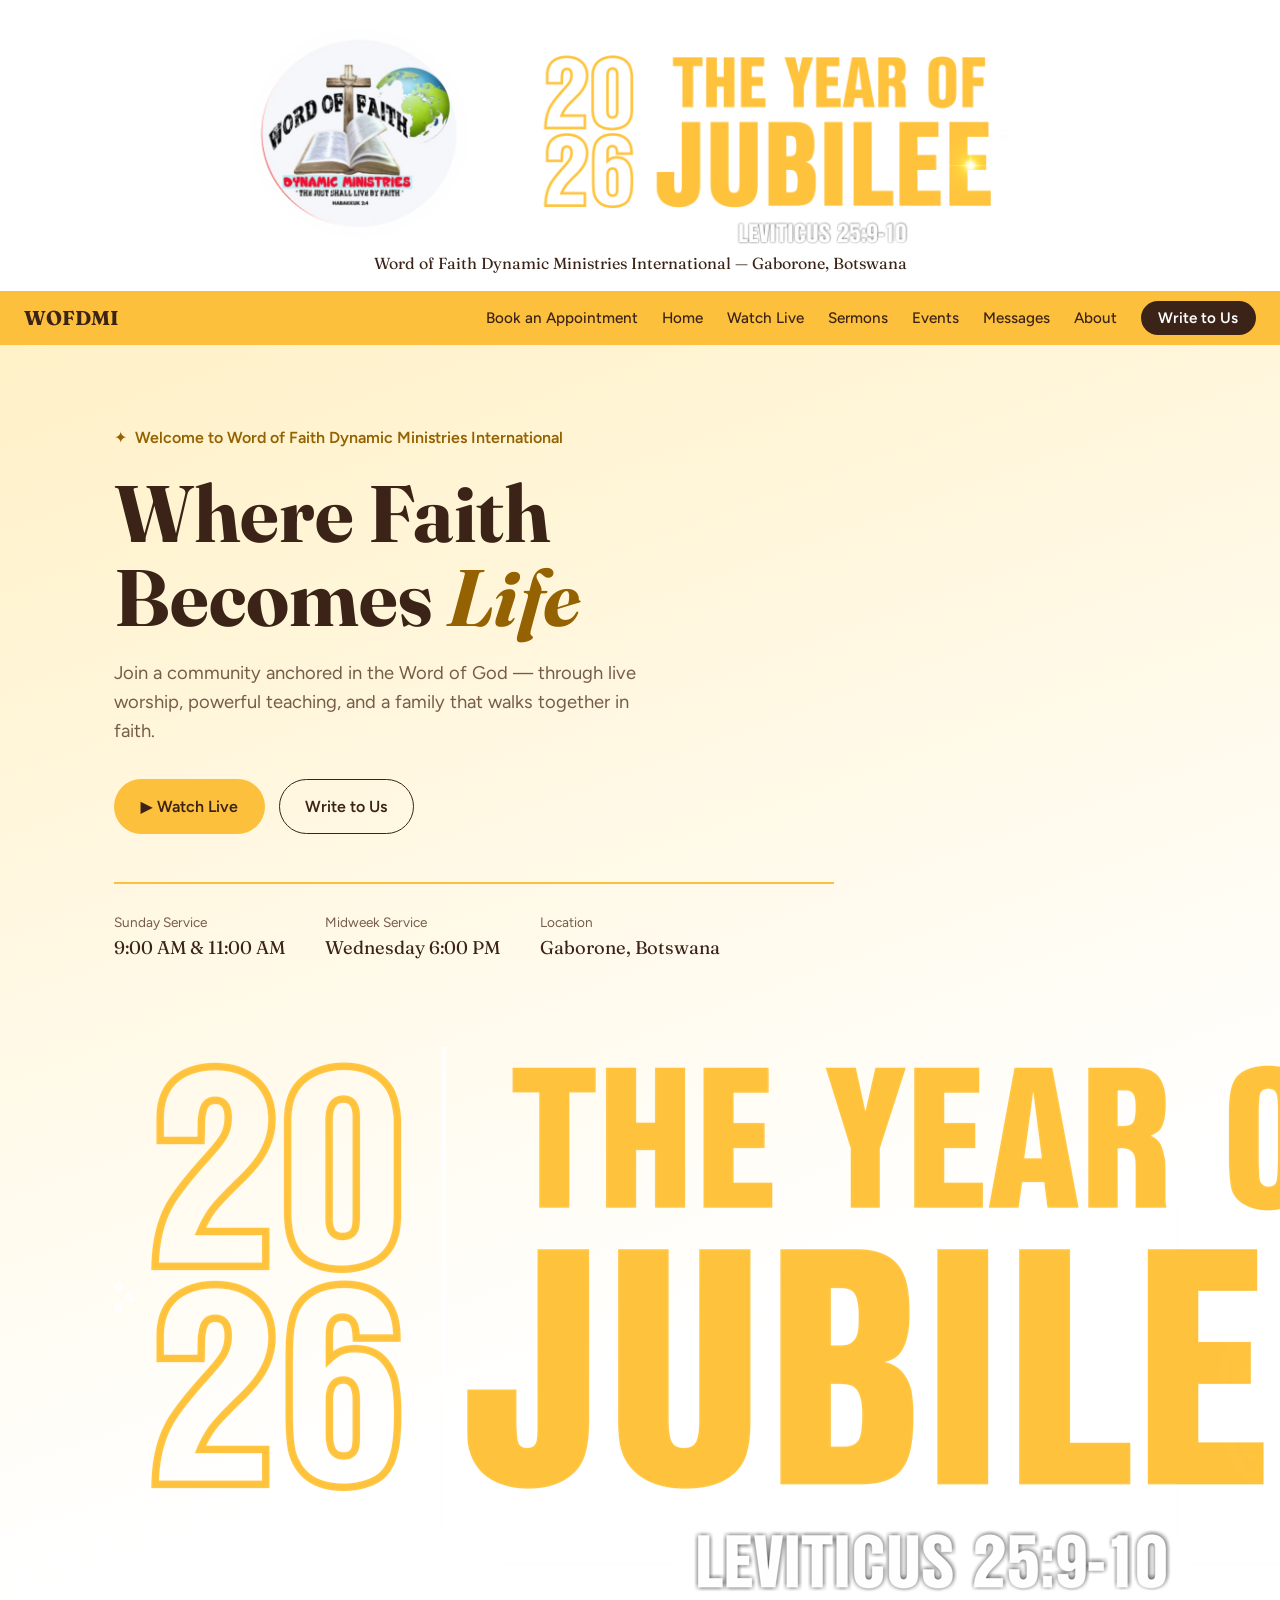
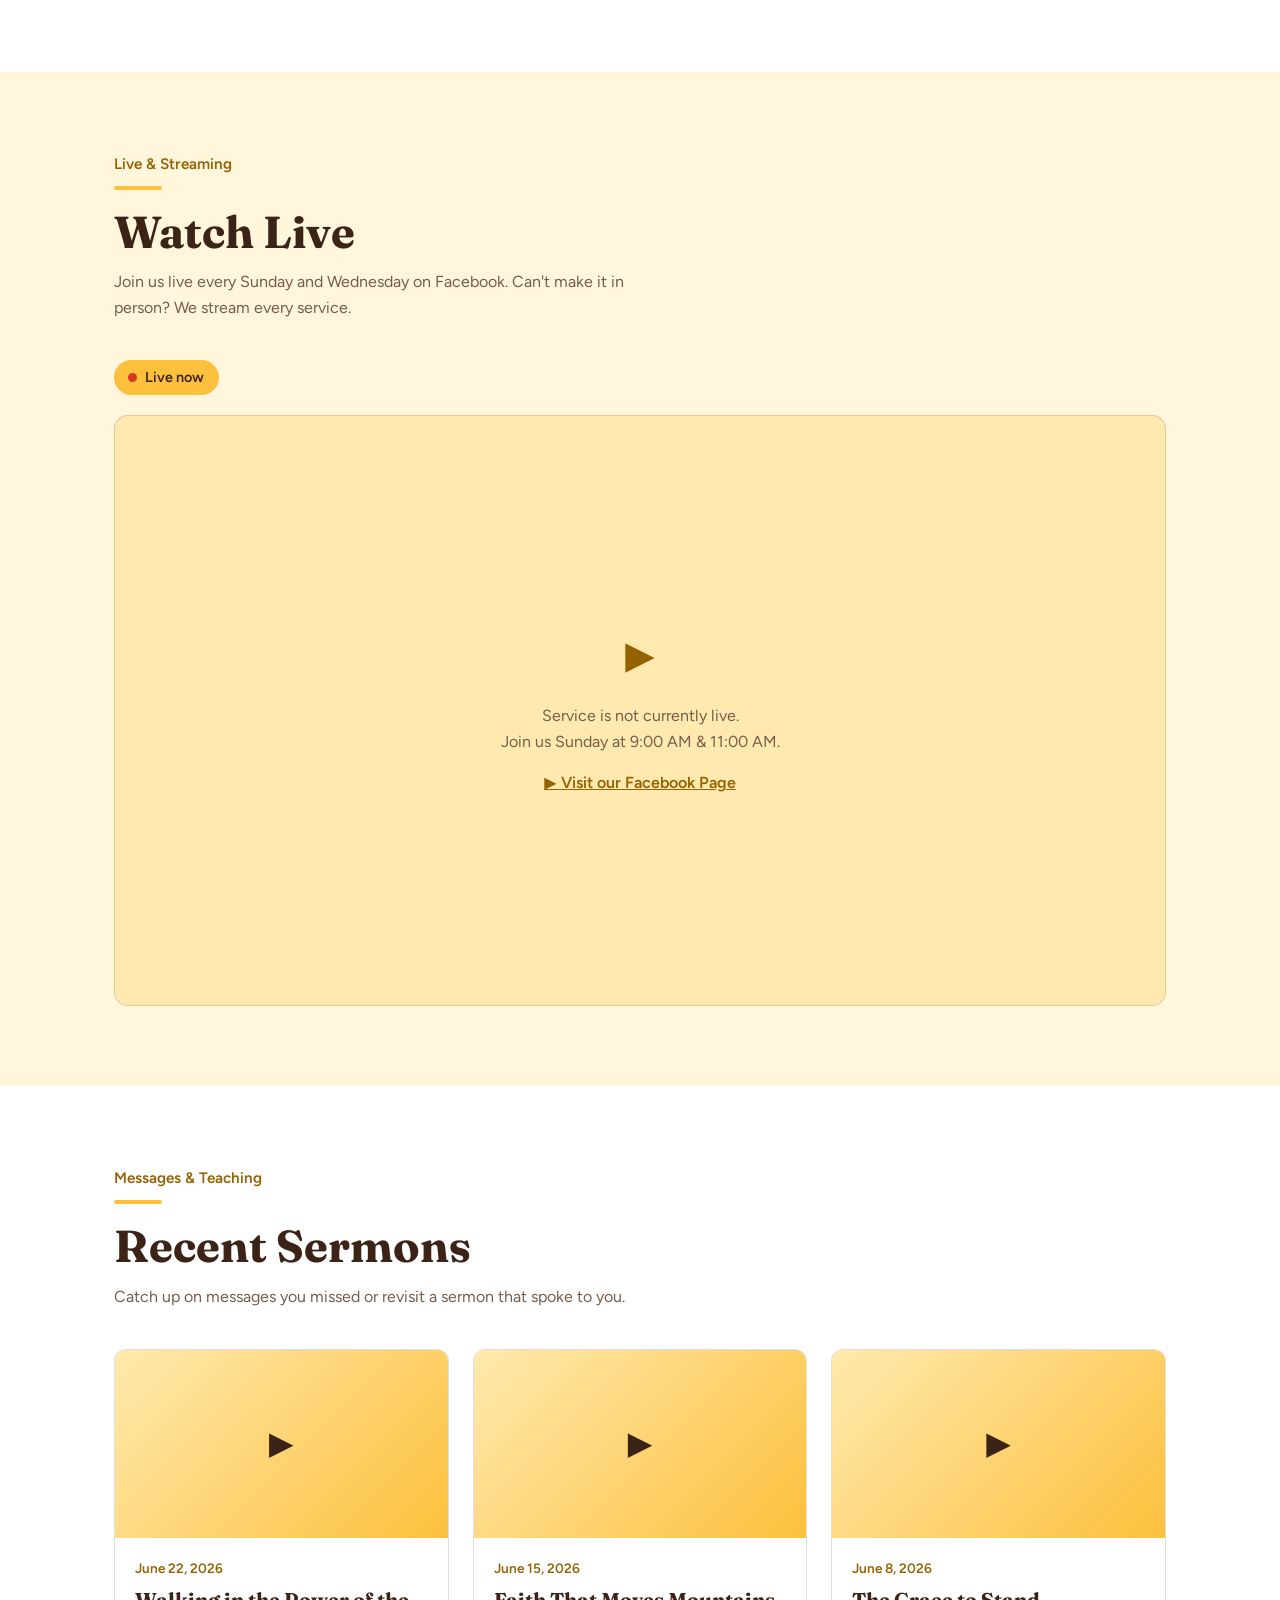
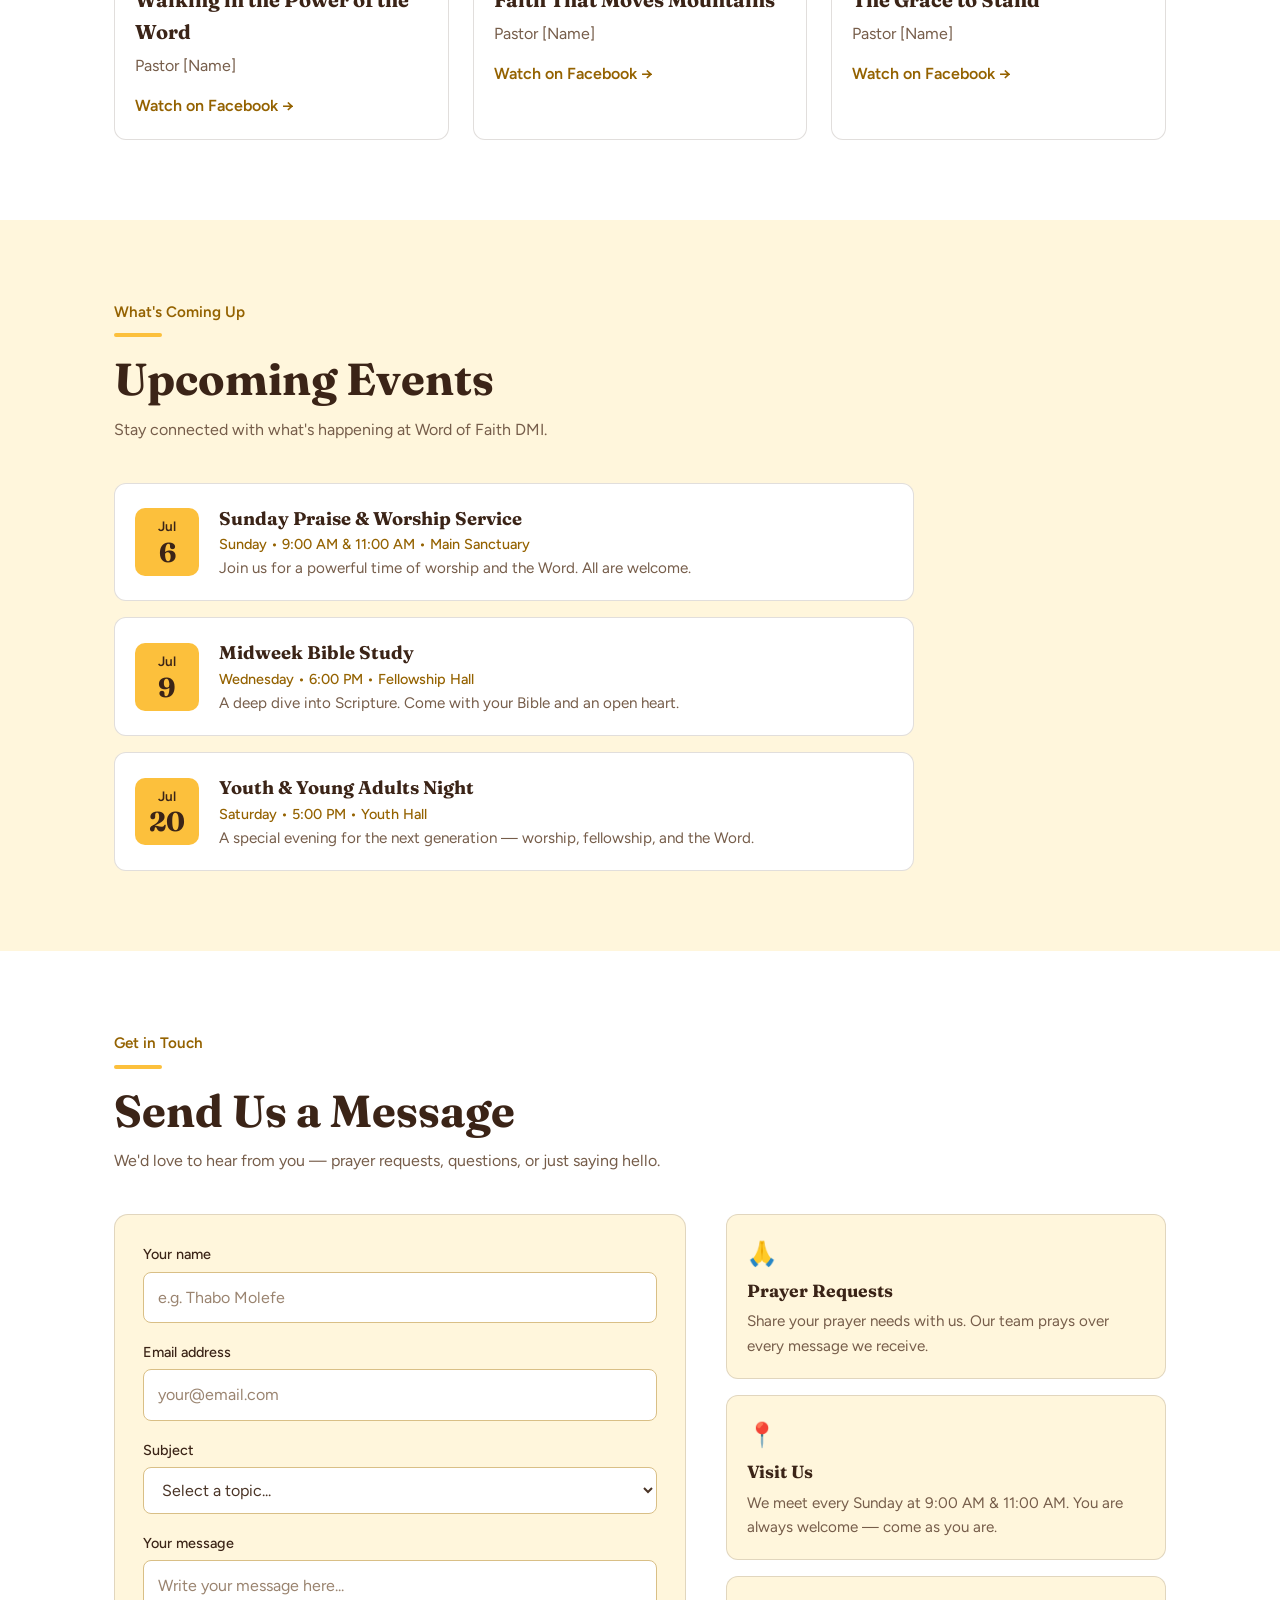
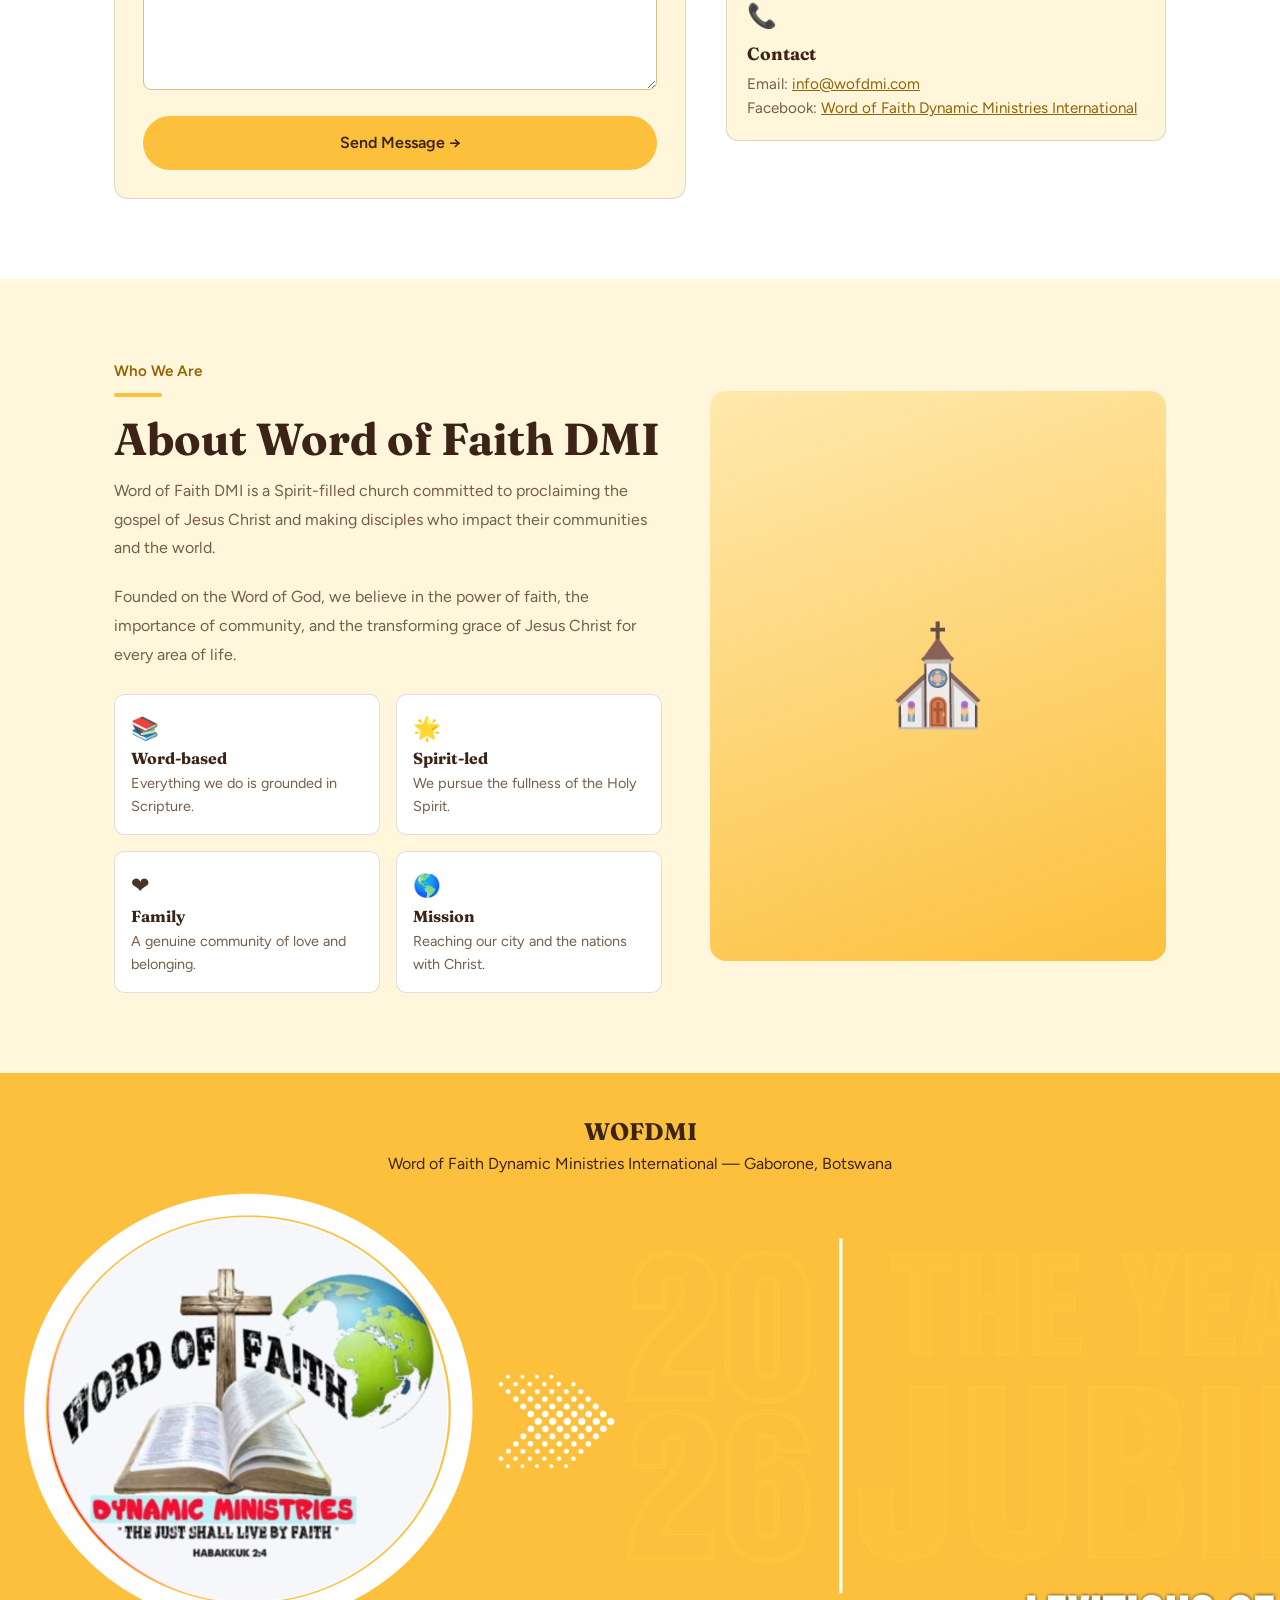
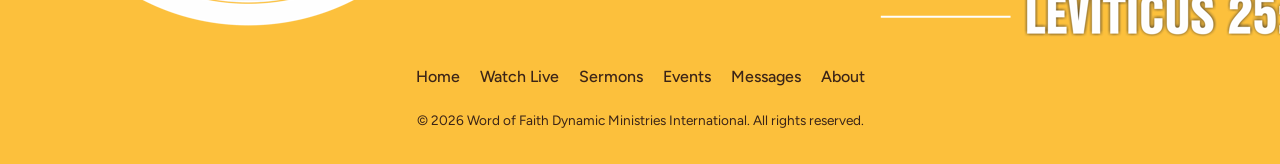
==== index.html @ 86b25e7b "Changed appointment link" ====
<!DOCTYPE html>
<html lang="en">
<head>
  <meta charset="UTF-8">
  <meta name="viewport" content="width=device-width, initial-scale=1.0">
  <meta name="description" content="Word of Faith Dynamic Ministries International — Join us for live worship, powerful sermons, and a community built on faith.">
  <title>Word of Faith Dynamic Ministries International | wofdmi.com</title>
  <link rel="stylesheet" href="css/style.css">
  <link rel="icon" href="images/logo.png">
</head>
<body>
<header class="site-header">
  <img class="header-banner" src="images/banner.png" alt="Word of Faith Dynamic Ministries International, 2026 the Year of Jubilee">
  <p class="header-tagline">Word of Faith Dynamic Ministries International &mdash; Gaborone, Botswana </p>
</header>
  <!-- ── NAVIGATION ── -->
  <nav>
    <span class="nav-logo">WOFDMI</span>
    <ul class="nav-links" id="nav-links">
      <li><a href="booking.html">Book an Appointment</a></li>
      <li><a href="#home">Home</a></li>
      <li><a href="#live">Watch Live</a></li>
      <li><a href="#sermons">Sermons</a></li>
      <li><a href="#events">Events</a></li>
      <li><a href="#messages">Messages</a></li>
      <li><a href="#about">About</a></li>
      <li><a href="#messages" class="nav-cta">Write to Us</a></li>
    </ul>
    <button class="nav-toggle" id="nav-toggle" aria-label="Open menu">
      <span></span><span></span><span></span>
    </button>
  </nav>

  <!-- ── HERO ── -->
  <section id="home">
    <div class="container">
      <div class="hero-content">
        <div class="hero-eyebrow">
          <span>&#10022;</span> Welcome to Word of Faith Dynamic Ministries International
        </div>
        <h1 class="hero-title">
          Where Faith<br>Becomes <span>Life</span>
        </h1>
        <p class="hero-text">
          Join a community anchored in the Word of God — through live worship, powerful teaching, and a family that walks together in faith.
        </p>
        <div class="hero-buttons">
          <a href="#live" class="btn btn-primary">&#9654; Watch Live</a>
          <a href="#messages" class="btn btn-outline">Write to Us</a>
        </div>
        <div class="hero-service-info">
          <div class="service-item">
            <div class="label">Sunday Service</div>
            <div class="value">9:00 AM &amp; 11:00 AM</div>
          </div>
          <div class="service-item">
            <div class="label">Midweek Service</div>
            <div class="value">Wednesday 6:00 PM</div>
          </div>
          <div class="service-item">
            <div class="label">Location</div>
            <div class="value">Gaborone, Botswana</div>
          </div>
        </div>
      </div>
      <img class="hero-jubilee" src="images/jubilee.png" alt="2026 the Year of Jubilee. Leviticus 25:9-10">
    </div>
  </section>

  <!-- ── WATCH LIVE ── -->
  <section id="live">
    <div class="container">
      <div class="section-label">Live &amp; Streaming</div>
      <div class="gold-line"></div>
      <h2 class="section-title">Watch Live</h2>
      <p class="section-subtitle">
        Join us live every Sunday and Wednesday on Facebook. Can't make it in person? We stream every service.
      </p>

      <!-- LIVE BADGE — remove when not live -->
      <div class="live-badge">
        <span class="live-dot"></span> Live now
      </div>

      <div class="fb-embed-wrapper">
        <!--
          HOW TO ADD YOUR FACEBOOK LIVE STREAM:
          1. Go to your church Facebook Page
          2. Click on a Live video
          3. Click "Share" → "Embed"
          4. Copy the iframe code and paste it here, replacing the fb-placeholder div below.

          Example embed code looks like:
          <iframe src="https://www.facebook.com/plugins/video.php?href=YOUR_VIDEO_URL&show_text=false"
            width="100%" height="100%" style="border:none;overflow:hidden"
            allowfullscreen allow="autoplay; clipboard-write; encrypted-media; picture-in-picture">
          </iframe>
        -->
        <div class="fb-placeholder">
          <div class="icon">&#9654;</div>
          <p>Service is not currently live.<br>Join us Sunday at 9:00 AM &amp; 11:00 AM.</p>
          <a href="https://www.facebook.com/YOUR_PAGE_NAME" target="_blank" rel="noopener">
            &#9654; Visit our Facebook Page
          </a>
        </div>
      </div>
    </div>
  </section>

  <!-- ── SERMONS ── -->
  <section id="sermons">
    <div class="container">
      <div class="section-label">Messages &amp; Teaching</div>
      <div class="gold-line"></div>
      <h2 class="section-title">Recent Sermons</h2>
      <p class="section-subtitle">
        Catch up on messages you missed or revisit a sermon that spoke to you.
      </p>

      <div class="sermons-grid">

        <!-- SERMON CARD TEMPLATE
             Duplicate this block for each sermon.
             Replace the href with your Facebook video link. -->

        <div class="sermon-card">
          <div class="sermon-thumb">&#9654;</div>
          <div class="sermon-body">
            <div class="sermon-date">June 22, 2026</div>
            <h3 class="sermon-title">Walking in the Power of the Word</h3>
            <p class="sermon-speaker">Pastor [Name]</p>
            <a href="https://www.facebook.com/YOUR_PAGE_NAME/videos/YOUR_VIDEO_ID" target="_blank" class="sermon-link">
              Watch on Facebook &#8594;
            </a>
          </div>
        </div>

        <div class="sermon-card">
          <div class="sermon-thumb">&#9654;</div>
          <div class="sermon-body">
            <div class="sermon-date">June 15, 2026</div>
            <h3 class="sermon-title">Faith That Moves Mountains</h3>
            <p class="sermon-speaker">Pastor [Name]</p>
            <a href="https://www.facebook.com/YOUR_PAGE_NAME/videos/YOUR_VIDEO_ID" target="_blank" class="sermon-link">
              Watch on Facebook &#8594;
            </a>
          </div>
        </div>

        <div class="sermon-card">
          <div class="sermon-thumb">&#9654;</div>
          <div class="sermon-body">
            <div class="sermon-date">June 8, 2026</div>
            <h3 class="sermon-title">The Grace to Stand</h3>
            <p class="sermon-speaker">Pastor [Name]</p>
            <a href="https://www.facebook.com/YOUR_PAGE_NAME/videos/YOUR_VIDEO_ID" target="_blank" class="sermon-link">
              Watch on Facebook &#8594;
            </a>
          </div>
        </div>

      </div>
    </div>
  </section>

  <!-- ── EVENTS ── -->
  <section id="events">
    <div class="container">
      <div class="section-label">What's Coming Up</div>
      <div class="gold-line"></div>
      <h2 class="section-title">Upcoming Events</h2>
      <p class="section-subtitle">
        Stay connected with what's happening at Word of Faith DMI.
      </p>

      <div class="events-list">

        <!-- EVENT CARD TEMPLATE
             Duplicate this block for each event. Update month, day, title, time, and description. -->

        <div class="event-card">
          <div class="event-date-block">
            <div class="month">Jul</div>
            <div class="day">6</div>
          </div>
          <div class="event-info">
            <h3 class="event-title">Sunday Praise &amp; Worship Service</h3>
            <p class="event-meta">Sunday &bull; 9:00 AM &amp; 11:00 AM &bull; Main Sanctuary</p>
            <p class="event-desc">Join us for a powerful time of worship and the Word. All are welcome.</p>
          </div>
        </div>

        <div class="event-card">
          <div class="event-date-block">
            <div class="month">Jul</div>
            <div class="day">9</div>
          </div>
          <div class="event-info">
            <h3 class="event-title">Midweek Bible Study</h3>
            <p class="event-meta">Wednesday &bull; 6:00 PM &bull; Fellowship Hall</p>
            <p class="event-desc">A deep dive into Scripture. Come with your Bible and an open heart.</p>
          </div>
        </div>

        <div class="event-card">
          <div class="event-date-block">
            <div class="month">Jul</div>
            <div class="day">20</div>
          </div>
          <div class="event-info">
            <h3 class="event-title">Youth &amp; Young Adults Night</h3>
            <p class="event-meta">Saturday &bull; 5:00 PM &bull; Youth Hall</p>
            <p class="event-desc">A special evening for the next generation — worship, fellowship, and the Word.</p>
          </div>
        </div>

      </div>
    </div>
  </section>

  <!-- ── MESSAGES ── -->
  <section id="messages">
    <div class="container">
      <div class="section-label">Get in Touch</div>
      <div class="gold-line"></div>
      <h2 class="section-title">Send Us a Message</h2>
      <p class="section-subtitle">
        We'd love to hear from you — prayer requests, questions, or just saying hello.
      </p>

      <div class="messages-layout">

        <!--
          FORM SETUP WITH FORMSPREE (free, no backend needed):
          1. Go to formspree.io and create a free account
          2. Create a new form — you'll get a form endpoint URL
          3. Replace "YOUR_FORMSPREE_ID" in the action below with your actual ID
             e.g. action="https://formspree.io/f/abcdefgh"
          4. All messages will be emailed directly to you.
        -->
        <form class="messages-form" action="https://formspree.io/f/YOUR_FORMSPREE_ID" method="POST">
          <div class="form-group">
            <label for="name">Your name</label>
            <input type="text" id="name" name="name" placeholder="e.g. Thabo Molefe" required>
          </div>
          <div class="form-group">
            <label for="email">Email address</label>
            <input type="email" id="email" name="email" placeholder="your@email.com" required>
          </div>
          <div class="form-group">
            <label for="subject">Subject</label>
            <select id="subject" name="subject">
              <option value="">Select a topic...</option>
              <option value="prayer">Prayer Request</option>
              <option value="general">General Enquiry</option>
              <option value="visit">Planning a Visit</option>
              <option value="counselling">Counselling</option>
              <option value="other">Other</option>
            </select>
          </div>
          <div class="form-group">
            <label for="message">Your message</label>
            <textarea id="message" name="message" placeholder="Write your message here..." required></textarea>
          </div>
          <button type="submit" class="btn btn-primary" style="width:100%; justify-content:center;">
            Send Message &#8594;
          </button>
        </form>

        <div class="messages-info">
          <div class="info-card">
            <div class="icon">&#128591;</div>
            <h3>Prayer Requests</h3>
            <p>Share your prayer needs with us. Our team prays over every message we receive.</p>
          </div>
          <div class="info-card">
            <div class="icon">&#128205;</div>
            <h3>Visit Us</h3>
            <p>We meet every Sunday at 9:00 AM &amp; 11:00 AM. You are always welcome — come as you are.</p>
          </div>
          <div class="info-card">
            <div class="icon">&#128222;</div>
            <h3>Contact</h3>
            <p>
              Email: <a href="mailto:info@wofdmi.com" style="color:var(--gold)">info@wofdmi.com</a><br>
              Facebook: <a href="https://www.facebook.com/Word Of Faith Dynamic Ministries International" target="_blank" style="color:var(--gold)">Word of Faith Dynamic Ministries International</a>
            </p>
          </div>
        </div>

      </div>
    </div>
  </section>

  <!-- ── ABOUT ── -->
  <section id="about">
    <div class="container">
      <div class="about-grid">
        <div>
          <div class="section-label">Who We Are</div>
          <div class="gold-line"></div>
          <h2 class="section-title">About Word of Faith DMI</h2>
          <p style="color:var(--text-muted); margin-bottom:1.25rem; line-height:1.8;">
            Word of Faith DMI is a Spirit-filled church committed to proclaiming the gospel of Jesus Christ and making disciples who impact their communities and the world.
          </p>
          <p style="color:var(--text-muted); margin-bottom:1.5rem; line-height:1.8;">
            Founded on the Word of God, we believe in the power of faith, the importance of community, and the transforming grace of Jesus Christ for every area of life.
          </p>

          <div class="about-values">
            <div class="value-card">
              <div class="icon">&#128218;</div>
              <h4>Word-based</h4>
              <p>Everything we do is grounded in Scripture.</p>
            </div>
            <div class="value-card">
              <div class="icon">&#127775;</div>
              <h4>Spirit-led</h4>
              <p>We pursue the fullness of the Holy Spirit.</p>
            </div>
            <div class="value-card">
              <div class="icon">&#10084;</div>
              <h4>Family</h4>
              <p>A genuine community of love and belonging.</p>
            </div>
            <div class="value-card">
              <div class="icon">&#127758;</div>
              <h4>Mission</h4>
              <p>Reaching our city and the nations with Christ.</p>
            </div>
          </div>
        </div>

        <div class="about-image-block">&#9962;</div>
      </div>
    </div>
  </section>

  <!-- ── FOOTER ── -->
  <footer>
    <div class="footer-logo">WOFDMI</div>
    <p class="footer-tagline">Word of Faith Dynamic Ministries International &mdash; Gaborone, Botswana</p>
    <img class="footer-banner" src="images/banner.png" alt="Word Of Faith Dynamic Ministries International, 2026 the Year of Jubilee">
    <ul class="footer-links">
      <li><a href="#home">Home</a></li>
      <li><a href="#live">Watch Live</a></li>
      <li><a href="#sermons">Sermons</a></li>
      <li><a href="#events">Events</a></li>
      <li><a href="#messages">Messages</a></li>
      <li><a href="#about">About</a></li>
    </ul>
    <p class="footer-copy">&copy; 2026 Word of Faith Dynamic Ministries International. All rights reserved.</p>
  </footer>

  <!-- ── JS ── -->
  <script>
    const toggle = document.getElementById('nav-toggle');
    const links = document.getElementById('nav-links');
    toggle.addEventListener('click', () => links.classList.toggle('open'));
    links.querySelectorAll('a').forEach(a => a.addEventListener('click', () => links.classList.remove('open')));
  </script>

</body>
</html>
---- css/style.css ----
@import url('https://fonts.googleapis.com/css2?family=Fraunces:opsz,wght@9..144,500;9..144,700&family=Figtree:wght@400;500;600&display=swap');

:root {
  --white: #ffffff;
  --gold-bg: #fcc03c;   /* banner gold: backgrounds, buttons */
  --gold: #946200;      /* darker gold for readable text and links */
  --tint: #fff6dc;      /* light gold section background */
  --tint2: #ffe9ae;
  --ink: #3b2417;       /* dark brown for headings and text on gold */
  --text: #4a3426;
  --text-muted: #765d4a;
  --bark: #d9bf86;
  --line: rgba(59, 36, 23, .15);
}
* { box-sizing: border-box; margin: 0; padding: 0; }
html { scroll-behavior: smooth; scroll-padding-top: 4rem; }
body { font-family: 'Figtree', system-ui, sans-serif; background: var(--white); color: var(--text); line-height: 1.6; }
h1, h2, h3, h4 { font-family: 'Fraunces', Georgia, serif; color: var(--ink); }
a { color: inherit; }
:focus-visible { outline: 2px solid var(--ink); outline-offset: 3px; }
.container { max-width: 1100px; margin: 0 auto; padding: 0 1.5rem; }
section { padding: 5rem 0; }
#live, #events, #about { background: var(--tint); }

/* Header banner */
.site-header { background: var(--white); text-align: center; padding: 1.25rem 1.5rem .9rem; }
.header-banner { display: block; width: 100%; max-width: 780px; height: auto; margin: 0 auto; }
.header-tagline { font-family: 'Fraunces', Georgia, serif; color: var(--ink); margin-top: .4rem; }

/* Navigation (sits under the header, sticks to the top while scrolling) */
nav { position: sticky; top: 0; z-index: 50; display: flex; justify-content: space-between; align-items: center; padding: .7rem 1.5rem; background: var(--gold-bg); }
.nav-logo { display: flex; align-items: center; gap: .6rem; font-family: 'Fraunces', Georgia, serif; font-weight: 700; font-size: 1.25rem; color: var(--ink); }
.nav-logo img { height: 34px; width: auto; }
.nav-links { list-style: none; display: flex; gap: 1.5rem; align-items: center; }
.nav-links a { text-decoration: none; color: var(--ink); font-weight: 500; font-size: .95rem; }
.nav-links a:hover { text-decoration: underline; text-underline-offset: 4px; }
.nav-links a.nav-cta { background: var(--ink); color: var(--white); padding: .5rem 1.1rem; border-radius: 999px; font-weight: 600; }
.nav-links a.nav-cta:hover { background: var(--white); color: var(--ink); text-decoration: none; }
.nav-toggle { display: none; flex-direction: column; gap: 5px; background: none; border: 0; cursor: pointer; padding: .4rem; }
.nav-toggle span { width: 24px; height: 2px; background: var(--ink); }

/* Hero */
#home { padding: 5rem 0; background: linear-gradient(160deg, #fff1c7 0%, var(--white) 70%); }
#home .container { display: grid; grid-template-columns: 1fr; }
.hero-content { max-width: 720px; }
.hero-eyebrow { display: flex; gap: .5rem; color: var(--gold); font-weight: 600; margin-bottom: 1.25rem; }
.hero-title { font-size: clamp(2.8rem, 7vw, 5rem); line-height: 1.05; margin-bottom: 1.25rem; }
.hero-title span { font-style: italic; color: var(--gold); }
.hero-text { font-size: 1.15rem; color: var(--text-muted); max-width: 540px; margin-bottom: 2rem; }
.hero-buttons { display: flex; gap: .9rem; flex-wrap: wrap; margin-bottom: 3rem; }
.hero-service-info { display: flex; gap: 2.5rem; flex-wrap: wrap; padding-top: 1.75rem; border-top: 2px solid var(--gold-bg); }
.service-item .label { font-size: .85rem; color: var(--text-muted); }
.service-item .value { font-family: 'Fraunces', Georgia, serif; font-size: 1.15rem; color: var(--ink); }

/* Buttons */
.btn { display: inline-flex; align-items: center; gap: .5rem; padding: .85rem 1.6rem; border-radius: 999px; font: inherit; font-weight: 600; text-decoration: none; border: 1.5px solid transparent; cursor: pointer; transition: background .2s, color .2s; }
.btn-primary { background: var(--gold-bg); color: var(--ink); }
.btn-primary:hover { background: var(--ink); color: var(--white); }
.btn-outline { border-color: var(--ink); color: var(--ink); background: transparent; }
.btn-outline:hover { background: var(--ink); color: var(--white); }
.btn:disabled { opacity: .6; cursor: wait; }

/* Section headings */
.section-label { color: var(--gold); font-size: .95rem; font-weight: 600; }
.gold-line { width: 48px; height: 4px; background: var(--gold-bg); border-radius: 2px; margin: .6rem 0 1rem; }
.section-title { font-size: clamp(2rem, 4vw, 2.8rem); line-height: 1.15; margin-bottom: .75rem; }
.section-subtitle { color: var(--text-muted); max-width: 560px; margin-bottom: 2.5rem; }

/* Live */
.live-badge { display: inline-flex; align-items: center; gap: .5rem; background: var(--gold-bg); color: var(--ink); padding: .35rem .9rem; border-radius: 999px; margin-bottom: 1.25rem; font-weight: 600; font-size: .9rem; }
.live-dot { width: 9px; height: 9px; border-radius: 50%; background: #d63a22; animation: pulse 1.8s infinite; }
@keyframes pulse { 50% { opacity: .35; } }
.fb-embed-wrapper { position: relative; aspect-ratio: 16 / 9; border-radius: 14px; overflow: hidden; background: var(--tint2); border: 1px solid var(--line); }
.fb-embed-wrapper iframe { width: 100%; height: 100%; border: 0; }
.fb-placeholder { position: absolute; inset: 0; display: flex; flex-direction: column; align-items: center; justify-content: center; text-align: center; gap: 1rem; padding: 1.5rem; color: var(--text-muted); }
.fb-placeholder .icon { font-size: 2.4rem; color: var(--gold); }
.fb-placeholder a { color: var(--gold); font-weight: 600; }

/* Sermons */
.sermons-grid { display: grid; grid-template-columns: repeat(auto-fill, minmax(270px, 1fr)); gap: 1.5rem; }
.sermon-card { background: var(--white); border: 1px solid var(--line); border-radius: 12px; overflow: hidden; transition: border-color .2s; }
.sermon-card:hover { border-color: var(--gold-bg); }
.sermon-thumb { aspect-ratio: 16 / 9; display: flex; align-items: center; justify-content: center; font-size: 2rem; color: var(--ink); background: linear-gradient(135deg, var(--tint2), var(--gold-bg)); }
.sermon-body { padding: 1.25rem; }
.sermon-date { font-size: .85rem; color: var(--gold); font-weight: 600; }
.sermon-title { font-size: 1.25rem; margin: .3rem 0; }
.sermon-speaker { color: var(--text-muted); margin-bottom: .9rem; }
.sermon-link { color: var(--gold); text-decoration: none; font-weight: 600; }
.sermon-link:hover { text-decoration: underline; }

/* Events */
.events-list { display: grid; gap: 1rem; max-width: 800px; }
.event-card { display: flex; gap: 1.25rem; align-items: center; background: var(--white); border: 1px solid var(--line); padding: 1.25rem; border-radius: 12px; }
.event-date-block { min-width: 64px; text-align: center; background: var(--gold-bg); color: var(--ink); border-radius: 10px; padding: .5rem; }
.event-date-block .month { font-size: .85rem; font-weight: 600; }
.event-date-block .day { font-family: 'Fraunces', Georgia, serif; font-size: 1.7rem; font-weight: 700; line-height: 1.1; }
.event-title { font-size: 1.15rem; }
.event-meta { color: var(--gold); font-size: .9rem; font-weight: 500; }
.event-desc { color: var(--text-muted); font-size: .95rem; }

/* Messages and forms */
.messages-layout { display: grid; grid-template-columns: 1.3fr 1fr; gap: 2.5rem; }
.messages-form { background: var(--tint); padding: 1.75rem; border-radius: 14px; border: 1px solid var(--line); }
.form-group { margin-bottom: 1.1rem; }
label { display: block; margin-bottom: .35rem; font-size: .9rem; font-weight: 500; color: var(--ink); }
input, select, textarea { width: 100%; padding: .75rem .9rem; background: var(--white); color: var(--text); border: 1px solid var(--bark); border-radius: 8px; font: inherit; }
input::placeholder, textarea::placeholder { color: #9a8470; }
textarea { min-height: 130px; resize: vertical; }
.messages-info { display: grid; gap: 1rem; align-content: start; }
.info-card { background: var(--tint); border: 1px solid var(--line); border-radius: 12px; padding: 1.25rem; }
.info-card .icon { font-size: 1.5rem; }
.info-card h3 { font-size: 1.1rem; margin: .25rem 0; }
.info-card p { color: var(--text-muted); font-size: .95rem; }

/* About */
.about-grid { display: grid; grid-template-columns: 1.2fr 1fr; gap: 3rem; align-items: center; }
.about-values { display: grid; grid-template-columns: 1fr 1fr; gap: 1rem; }
.value-card { background: var(--white); border: 1px solid var(--line); padding: 1rem; border-radius: 10px; }
.value-card .icon { font-size: 1.4rem; }
.value-card p { color: var(--text-muted); font-size: .9rem; }
.about-image-block { aspect-ratio: 4 / 5; border-radius: 16px; display: flex; align-items: center; justify-content: center; font-size: 6rem; color: var(--ink); background: linear-gradient(160deg, var(--tint2), var(--gold-bg)); }

/* Footer */
footer { background: var(--gold-bg); color: var(--ink); padding: 2.5rem 1.5rem 2rem; text-align: center; }
.footer-logo { font-family: 'Fraunces', Georgia, serif; font-size: 1.5rem; font-weight: 700; }
.footer-links { list-style: none; display: flex; justify-content: center; gap: 1.25rem; flex-wrap: wrap; margin: 1.25rem 0; }
.footer-links a { color: var(--ink); text-decoration: none; font-weight: 500; }
.footer-links a:hover { text-decoration: underline; }
.footer-copy { font-size: .85rem; }

@media (max-width: 820px) {
  .nav-toggle { display: flex; }
  .nav-links { display: none; position: absolute; top: 100%; left: 0; right: 0; flex-direction: column; align-items: flex-start; gap: 1rem; padding: 1.25rem 1.5rem; background: var(--gold-bg); border-top: 1px solid rgba(59, 36, 23, .2); }
  .nav-links.open { display: flex; }
  .messages-layout, .about-grid { grid-template-columns: 1fr; }
  .about-image-block { aspect-ratio: 16 / 9; }
  section { padding: 3.5rem 0; }
  #home { padding: 3rem 0; }
}
@media (prefers-reduced-motion: reduce) {
  html { scroll-behavior: auto; }
  .live-dot { animation: none; }
}
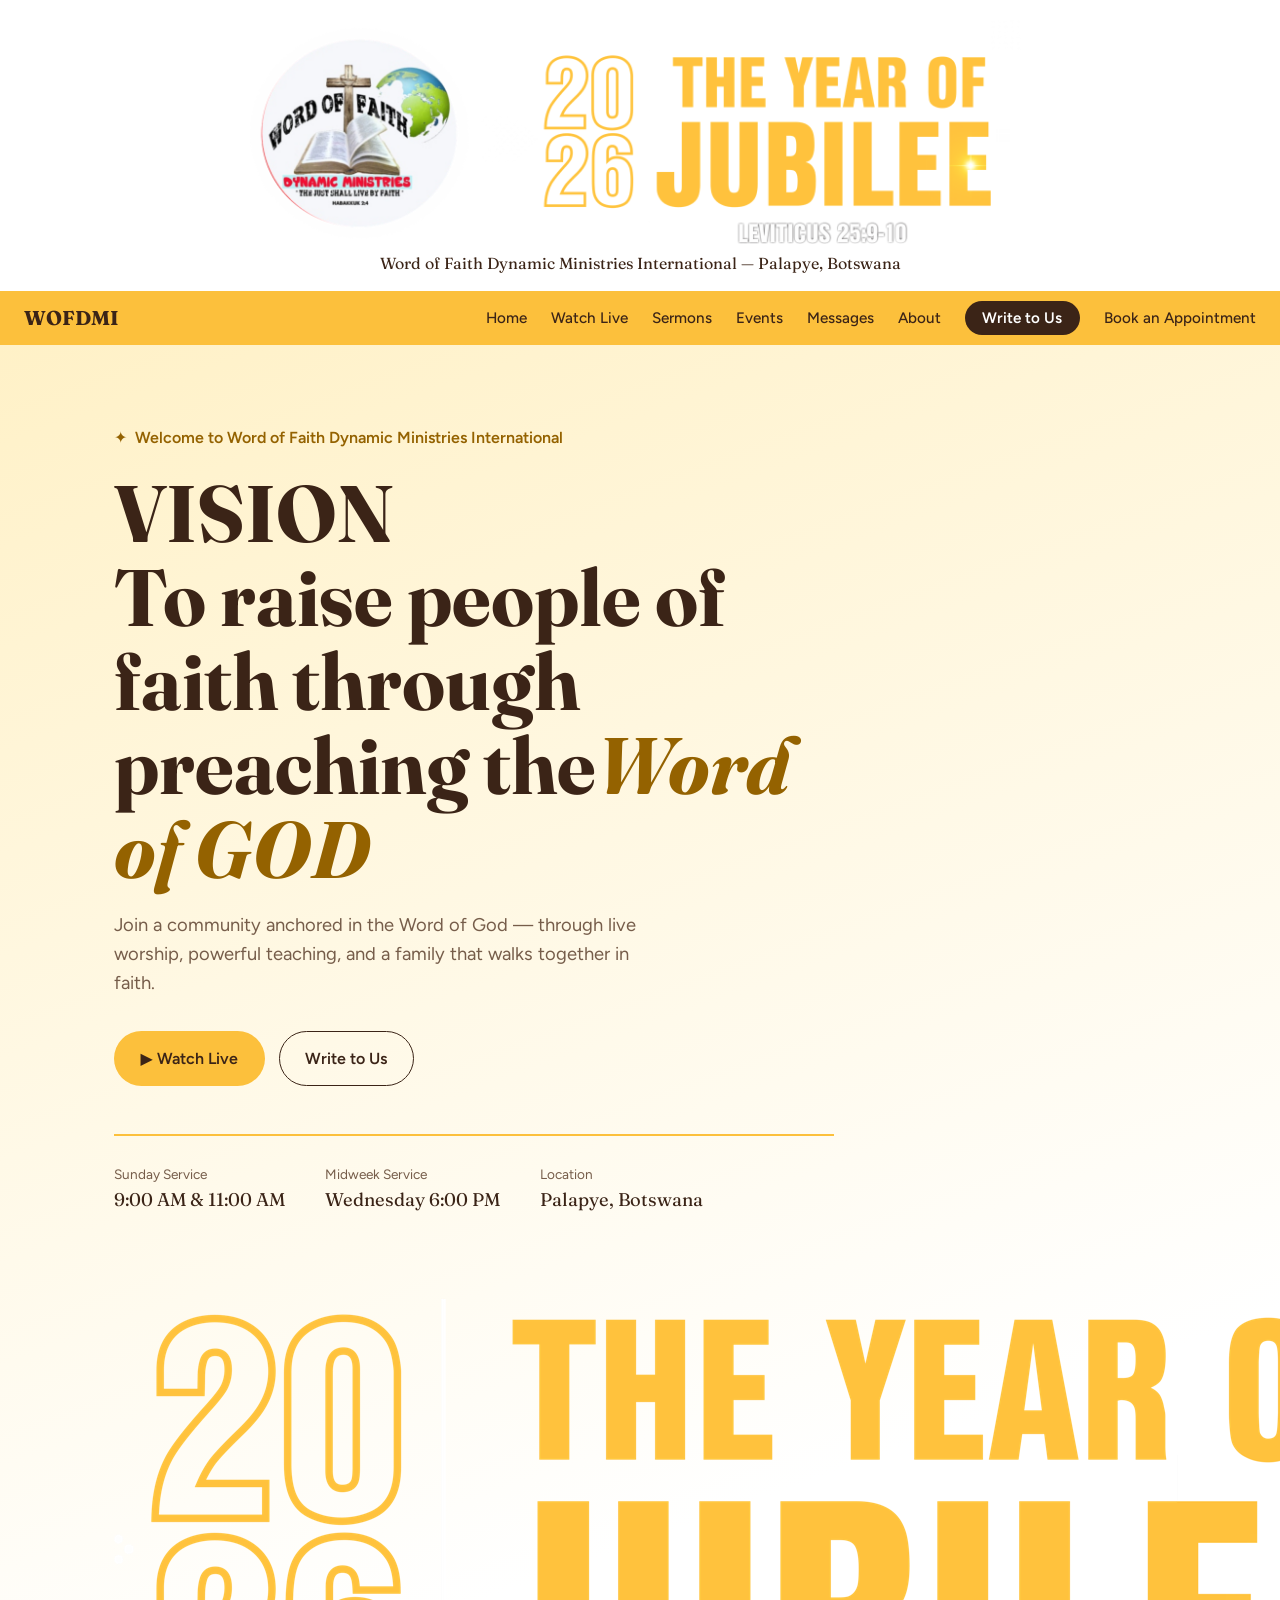
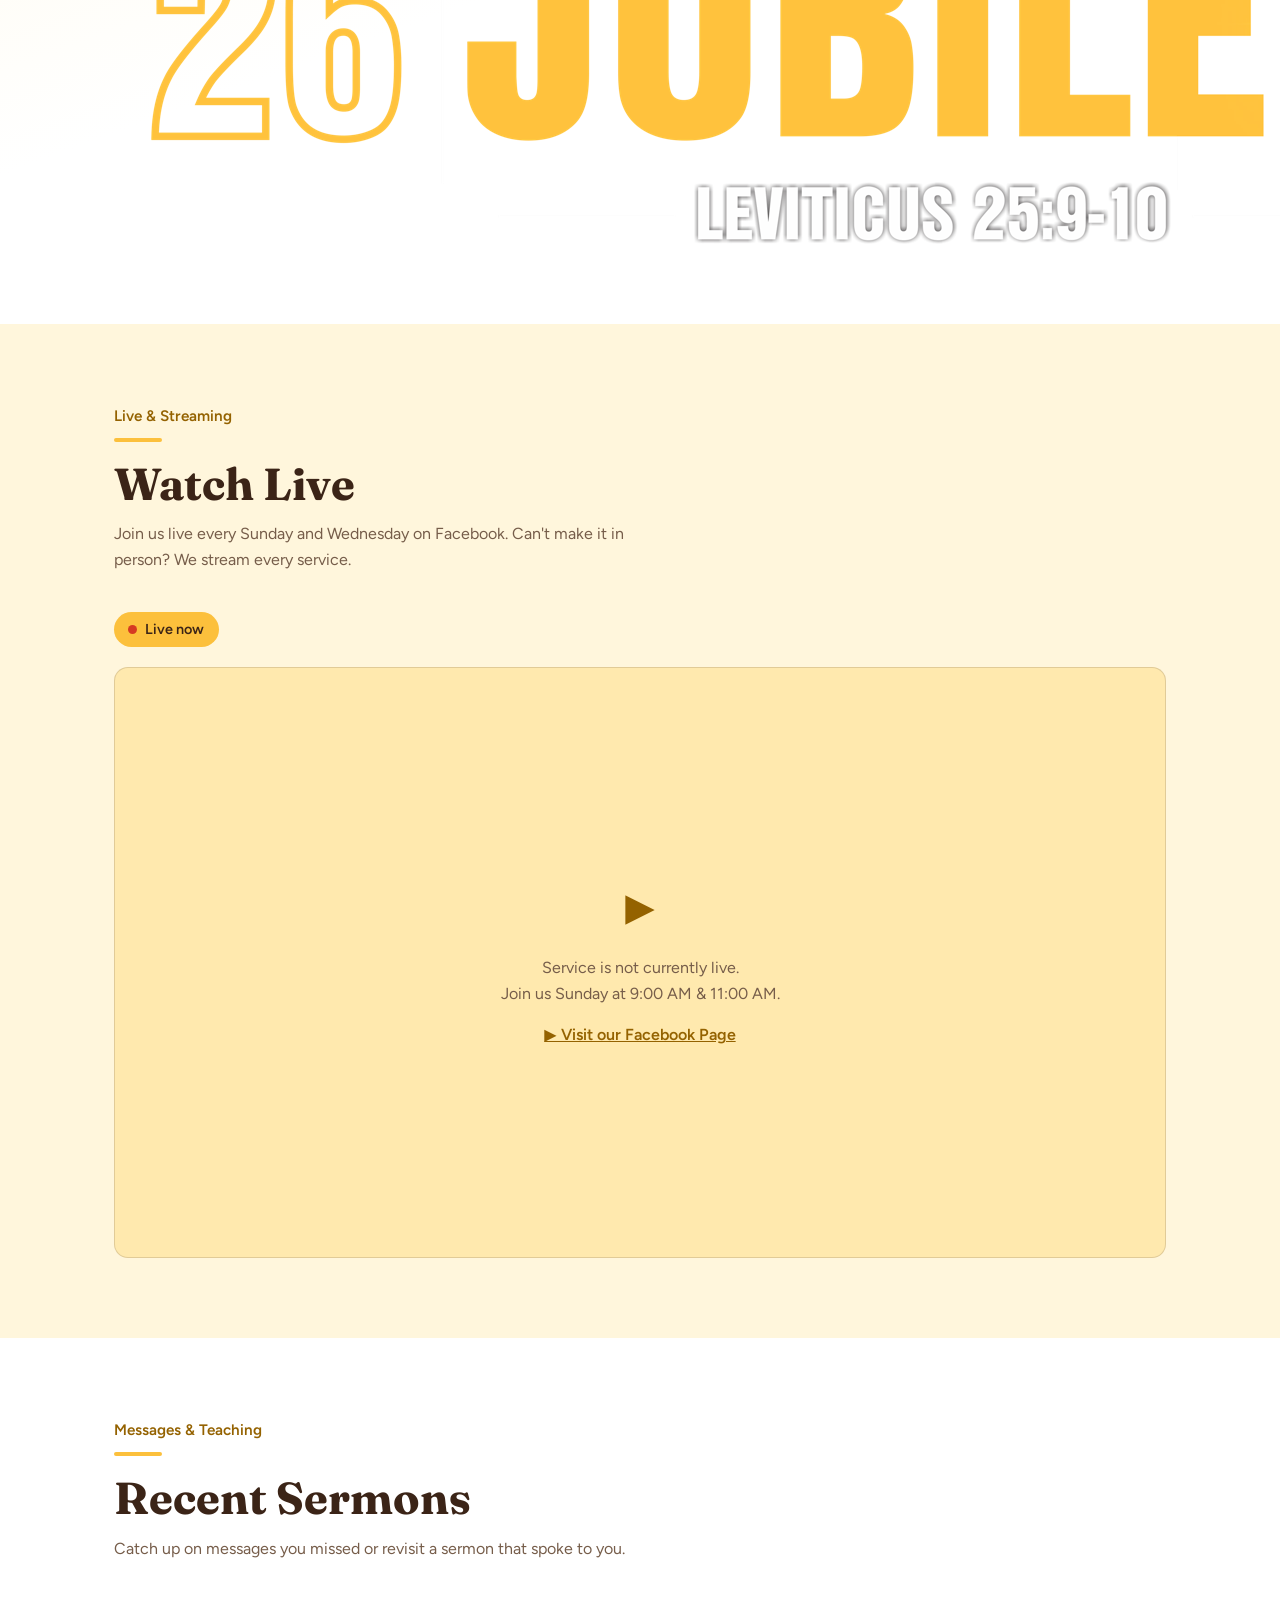
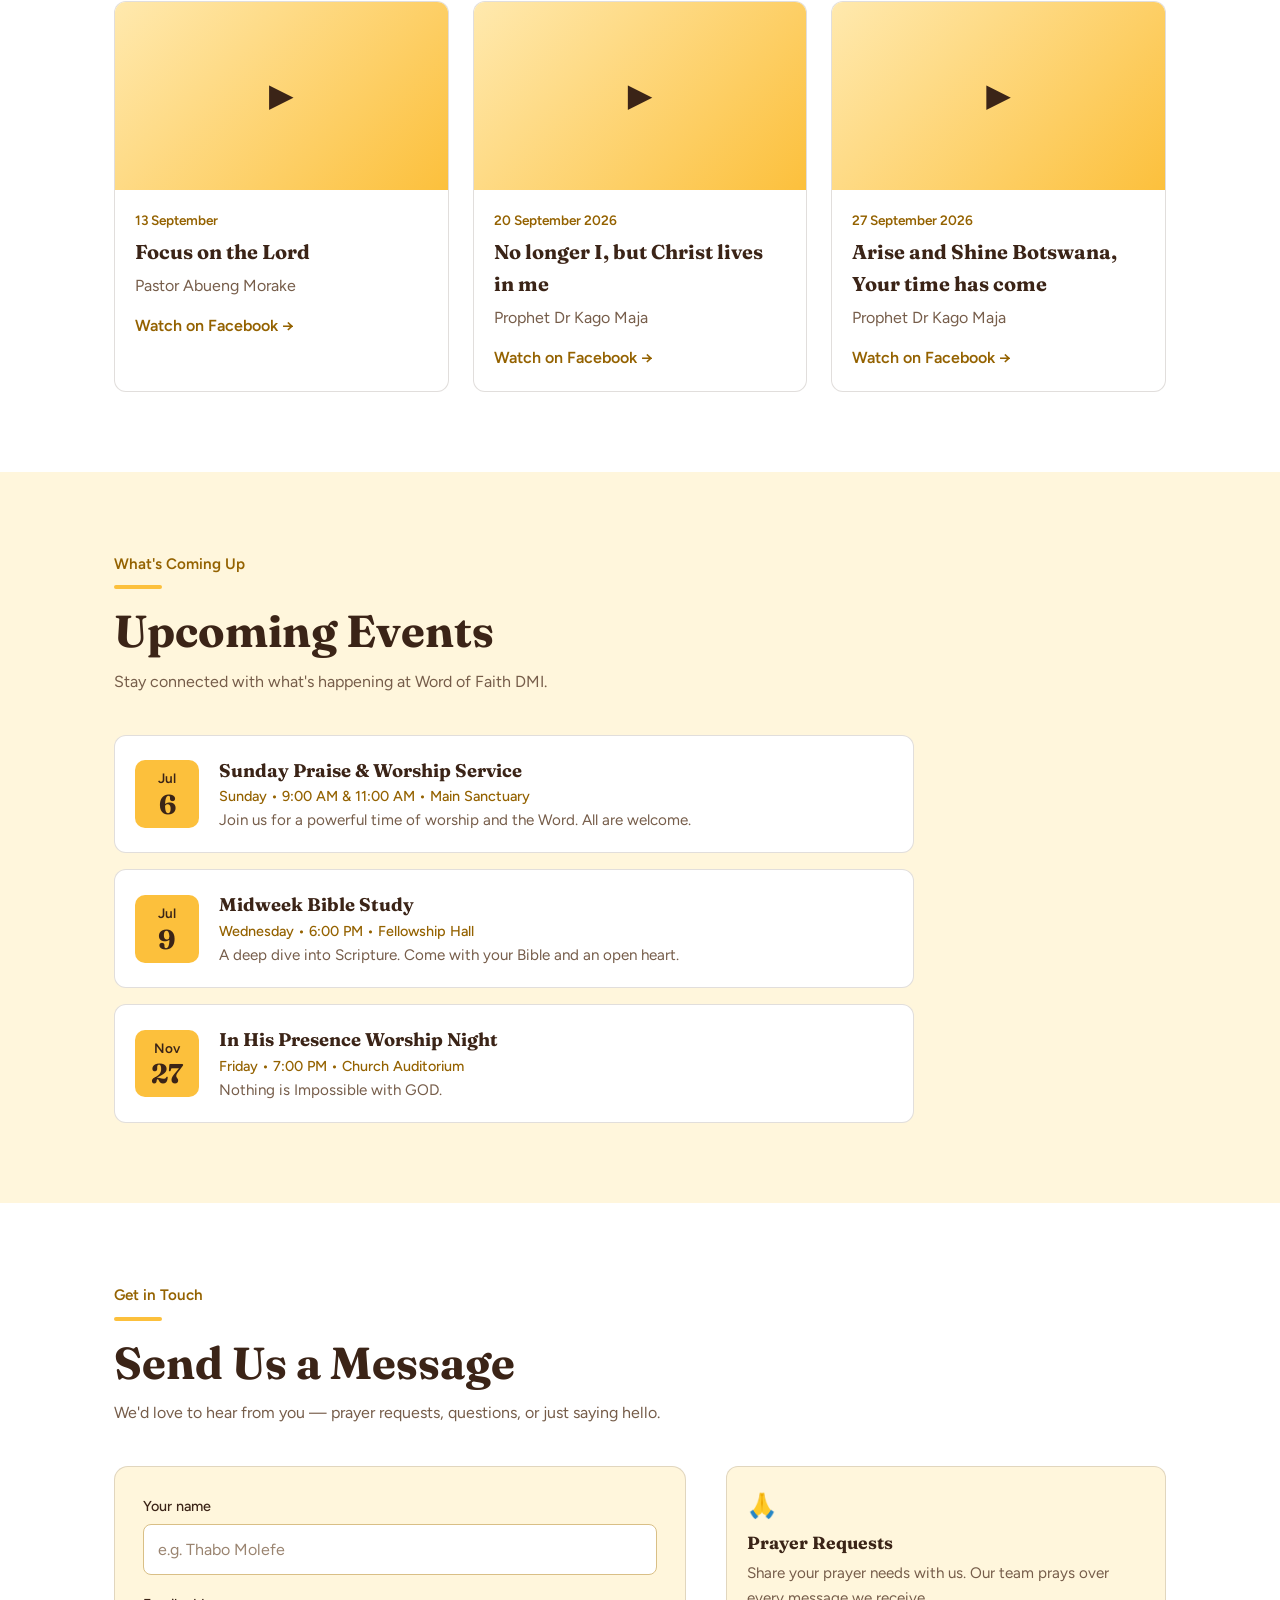
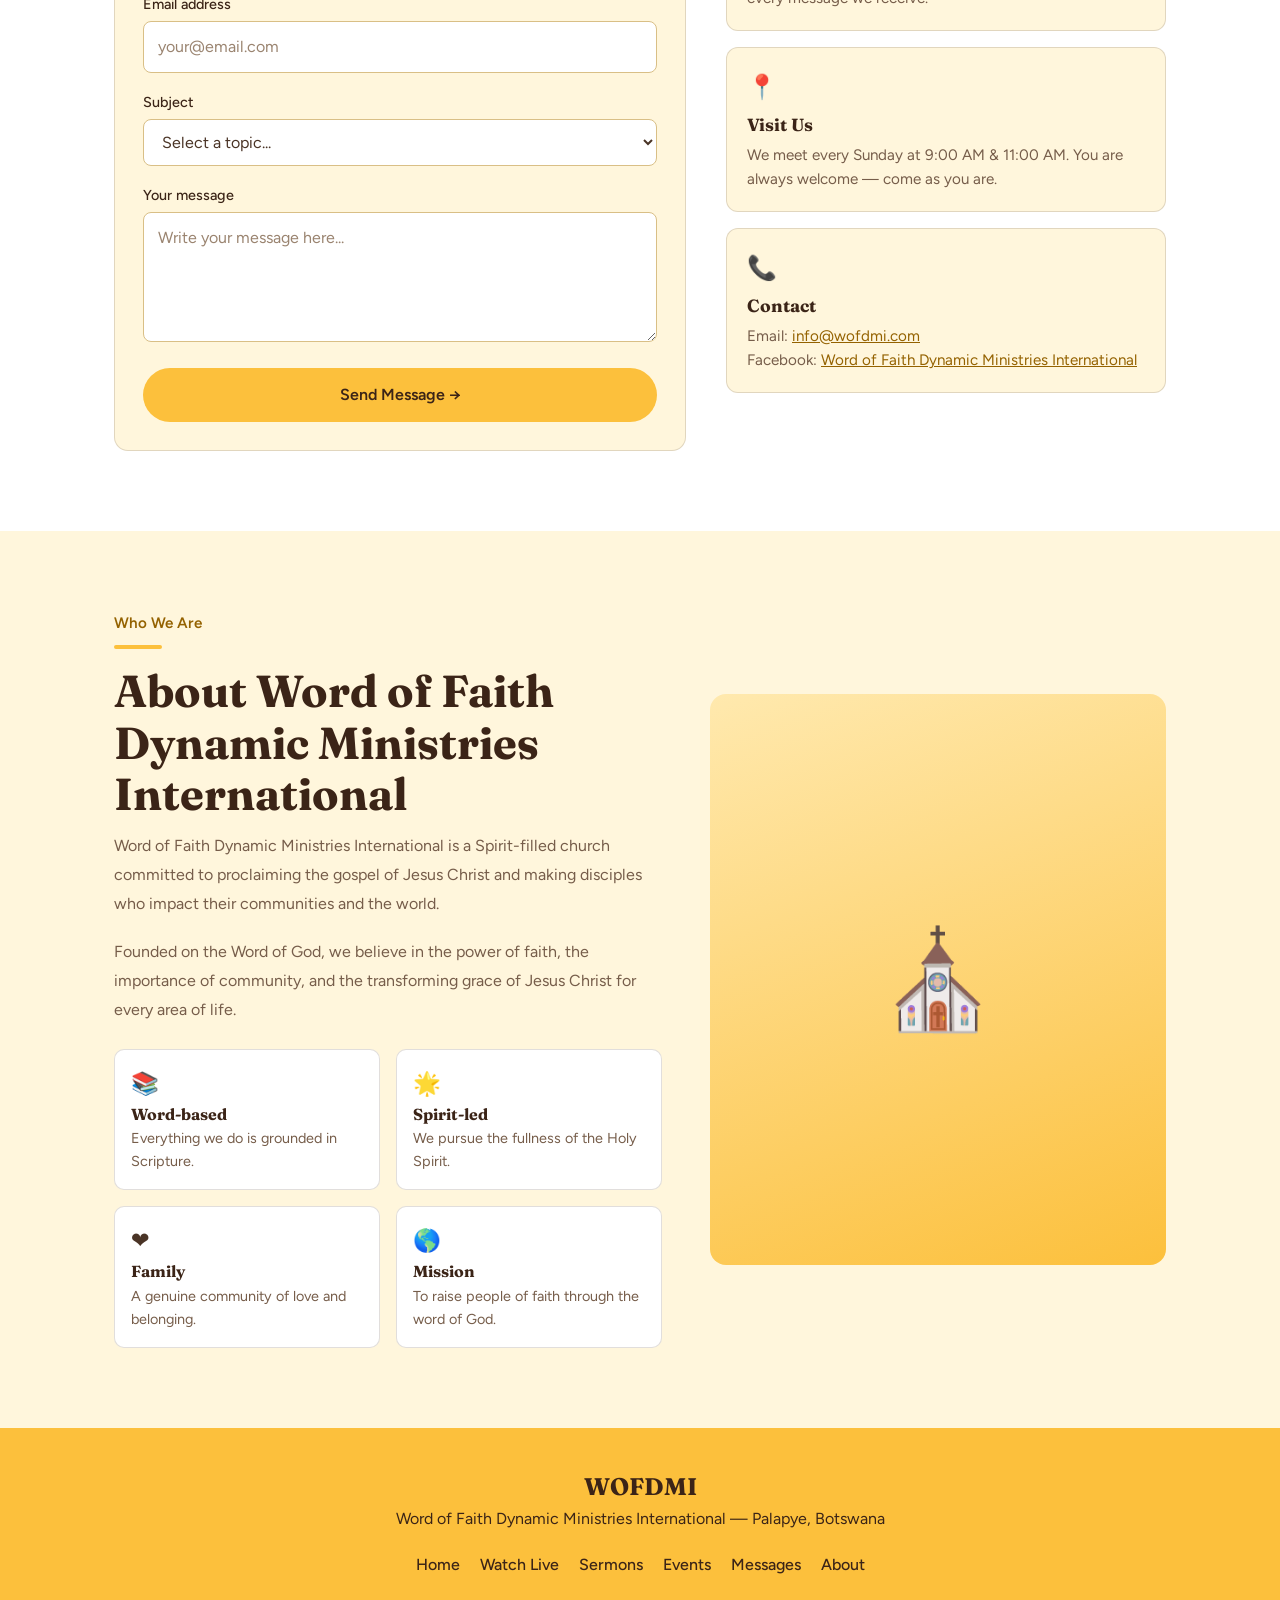
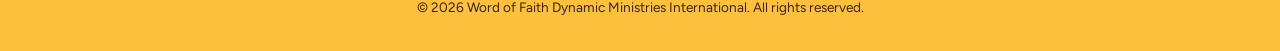
==== commit 9088405b: "New style.css" ====
--- a/index.html
+++ b/index.html
@@ -11,13 +11,12 @@
 <body>
 <header class="site-header">
   <img class="header-banner" src="images/banner.png" alt="Word of Faith Dynamic Ministries International, 2026 the Year of Jubilee">
-  <p class="header-tagline">Word of Faith Dynamic Ministries International &mdash; Gaborone, Botswana </p>
+  <p class="header-tagline">Word of Faith Dynamic Ministries International &mdash; Palapye, Botswana </p>
 </header>
   <!-- ── NAVIGATION ── -->
   <nav>
     <span class="nav-logo">WOFDMI</span>
     <ul class="nav-links" id="nav-links">
-      <li><a href="booking.html">Book an Appointment</a></li>
       <li><a href="#home">Home</a></li>
       <li><a href="#live">Watch Live</a></li>
       <li><a href="#sermons">Sermons</a></li>
@@ -25,6 +24,7 @@
       <li><a href="#messages">Messages</a></li>
       <li><a href="#about">About</a></li>
       <li><a href="#messages" class="nav-cta">Write to Us</a></li>
+      <li><a href="booking.html">Book an Appointment</a></li>
     </ul>
     <button class="nav-toggle" id="nav-toggle" aria-label="Open menu">
       <span></span><span></span><span></span>
@@ -39,7 +39,7 @@
           <span>&#10022;</span> Welcome to Word of Faith Dynamic Ministries International
         </div>
         <h1 class="hero-title">
-          Where Faith<br>Becomes <span>Life</span>
+          VISION<br>To raise people of faith through preaching the<span>Word of GOD</span>
         </h1>
         <p class="hero-text">
           Join a community anchored in the Word of God — through live worship, powerful teaching, and a family that walks together in faith.
@@ -59,7 +59,7 @@
           </div>
           <div class="service-item">
             <div class="label">Location</div>
-            <div class="value">Gaborone, Botswana</div>
+            <div class="value">Palapye, Botswana</div>
           </div>
         </div>
       </div>
@@ -99,7 +99,7 @@
         <div class="fb-placeholder">
           <div class="icon">&#9654;</div>
           <p>Service is not currently live.<br>Join us Sunday at 9:00 AM &amp; 11:00 AM.</p>
-          <a href="https://www.facebook.com/YOUR_PAGE_NAME" target="_blank" rel="noopener">
+          <a href="https://www.facebook.com/Word of Faith Dynamic Ministries Int.HQ" target="_blank" rel="noopener">
             &#9654; Visit our Facebook Page
           </a>
         </div>
@@ -126,10 +126,10 @@
         <div class="sermon-card">
           <div class="sermon-thumb">&#9654;</div>
           <div class="sermon-body">
-            <div class="sermon-date">June 22, 2026</div>
-            <h3 class="sermon-title">Walking in the Power of the Word</h3>
-            <p class="sermon-speaker">Pastor [Name]</p>
-            <a href="https://www.facebook.com/YOUR_PAGE_NAME/videos/YOUR_VIDEO_ID" target="_blank" class="sermon-link">
+            <div class="sermon-date">13 September</div>
+            <h3 class="sermon-title">Focus on the Lord</h3>
+            <p class="sermon-speaker">Pastor Abueng Morake</p>
+            <a href="https://www.facebook.com/Word of Faith Dynamic Ministries Int.HQ/videos/YOUR_VIDEO_ID" target="_blank" class="sermon-link">
               Watch on Facebook &#8594;
             </a>
           </div>
@@ -138,10 +138,10 @@
         <div class="sermon-card">
           <div class="sermon-thumb">&#9654;</div>
           <div class="sermon-body">
-            <div class="sermon-date">June 15, 2026</div>
-            <h3 class="sermon-title">Faith That Moves Mountains</h3>
-            <p class="sermon-speaker">Pastor [Name]</p>
-            <a href="https://www.facebook.com/YOUR_PAGE_NAME/videos/YOUR_VIDEO_ID" target="_blank" class="sermon-link">
+            <div class="sermon-date">20 September 2026</div>
+            <h3 class="sermon-title">No longer I, but Christ lives in me</h3>
+            <p class="sermon-speaker">Prophet Dr Kago Maja</p>
+            <a href="https://www.facebook.com/Word of Faith Dynamic Ministries Int.HQ/videos/YOUR_VIDEO_ID" target="_blank" class="sermon-link">
               Watch on Facebook &#8594;
             </a>
           </div>
@@ -150,10 +150,10 @@
         <div class="sermon-card">
           <div class="sermon-thumb">&#9654;</div>
           <div class="sermon-body">
-            <div class="sermon-date">June 8, 2026</div>
-            <h3 class="sermon-title">The Grace to Stand</h3>
-            <p class="sermon-speaker">Pastor [Name]</p>
-            <a href="https://www.facebook.com/YOUR_PAGE_NAME/videos/YOUR_VIDEO_ID" target="_blank" class="sermon-link">
+            <div class="sermon-date">27 September 2026</div>
+            <h3 class="sermon-title">Arise and Shine Botswana, Your time has come</h3>
+            <p class="sermon-speaker">Prophet Dr Kago Maja</p>
+            <a href="https://www.facebook.com/Word of Faith Dynamic Ministries Int.HQ/videos/YOUR_VIDEO_ID" target="_blank" class="sermon-link">
               Watch on Facebook &#8594;
             </a>
           </div>
@@ -204,13 +204,13 @@
 
         <div class="event-card">
           <div class="event-date-block">
-            <div class="month">Jul</div>
-            <div class="day">20</div>
+            <div class="month">Nov</div>
+            <div class="day">27</div>
           </div>
           <div class="event-info">
-            <h3 class="event-title">Youth &amp; Young Adults Night</h3>
-            <p class="event-meta">Saturday &bull; 5:00 PM &bull; Youth Hall</p>
-            <p class="event-desc">A special evening for the next generation — worship, fellowship, and the Word.</p>
+            <h3 class="event-title">In His Presence Worship Night</h3>
+            <p class="event-meta"> Friday &bull; 7:00 PM &bull; Church Auditorium</p>
+            <p class="event-desc">Nothing is Impossible with GOD.</p>
           </div>
         </div>
 
@@ -299,9 +299,9 @@
         <div>
           <div class="section-label">Who We Are</div>
           <div class="gold-line"></div>
-          <h2 class="section-title">About Word of Faith DMI</h2>
+          <h2 class="section-title">About Word of Faith Dynamic Ministries International</h2>
           <p style="color:var(--text-muted); margin-bottom:1.25rem; line-height:1.8;">
-            Word of Faith DMI is a Spirit-filled church committed to proclaiming the gospel of Jesus Christ and making disciples who impact their communities and the world.
+            Word of Faith Dynamic Ministries International is a Spirit-filled church committed to proclaiming the gospel of Jesus Christ and making disciples who impact their communities and the world.
           </p>
           <p style="color:var(--text-muted); margin-bottom:1.5rem; line-height:1.8;">
             Founded on the Word of God, we believe in the power of faith, the importance of community, and the transforming grace of Jesus Christ for every area of life.
@@ -326,7 +326,7 @@
             <div class="value-card">
               <div class="icon">&#127758;</div>
               <h4>Mission</h4>
-              <p>Reaching our city and the nations with Christ.</p>
+              <p>To raise people of faith through the word of God.</p>
             </div>
           </div>
         </div>
@@ -339,8 +339,7 @@
   <!-- ── FOOTER ── -->
   <footer>
     <div class="footer-logo">WOFDMI</div>
-    <p class="footer-tagline">Word of Faith Dynamic Ministries International &mdash; Gaborone, Botswana</p>
-    <img class="footer-banner" src="images/banner.png" alt="Word Of Faith Dynamic Ministries International, 2026 the Year of Jubilee">
+    <p class="footer-tagline">Word of Faith Dynamic Ministries International &mdash; Palapye, Botswana</p>
     <ul class="footer-links">
       <li><a href="#home">Home</a></li>
       <li><a href="#live">Watch Live</a></li>
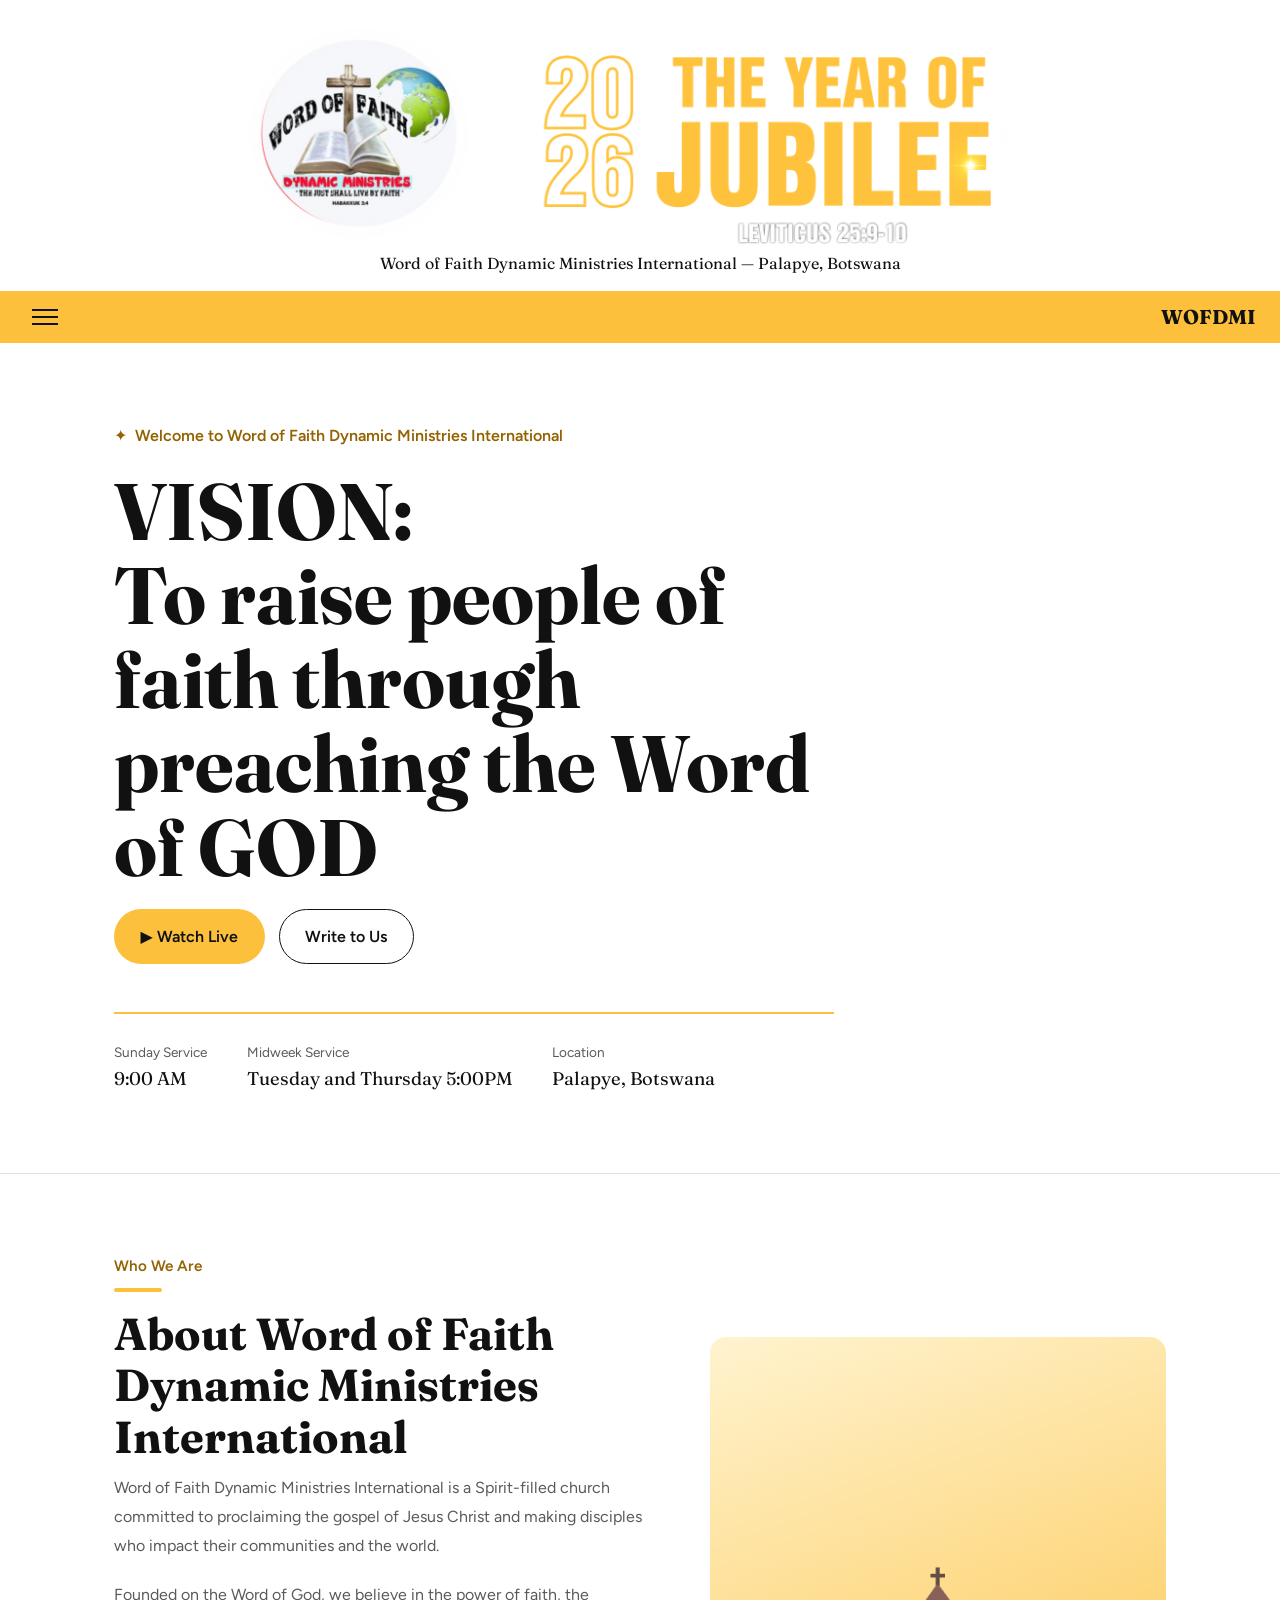
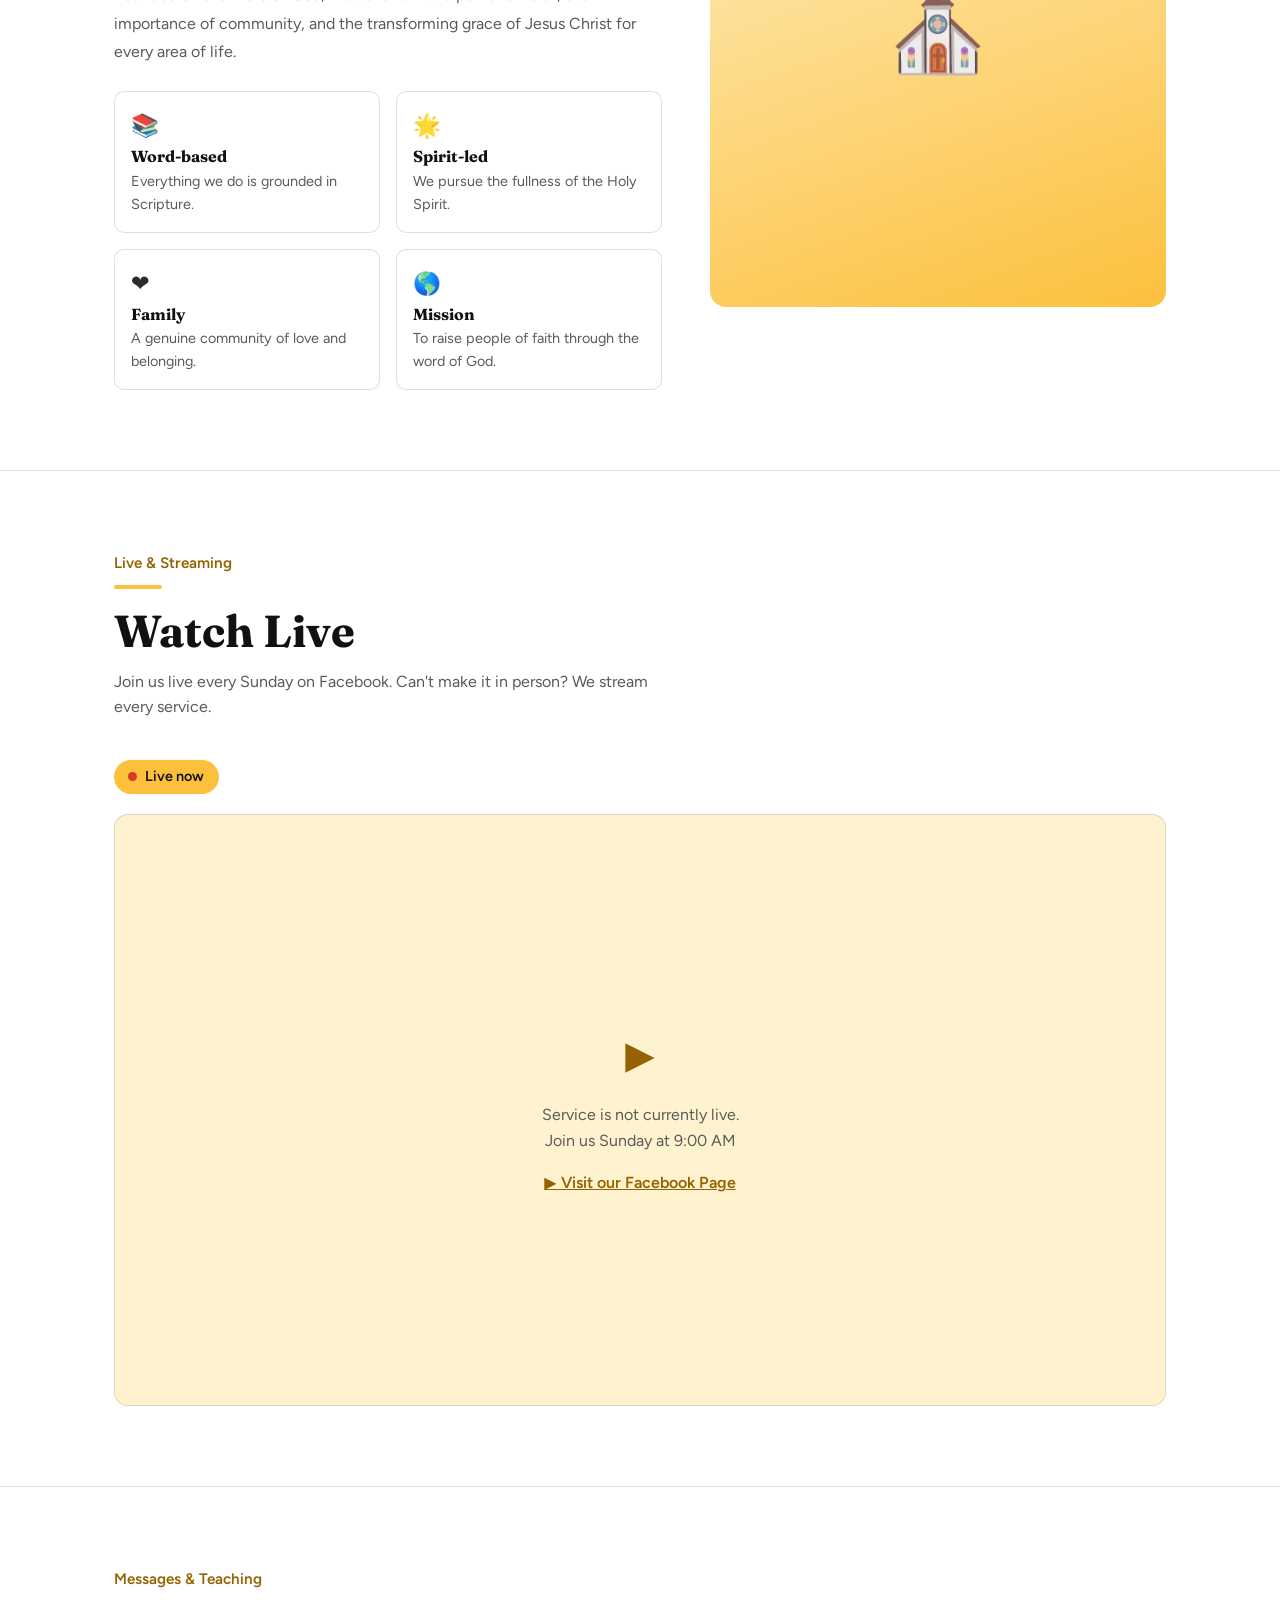
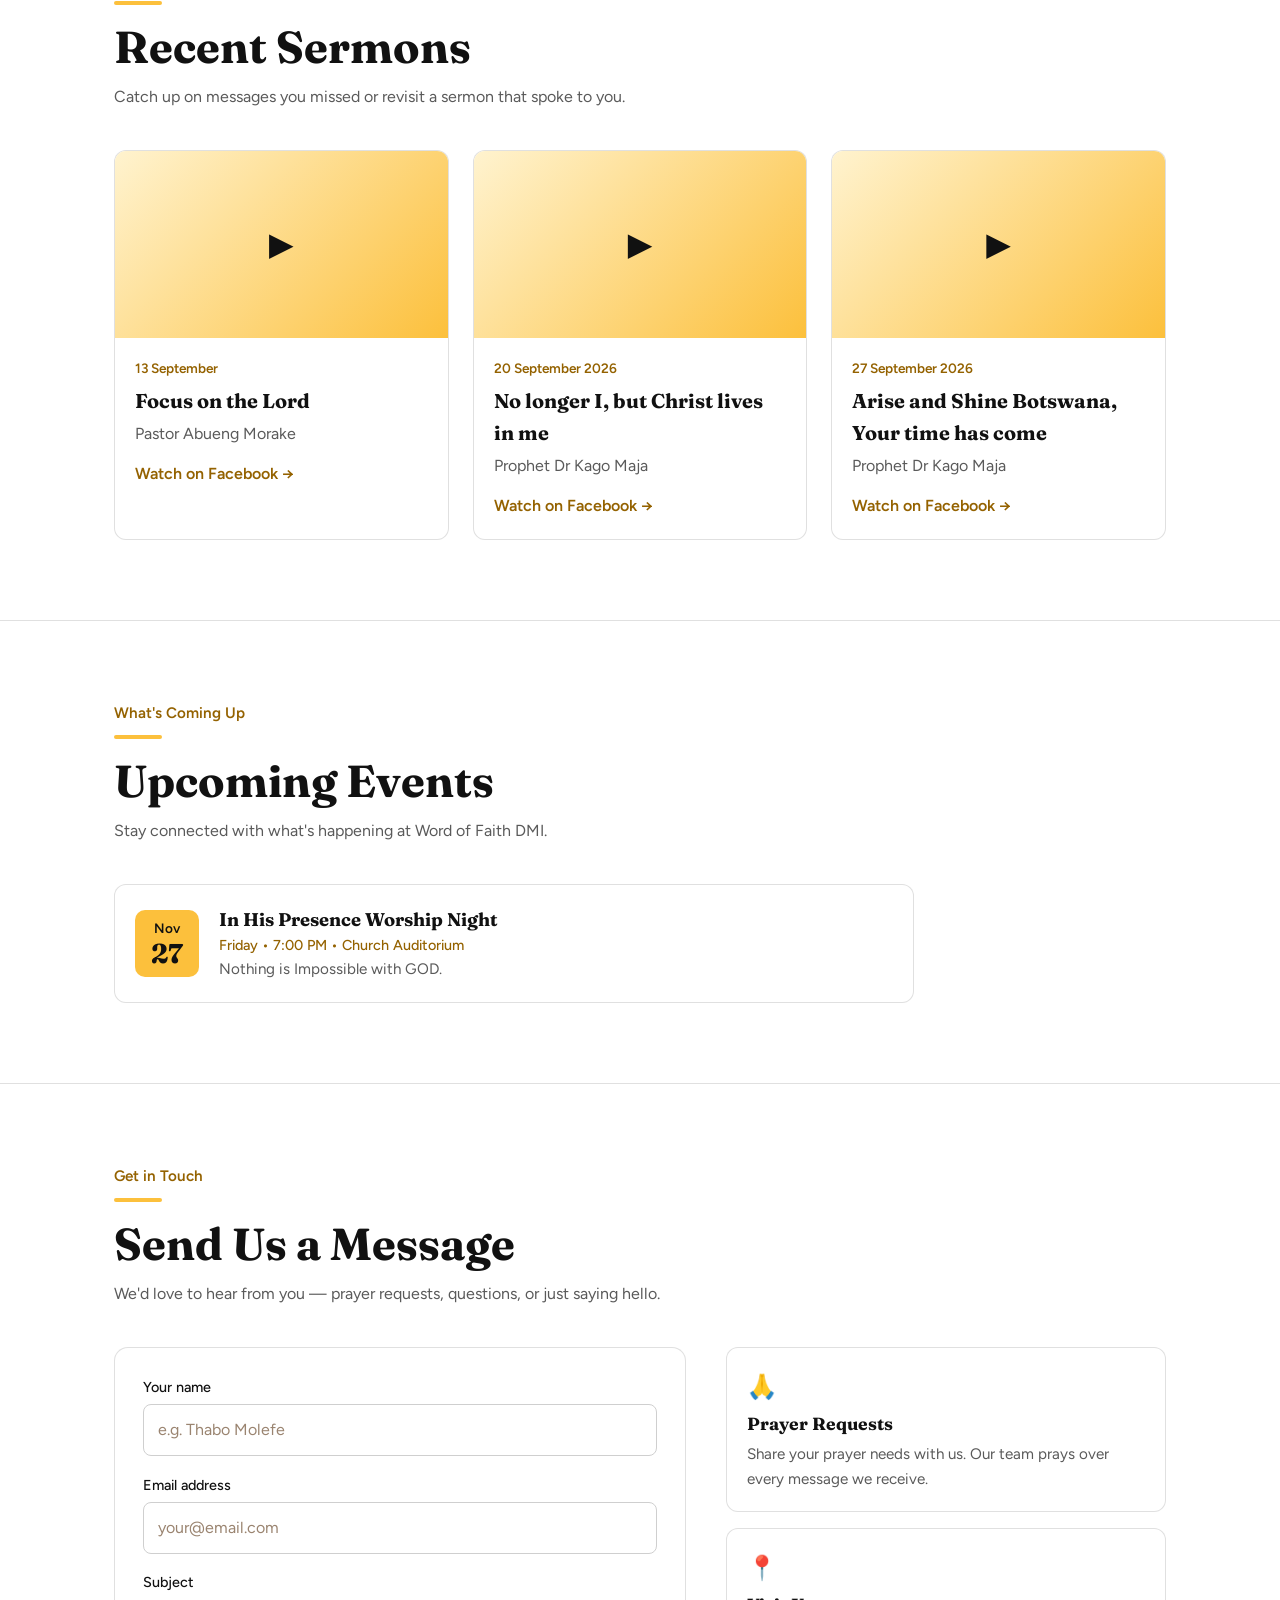
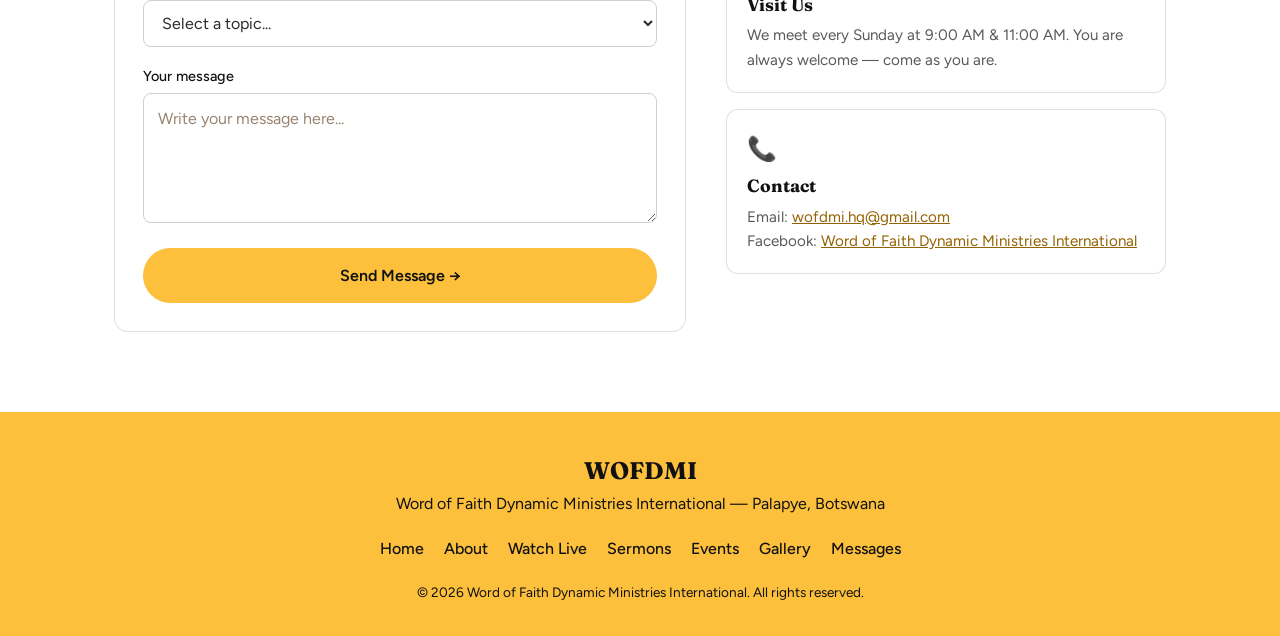
==== commit 101fa4a6: "Add welcome animation" ====
--- a/index.html
+++ b/index.html
@@ -18,11 +18,12 @@
     <span class="nav-logo">WOFDMI</span>
     <ul class="nav-links" id="nav-links">
       <li><a href="#home">Home</a></li>
+      <li><a href="#about">About</a></li>
       <li><a href="#live">Watch Live</a></li>
       <li><a href="#sermons">Sermons</a></li>
       <li><a href="#events">Events</a></li>
-      <li><a href="#messages">Messages</a></li>
-      <li><a href="#about">About</a></li>
+      <li><a href= "#gallery.html">Gallery</a></li>
+     <li><a href="#messages">Messages</a></li>
       <li><a href="#messages" class="nav-cta">Write to Us</a></li>
       <li><a href="booking.html">Book an Appointment</a></li>
     </ul>
@@ -39,11 +40,9 @@
           <span>&#10022;</span> Welcome to Word of Faith Dynamic Ministries International
         </div>
         <h1 class="hero-title">
-          VISION<br>To raise people of faith through preaching the<span>Word of GOD</span>
+          VISION:<br>To raise people of faith through preaching the Word of GOD
         </h1>
-        <p class="hero-text">
-          Join a community anchored in the Word of God — through live worship, powerful teaching, and a family that walks together in faith.
-        </p>
+  
         <div class="hero-buttons">
           <a href="#live" class="btn btn-primary">&#9654; Watch Live</a>
           <a href="#messages" class="btn btn-outline">Write to Us</a>
@@ -51,11 +50,11 @@
         <div class="hero-service-info">
           <div class="service-item">
             <div class="label">Sunday Service</div>
-            <div class="value">9:00 AM &amp; 11:00 AM</div>
+            <div class="value">9:00 AM </div>
           </div>
           <div class="service-item">
             <div class="label">Midweek Service</div>
-            <div class="value">Wednesday 6:00 PM</div>
+            <div class="value">Tuesday and Thursday 5:00PM</div>
           </div>
           <div class="service-item">
             <div class="label">Location</div>
@@ -63,236 +62,10 @@
           </div>
         </div>
       </div>
-      <img class="hero-jubilee" src="images/jubilee.png" alt="2026 the Year of Jubilee. Leviticus 25:9-10">
-    </div>
-  </section>
-
-  <!-- ── WATCH LIVE ── -->
-  <section id="live">
-    <div class="container">
-      <div class="section-label">Live &amp; Streaming</div>
-      <div class="gold-line"></div>
-      <h2 class="section-title">Watch Live</h2>
-      <p class="section-subtitle">
-        Join us live every Sunday and Wednesday on Facebook. Can't make it in person? We stream every service.
-      </p>
-
-      <!-- LIVE BADGE — remove when not live -->
-      <div class="live-badge">
-        <span class="live-dot"></span> Live now
-      </div>
-
-      <div class="fb-embed-wrapper">
-        <!--
-          HOW TO ADD YOUR FACEBOOK LIVE STREAM:
-          1. Go to your church Facebook Page
-          2. Click on a Live video
-          3. Click "Share" → "Embed"
-          4. Copy the iframe code and paste it here, replacing the fb-placeholder div below.
-
-          Example embed code looks like:
-          <iframe src="https://www.facebook.com/plugins/video.php?href=YOUR_VIDEO_URL&show_text=false"
-            width="100%" height="100%" style="border:none;overflow:hidden"
-            allowfullscreen allow="autoplay; clipboard-write; encrypted-media; picture-in-picture">
-          </iframe>
-        -->
-        <div class="fb-placeholder">
-          <div class="icon">&#9654;</div>
-          <p>Service is not currently live.<br>Join us Sunday at 9:00 AM &amp; 11:00 AM.</p>
-          <a href="https://www.facebook.com/Word of Faith Dynamic Ministries Int.HQ" target="_blank" rel="noopener">
-            &#9654; Visit our Facebook Page
-          </a>
-        </div>
-      </div>
-    </div>
-  </section>
-
-  <!-- ── SERMONS ── -->
-  <section id="sermons">
-    <div class="container">
-      <div class="section-label">Messages &amp; Teaching</div>
-      <div class="gold-line"></div>
-      <h2 class="section-title">Recent Sermons</h2>
-      <p class="section-subtitle">
-        Catch up on messages you missed or revisit a sermon that spoke to you.
-      </p>
-
-      <div class="sermons-grid">
-
-        <!-- SERMON CARD TEMPLATE
-             Duplicate this block for each sermon.
-             Replace the href with your Facebook video link. -->
-
-        <div class="sermon-card">
-          <div class="sermon-thumb">&#9654;</div>
-          <div class="sermon-body">
-            <div class="sermon-date">13 September</div>
-            <h3 class="sermon-title">Focus on the Lord</h3>
-            <p class="sermon-speaker">Pastor Abueng Morake</p>
-            <a href="https://www.facebook.com/Word of Faith Dynamic Ministries Int.HQ/videos/YOUR_VIDEO_ID" target="_blank" class="sermon-link">
-              Watch on Facebook &#8594;
-            </a>
-          </div>
-        </div>
-
-        <div class="sermon-card">
-          <div class="sermon-thumb">&#9654;</div>
-          <div class="sermon-body">
-            <div class="sermon-date">20 September 2026</div>
-            <h3 class="sermon-title">No longer I, but Christ lives in me</h3>
-            <p class="sermon-speaker">Prophet Dr Kago Maja</p>
-            <a href="https://www.facebook.com/Word of Faith Dynamic Ministries Int.HQ/videos/YOUR_VIDEO_ID" target="_blank" class="sermon-link">
-              Watch on Facebook &#8594;
-            </a>
-          </div>
-        </div>
-
-        <div class="sermon-card">
-          <div class="sermon-thumb">&#9654;</div>
-          <div class="sermon-body">
-            <div class="sermon-date">27 September 2026</div>
-            <h3 class="sermon-title">Arise and Shine Botswana, Your time has come</h3>
-            <p class="sermon-speaker">Prophet Dr Kago Maja</p>
-            <a href="https://www.facebook.com/Word of Faith Dynamic Ministries Int.HQ/videos/YOUR_VIDEO_ID" target="_blank" class="sermon-link">
-              Watch on Facebook &#8594;
-            </a>
-          </div>
-        </div>
-
-      </div>
-    </div>
-  </section>
-
-  <!-- ── EVENTS ── -->
-  <section id="events">
-    <div class="container">
-      <div class="section-label">What's Coming Up</div>
-      <div class="gold-line"></div>
-      <h2 class="section-title">Upcoming Events</h2>
-      <p class="section-subtitle">
-        Stay connected with what's happening at Word of Faith DMI.
-      </p>
-
-      <div class="events-list">
-
-        <!-- EVENT CARD TEMPLATE
-             Duplicate this block for each event. Update month, day, title, time, and description. -->
-
-        <div class="event-card">
-          <div class="event-date-block">
-            <div class="month">Jul</div>
-            <div class="day">6</div>
-          </div>
-          <div class="event-info">
-            <h3 class="event-title">Sunday Praise &amp; Worship Service</h3>
-            <p class="event-meta">Sunday &bull; 9:00 AM &amp; 11:00 AM &bull; Main Sanctuary</p>
-            <p class="event-desc">Join us for a powerful time of worship and the Word. All are welcome.</p>
-          </div>
-        </div>
-
-        <div class="event-card">
-          <div class="event-date-block">
-            <div class="month">Jul</div>
-            <div class="day">9</div>
-          </div>
-          <div class="event-info">
-            <h3 class="event-title">Midweek Bible Study</h3>
-            <p class="event-meta">Wednesday &bull; 6:00 PM &bull; Fellowship Hall</p>
-            <p class="event-desc">A deep dive into Scripture. Come with your Bible and an open heart.</p>
-          </div>
-        </div>
-
-        <div class="event-card">
-          <div class="event-date-block">
-            <div class="month">Nov</div>
-            <div class="day">27</div>
-          </div>
-          <div class="event-info">
-            <h3 class="event-title">In His Presence Worship Night</h3>
-            <p class="event-meta"> Friday &bull; 7:00 PM &bull; Church Auditorium</p>
-            <p class="event-desc">Nothing is Impossible with GOD.</p>
-          </div>
-        </div>
-
-      </div>
-    </div>
-  </section>
-
-  <!-- ── MESSAGES ── -->
-  <section id="messages">
-    <div class="container">
-      <div class="section-label">Get in Touch</div>
-      <div class="gold-line"></div>
-      <h2 class="section-title">Send Us a Message</h2>
-      <p class="section-subtitle">
-        We'd love to hear from you — prayer requests, questions, or just saying hello.
-      </p>
-
-      <div class="messages-layout">
-
-        <!--
-          FORM SETUP WITH FORMSPREE (free, no backend needed):
-          1. Go to formspree.io and create a free account
-          2. Create a new form — you'll get a form endpoint URL
-          3. Replace "YOUR_FORMSPREE_ID" in the action below with your actual ID
-             e.g. action="https://formspree.io/f/abcdefgh"
-          4. All messages will be emailed directly to you.
-        -->
-        <form class="messages-form" action="https://formspree.io/f/YOUR_FORMSPREE_ID" method="POST">
-          <div class="form-group">
-            <label for="name">Your name</label>
-            <input type="text" id="name" name="name" placeholder="e.g. Thabo Molefe" required>
-          </div>
-          <div class="form-group">
-            <label for="email">Email address</label>
-            <input type="email" id="email" name="email" placeholder="your@email.com" required>
-          </div>
-          <div class="form-group">
-            <label for="subject">Subject</label>
-            <select id="subject" name="subject">
-              <option value="">Select a topic...</option>
-              <option value="prayer">Prayer Request</option>
-              <option value="general">General Enquiry</option>
-              <option value="visit">Planning a Visit</option>
-              <option value="counselling">Counselling</option>
-              <option value="other">Other</option>
-            </select>
-          </div>
-          <div class="form-group">
-            <label for="message">Your message</label>
-            <textarea id="message" name="message" placeholder="Write your message here..." required></textarea>
-          </div>
-          <button type="submit" class="btn btn-primary" style="width:100%; justify-content:center;">
-            Send Message &#8594;
-          </button>
-        </form>
-
-        <div class="messages-info">
-          <div class="info-card">
-            <div class="icon">&#128591;</div>
-            <h3>Prayer Requests</h3>
-            <p>Share your prayer needs with us. Our team prays over every message we receive.</p>
-          </div>
-          <div class="info-card">
-            <div class="icon">&#128205;</div>
-            <h3>Visit Us</h3>
-            <p>We meet every Sunday at 9:00 AM &amp; 11:00 AM. You are always welcome — come as you are.</p>
-          </div>
-          <div class="info-card">
-            <div class="icon">&#128222;</div>
-            <h3>Contact</h3>
-            <p>
-              Email: <a href="mailto:info@wofdmi.com" style="color:var(--gold)">info@wofdmi.com</a><br>
-              Facebook: <a href="https://www.facebook.com/Word Of Faith Dynamic Ministries International" target="_blank" style="color:var(--gold)">Word of Faith Dynamic Ministries International</a>
-            </p>
-          </div>
-        </div>
-
-      </div>
-    </div>
-  </section>
-
-  <!-- ── ABOUT ── -->
+    </div>
+  </section>
+
+ <!-- ── ABOUT ── -->
   <section id="about">
     <div class="container">
       <div class="about-grid">
@@ -336,28 +109,244 @@
     </div>
   </section>
 
+  <!-- ── WATCH LIVE ── -->
+  <section id="live">
+    <div class="container">
+      <div class="section-label">Live &amp; Streaming</div>
+      <div class="gold-line"></div>
+      <h2 class="section-title">Watch Live</h2>
+      <p class="section-subtitle">
+        Join us live every Sunday on Facebook. Can't make it in person? We stream every service.
+      </p>
+
+      <!-- LIVE BADGE — remove when not live -->
+      <div class="live-badge">
+        <span class="live-dot"></span> Live now
+      </div>
+
+      <div class="fb-embed-wrapper">
+        <!--
+          HOW TO ADD YOUR FACEBOOK LIVE STREAM:
+          1. Go to your church Facebook Page
+          2. Click on a Live video
+          3. Click "Share" → "Embed"
+          4. Copy the iframe code and paste it here, replacing the fb-placeholder div below.
+
+          Example embed code looks like:
+          <iframe src="https://www.facebook.com/plugins/video.php?href=YOUR_VIDEO_URL&show_text=false"
+            width="100%" height="100%" style="border:none;overflow:hidden"
+            allowfullscreen allow="autoplay; clipboard-write; encrypted-media; picture-in-picture">
+          </iframe>
+        -->
+        <div class="fb-placeholder">
+          <div class="icon">&#9654;</div>
+          <p>Service is not currently live.<br>Join us Sunday at 9:00 AM </p>
+          <a href="https://www.facebook.com/Word of Faith Dynamic Ministries Int.HQ" target="_blank" rel="noopener">
+            &#9654; Visit our Facebook Page
+          </a>
+        </div>
+      </div>
+    </div>
+  </section>
+
+  <!-- ── SERMONS ── -->
+  <section id="sermons">
+    <div class="container">
+      <div class="section-label">Messages &amp; Teaching</div>
+      <div class="gold-line"></div>
+      <h2 class="section-title">Recent Sermons</h2>
+      <p class="section-subtitle">
+        Catch up on messages you missed or revisit a sermon that spoke to you.
+      </p>
+
+      <div class="sermons-grid">
+
+        <!-- SERMON CARD TEMPLATE
+             Duplicate this block for each sermon.
+             Replace the href with your Facebook video link. -->
+
+        <div class="sermon-card">
+          <div class="sermon-thumb">&#9654;</div>
+          <div class="sermon-body">
+            <div class="sermon-date">13 September</div>
+            <h3 class="sermon-title">Focus on the Lord</h3>
+            <p class="sermon-speaker">Pastor Abueng Morake</p>
+            <a href="https://www.facebook.com/Word of Faith Dynamic Ministries Int.HQ/videos/https://web.facebook.com/share/v/1D91vLxbph/" target="_blank" class="sermon-link">
+              Watch on Facebook &#8594;
+            </a>
+          </div>
+        </div>
+
+        <div class="sermon-card">
+          <div class="sermon-thumb">&#9654;</div>
+          <div class="sermon-body">
+            <div class="sermon-date">20 September 2026</div>
+            <h3 class="sermon-title">No longer I, but Christ lives in me</h3>
+            <p class="sermon-speaker">Prophet Dr Kago Maja</p>
+            <a href="https://www.facebook.com/Word of Faith Dynamic Ministries Int.HQ/videos/https://web.facebook.com/share/v/1D91vLxbph/" target="_blank" class="sermon-link">
+              Watch on Facebook &#8594;
+            </a>
+          </div>
+        </div>
+
+        <div class="sermon-card">
+          <div class="sermon-thumb">&#9654;</div>
+          <div class="sermon-body">
+            <div class="sermon-date">27 September 2026</div>
+            <h3 class="sermon-title">Arise and Shine Botswana, Your time has come</h3>
+            <p class="sermon-speaker">Prophet Dr Kago Maja</p>
+            <a href="https://www.facebook.com/Word of Faith Dynamic Ministries Int.HQ/videos/https://web.facebook.com/share/v/1D91vLxbph/" target="_blank" class="sermon-link">
+              Watch on Facebook &#8594;
+            </a>
+          </div>
+        </div>
+
+      </div>
+    </div>
+  </section>
+
+  <!-- ── EVENTS ── -->
+  <section id="events">
+    <div class="container">
+      <div class="section-label">What's Coming Up</div>
+      <div class="gold-line"></div>
+      <h2 class="section-title">Upcoming Events</h2>
+      <p class="section-subtitle">
+        Stay connected with what's happening at Word of Faith DMI.
+      </p>
+
+      <div class="events-list">
+
+        <!-- EVENT CARD TEMPLATE
+             Duplicate this block for each event. Update month, day, title, time, and description. -->
+
+        <div class="event-card">
+          <div class="event-date-block">
+            <div class="month">Nov</div>
+            <div class="day">27</div>
+          </div>
+          <div class="event-info">
+            <h3 class="event-title">In His Presence Worship Night</h3>
+            <p class="event-meta"> Friday &bull; 7:00 PM &bull; Church Auditorium</p>
+            <p class="event-desc">Nothing is Impossible with GOD.</p>
+          </div>
+        </div>
+
+      </div>
+    </div>
+  </section>
+
+  <!-- ── MESSAGES ── -->
+  <section id="messages">
+    <div class="container">
+      <div class="section-label">Get in Touch</div>
+      <div class="gold-line"></div>
+      <h2 class="section-title">Send Us a Message</h2>
+      <p class="section-subtitle">
+        We'd love to hear from you — prayer requests, questions, or just saying hello.
+      </p>
+
+      <div class="messages-layout">
+
+        <!--
+          FORM SETUP WITH FORMSPREE (free, no backend needed):
+          1. Go to formspree.io and create a free account
+          2. Create a new form — you'll get a form endpoint URL
+          3. Replace "YOUR_FORMSPREE_ID" in the action below with your actual ID
+             e.g. action="https://formspree.io/f/abcdefgh"
+          4. All messages will be emailed directly to you.
+        -->
+        <form class="messages-form" action="https://formspree.io/f/YOUR_FORMSPREE_ID" method="POST">
+          <div class="form-group">
+            <label for="name">Your name</label>
+            <input type="text" id="name" name="name" placeholder="e.g. Thabo Molefe" required>
+          </div>
+          <div class="form-group">
+            <label for="email">Email address</label>
+            <input type="email" id="email" name="email" placeholder="your@email.com" required>
+          </div>
+          <div class="form-group">
+            <label for="subject">Subject</label>
+            <select id="subject" name="subject">
+              <option value="">Select a topic...</option>
+              <option value="prayer">Prayer Request</option>
+              <option value="general">General Enquiry</option>
+              <option value="visit">Planning a Visit</option>
+              <option value="counselling">Counselling</option>
+              <option value="other">Other</option>
+            </select>
+          </div>
+          <div class="form-group">
+            <label for="message">Your message</label>
+            <textarea id="message" name="message" placeholder="Write your message here..." required></textarea>
+          </div>
+          <button type="submit" class="btn btn-primary" style="width:100%; justify-content:center;">
+            Send Message &#8594;
+          </button>
+        </form>
+
+        <div class="messages-info">
+          <div class="info-card">
+            <div class="icon">&#128591;</div>
+            <h3>Prayer Requests</h3>
+            <p>Share your prayer needs with us. Our team prays over every message we receive.</p>
+          </div>
+          <div class="info-card">
+            <div class="icon">&#128205;</div>
+            <h3>Visit Us</h3>
+            <p>We meet every Sunday at 9:00 AM &amp; 11:00 AM. You are always welcome — come as you are.</p>
+          </div>
+          <div class="info-card">
+            <div class="icon">&#128222;</div>
+            <h3>Contact</h3>
+            <p>
+              Email: <a href="mailto:wofdmi.hq@gmail.com" style="color:var(--gold)">wofdmi.hq@gmail.com</a><br>
+              Facebook: <a href="https://www.facebook.com/Word Of Faith Dynamic Ministries International" target="_blank" style="color:var(--gold)">Word of Faith Dynamic Ministries International</a>
+            </p>
+          </div>
+        </div>
+
+      </div>
+    </div>
+  </section>
+
   <!-- ── FOOTER ── -->
   <footer>
     <div class="footer-logo">WOFDMI</div>
     <p class="footer-tagline">Word of Faith Dynamic Ministries International &mdash; Palapye, Botswana</p>
     <ul class="footer-links">
       <li><a href="#home">Home</a></li>
+      <li><a href="#about">About</a></li>
       <li><a href="#live">Watch Live</a></li>
       <li><a href="#sermons">Sermons</a></li>
       <li><a href="#events">Events</a></li>
+      <li><a href="gallery.html">Gallery</a></li>
       <li><a href="#messages">Messages</a></li>
-      <li><a href="#about">About</a></li>
+      
     </ul>
     <p class="footer-copy">&copy; 2026 Word of Faith Dynamic Ministries International. All rights reserved.</p>
   </footer>
 
   <!-- ── JS ── -->
-  <script>
-    const toggle = document.getElementById('nav-toggle');
-    const links = document.getElementById('nav-links');
-    toggle.addEventListener('click', () => links.classList.toggle('open'));
-    links.querySelectorAll('a').forEach(a => a.addEventListener('click', () => links.classList.remove('open')));
-  </script>
+   <script>
+(function () {
+  var toggle = document.getElementById('nav-toggle');
+  var links = document.getElementById('nav-links');
+  toggle.addEventListener('click', function (e) {
+    e.stopPropagation();
+    links.classList.toggle('open');
+  });
+  document.addEventListener('click', function (e) {
+    if (!links.contains(e.target)) links.classList.remove('open');
+  });
+  document.addEventListener('keydown', function (e) {
+    if (e.key === 'Escape') links.classList.remove('open');
+  });
+  links.querySelectorAll('a').forEach(function (a) {
+    a.addEventListener('click', function () { links.classList.remove('open'); });
+  });
+})();
+</script>
 
 </body>
 </html>
--- a/css/style.css
+++ b/css/style.css
@@ -4,13 +4,13 @@
   --white: #ffffff;
   --gold-bg: #fcc03c;   /* banner gold: backgrounds, buttons */
   --gold: #946200;      /* darker gold for readable text and links */
-  --tint: #fff6dc;      /* light gold section background */
-  --tint2: #ffe9ae;
-  --ink: #3b2417;       /* dark brown for headings and text on gold */
-  --text: #4a3426;
-  --text-muted: #765d4a;
-  --bark: #d9bf86;
-  --line: rgba(59, 36, 23, .15);
+  --tint: #ffffff;      /* section background (was beige) */
+  --tint2: #fff3cf;
+  --ink: #111111;       /* black for headings and text on gold */
+  --text: #2b2b2b;
+  --text-muted: #5a5a5a;
+  --bark: #cfcfcf;
+  --line: rgba(0, 0, 0, .12);
 }
 * { box-sizing: border-box; margin: 0; padding: 0; }
 html { scroll-behavior: smooth; scroll-padding-top: 4rem; }
@@ -20,27 +20,29 @@
 :focus-visible { outline: 2px solid var(--ink); outline-offset: 3px; }
 .container { max-width: 1100px; margin: 0 auto; padding: 0 1.5rem; }
 section { padding: 5rem 0; }
-#live, #events, #about { background: var(--tint); }
+section + section { border-top: 1px solid var(--line); }
 
 /* Header banner */
 .site-header { background: var(--white); text-align: center; padding: 1.25rem 1.5rem .9rem; }
 .header-banner { display: block; width: 100%; max-width: 780px; height: auto; margin: 0 auto; }
 .header-tagline { font-family: 'Fraunces', Georgia, serif; color: var(--ink); margin-top: .4rem; }
 
-/* Navigation (sits under the header, sticks to the top while scrolling) */
-nav { position: sticky; top: 0; z-index: 50; display: flex; justify-content: space-between; align-items: center; padding: .7rem 1.5rem; background: var(--gold-bg); }
+/* Navigation: gold bar with a hidden menu */
+nav { position: sticky; top: 0; z-index: 50; display: flex; flex-direction: row-reverse; justify-content: space-between; align-items: center; padding: .65rem 1.5rem; background: var(--gold-bg); }
 .nav-logo { display: flex; align-items: center; gap: .6rem; font-family: 'Fraunces', Georgia, serif; font-weight: 700; font-size: 1.25rem; color: var(--ink); }
 .nav-logo img { height: 34px; width: auto; }
-.nav-links { list-style: none; display: flex; gap: 1.5rem; align-items: center; }
-.nav-links a { text-decoration: none; color: var(--ink); font-weight: 500; font-size: .95rem; }
-.nav-links a:hover { text-decoration: underline; text-underline-offset: 4px; }
-.nav-links a.nav-cta { background: var(--ink); color: var(--white); padding: .5rem 1.1rem; border-radius: 999px; font-weight: 600; }
-.nav-links a.nav-cta:hover { background: var(--white); color: var(--ink); text-decoration: none; }
-.nav-toggle { display: none; flex-direction: column; gap: 5px; background: none; border: 0; cursor: pointer; padding: .4rem; }
-.nav-toggle span { width: 24px; height: 2px; background: var(--ink); }
+.nav-toggle { display: flex; flex-direction: column; gap: 5px; background: none; border: 0; cursor: pointer; padding: .5rem; }
+.nav-toggle span { width: 26px; height: 2px; background: var(--ink); }
+.nav-links { display: none; position: absolute; top: 100%; left: 0; width: min(320px, 100%); list-style: none; background: var(--ink); padding: .75rem 0 1rem; box-shadow: 0 12px 30px rgba(0, 0, 0, .25); }
+.nav-links.open { display: block; }
+.nav-links li { padding: 0 1.5rem; }
+.nav-links a { display: block; padding: .75rem 0; color: var(--white); text-decoration: none; border-bottom: 1px solid rgba(255, 255, 255, .12); }
+.nav-links a:hover { color: var(--gold-bg); }
+.nav-links a.nav-cta { margin-top: 1rem; text-align: center; background: var(--gold-bg); color: var(--ink); border: 0; border-radius: 999px; font-weight: 600; }
+.nav-links a.nav-cta:hover { background: var(--white); color: var(--ink); }
 
 /* Hero */
-#home { padding: 5rem 0; background: linear-gradient(160deg, #fff1c7 0%, var(--white) 70%); }
+#home { padding: 5rem 0; background: var(--white); }
 #home .container { display: grid; grid-template-columns: 1fr; }
 .hero-content { max-width: 720px; }
 .hero-eyebrow { display: flex; gap: .5rem; color: var(--gold); font-weight: 600; margin-bottom: 1.25rem; }
@@ -129,9 +131,6 @@
 .footer-copy { font-size: .85rem; }
 
 @media (max-width: 820px) {
-  .nav-toggle { display: flex; }
-  .nav-links { display: none; position: absolute; top: 100%; left: 0; right: 0; flex-direction: column; align-items: flex-start; gap: 1rem; padding: 1.25rem 1.5rem; background: var(--gold-bg); border-top: 1px solid rgba(59, 36, 23, .2); }
-  .nav-links.open { display: flex; }
   .messages-layout, .about-grid { grid-template-columns: 1fr; }
   .about-image-block { aspect-ratio: 16 / 9; }
   section { padding: 3.5rem 0; }
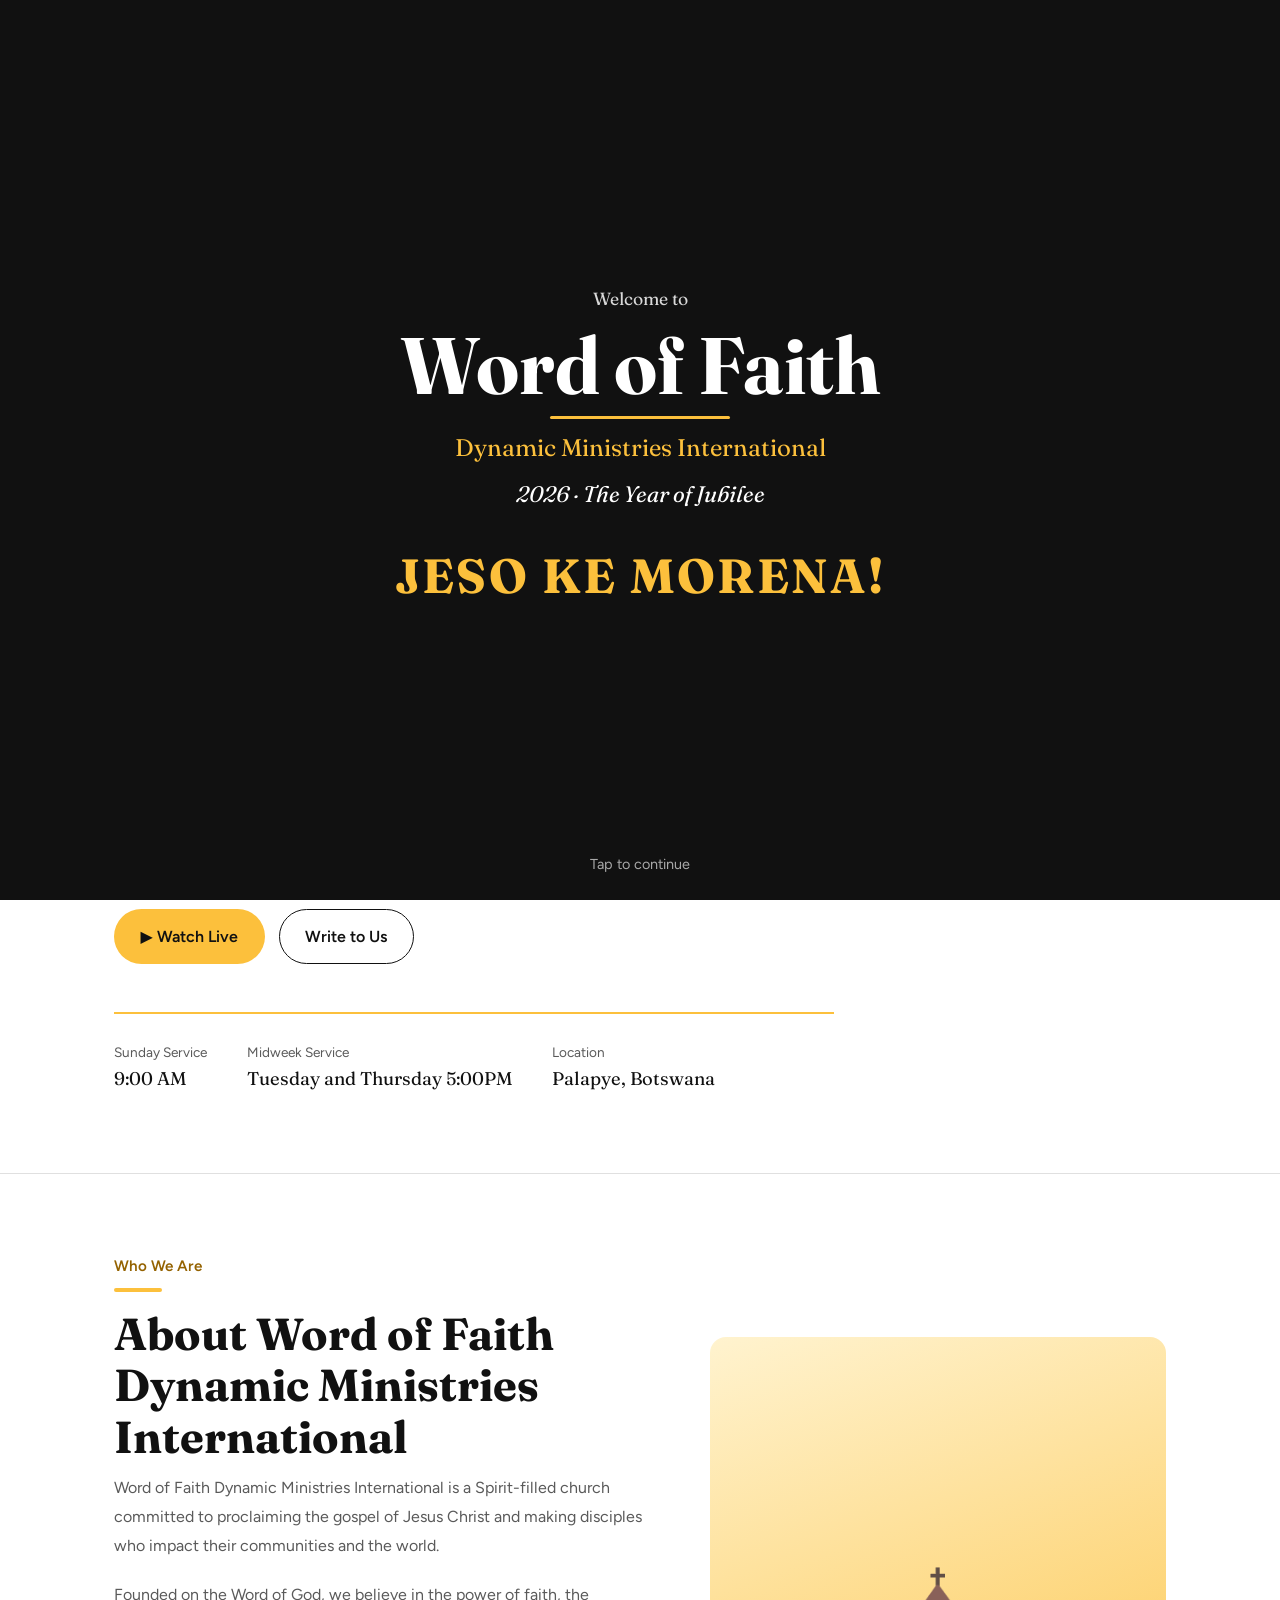
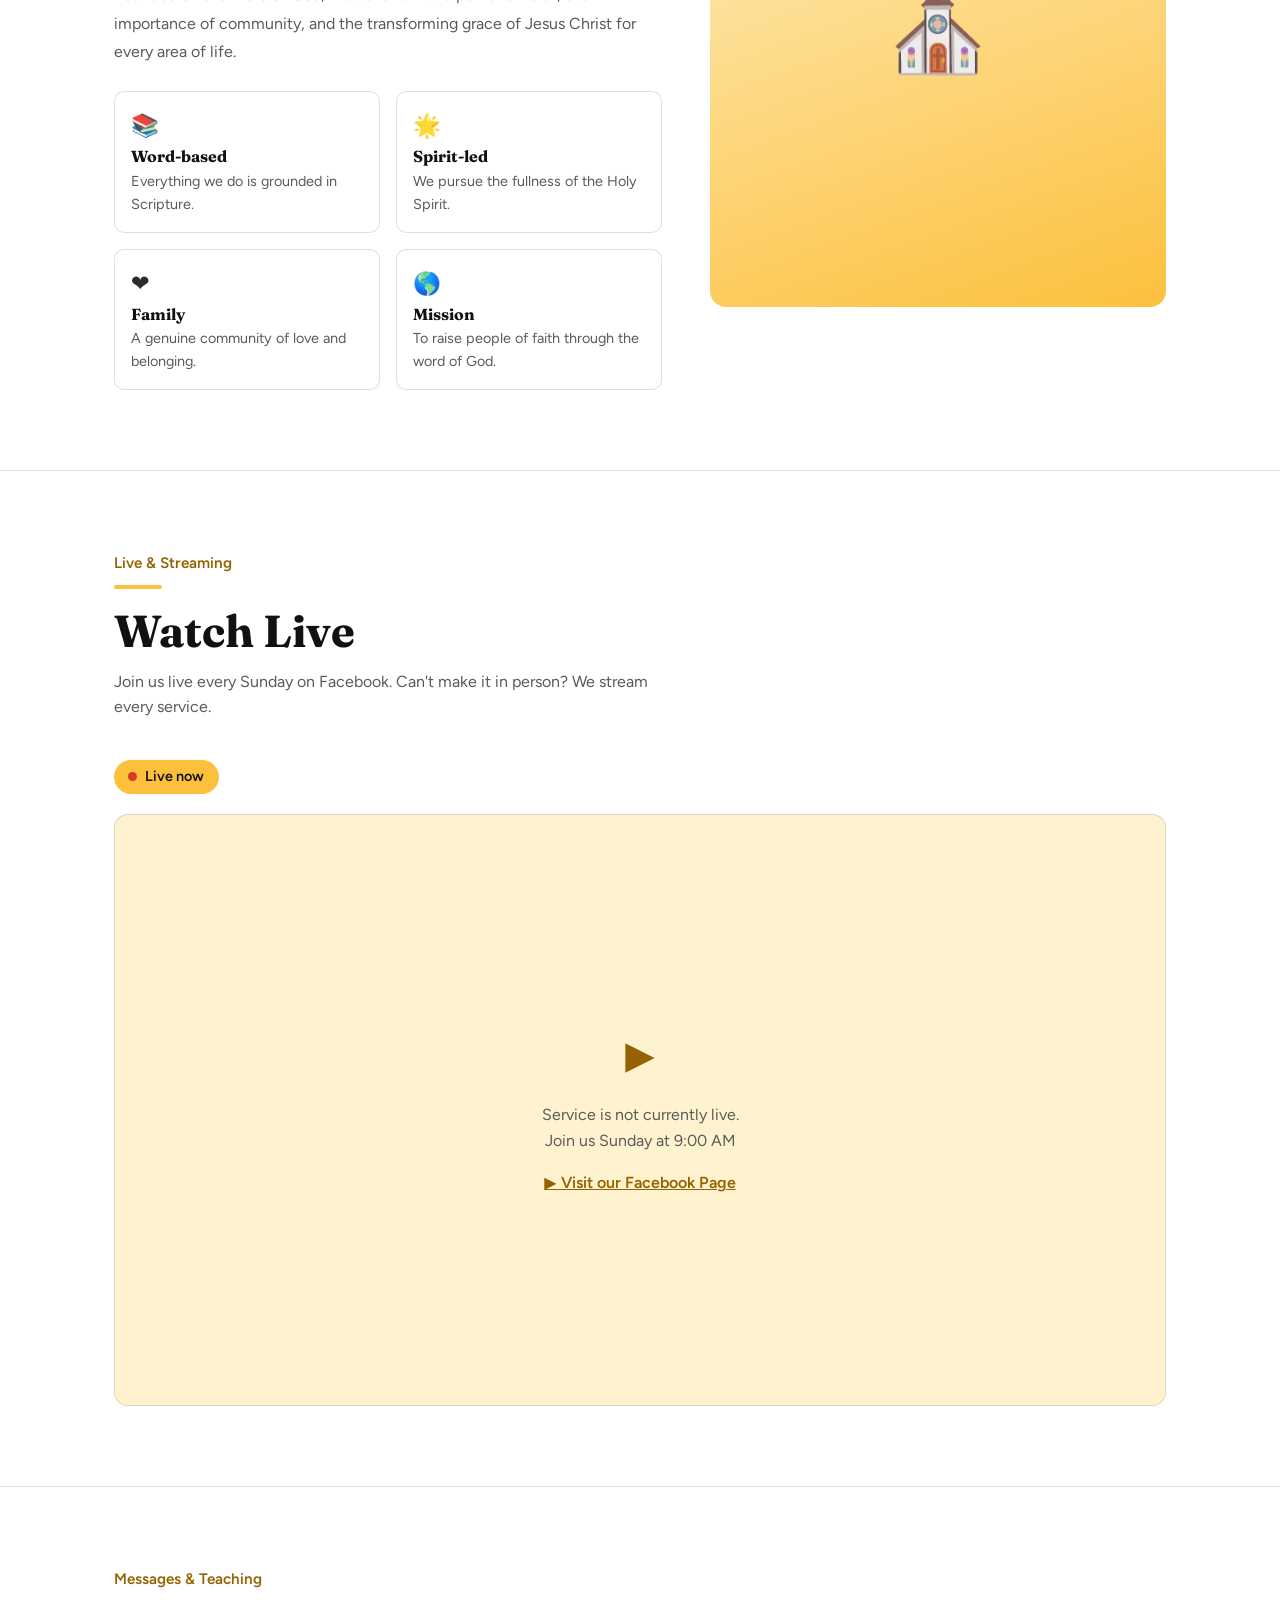
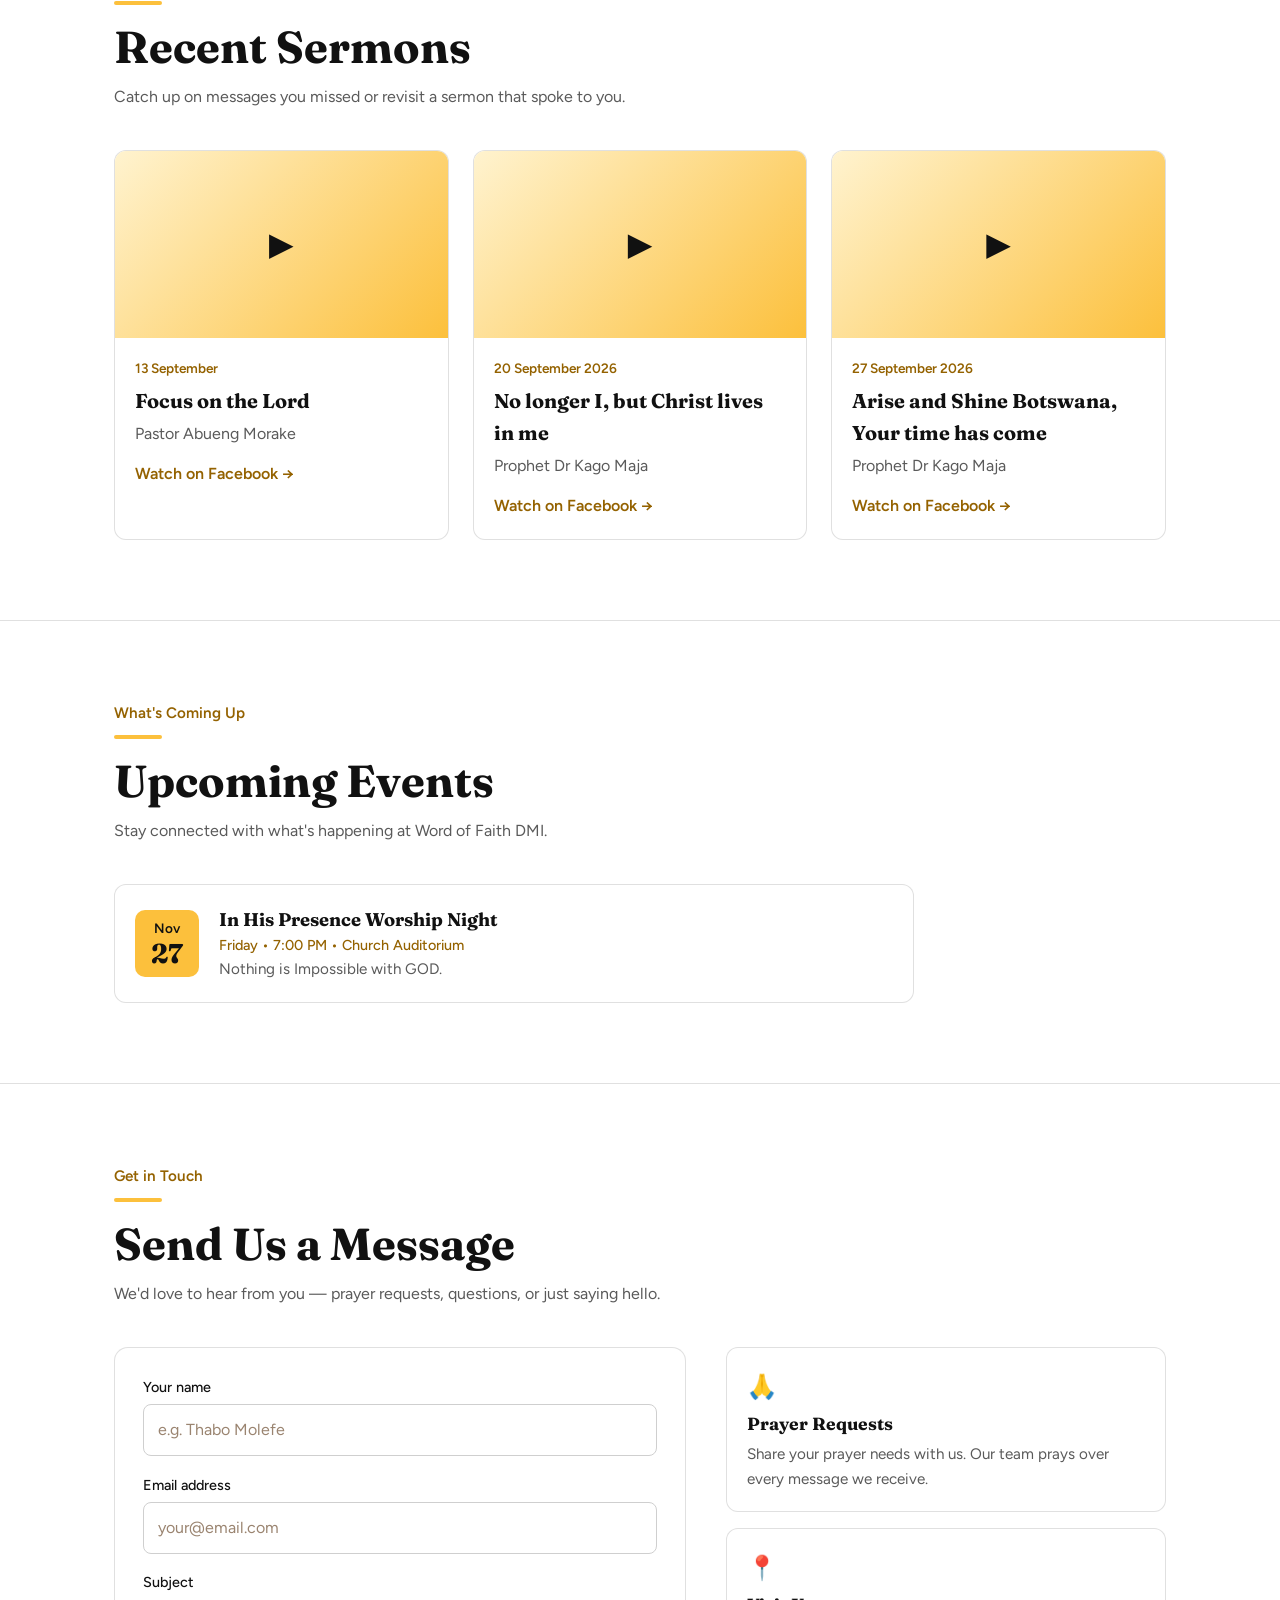
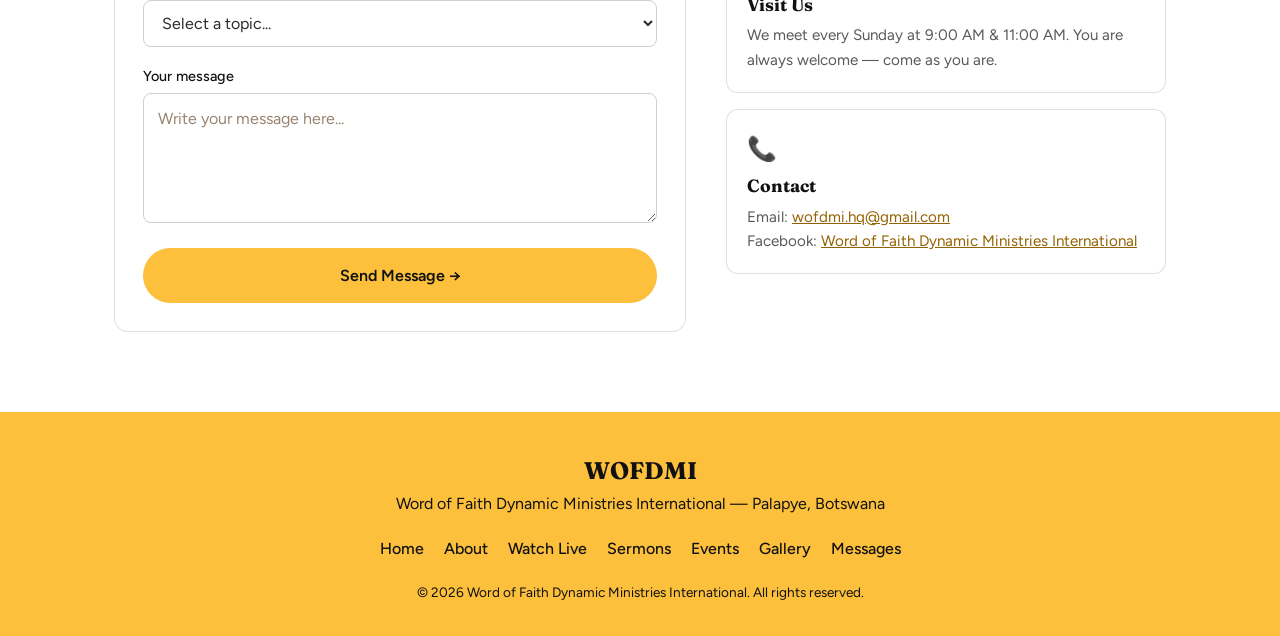
==== commit 8ba6197b: "Added building photo" ====
--- a/index.html
+++ b/index.html
@@ -9,6 +9,7 @@
   <link rel="icon" href="images/logo.png">
 </head>
 <body>
+<script src="js/welcome.js"></script>
 <header class="site-header">
   <img class="header-banner" src="images/banner.png" alt="Word of Faith Dynamic Ministries International, 2026 the Year of Jubilee">
   <p class="header-tagline">Word of Faith Dynamic Ministries International &mdash; Palapye, Botswana </p>
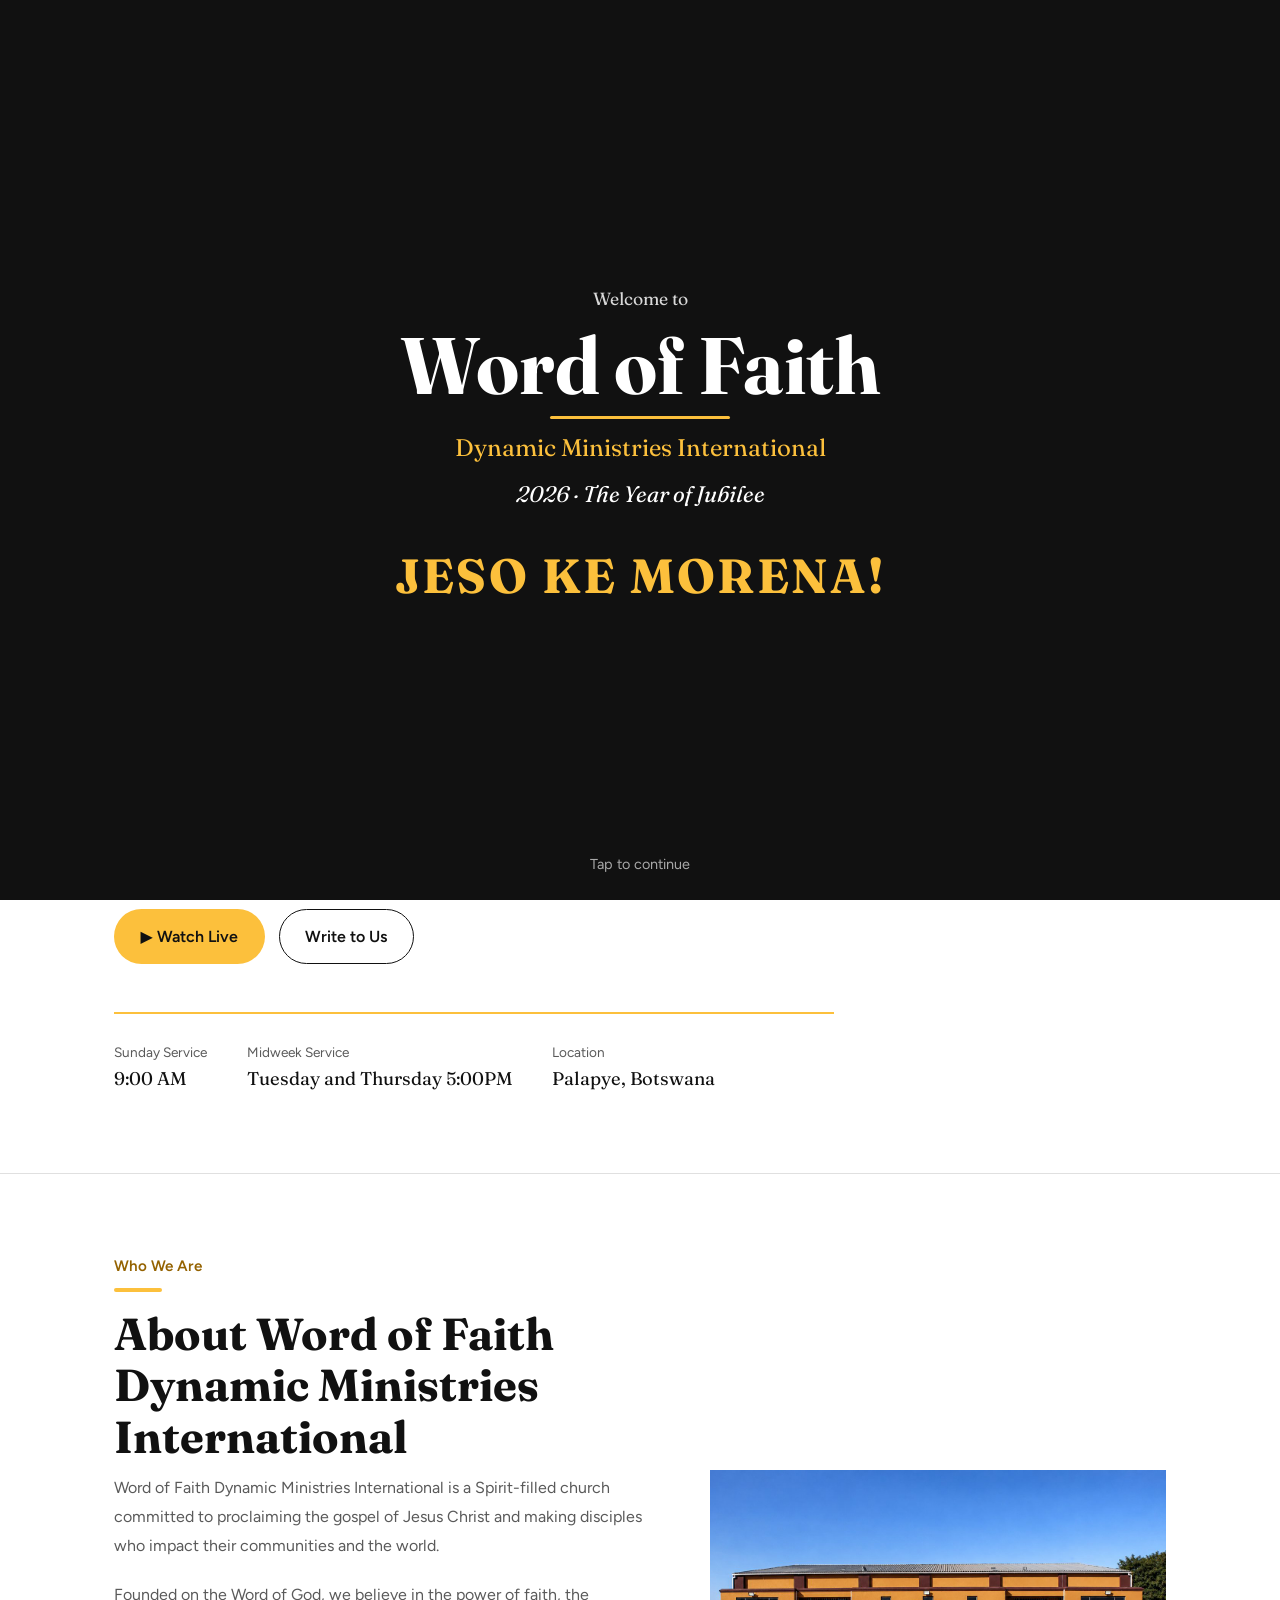
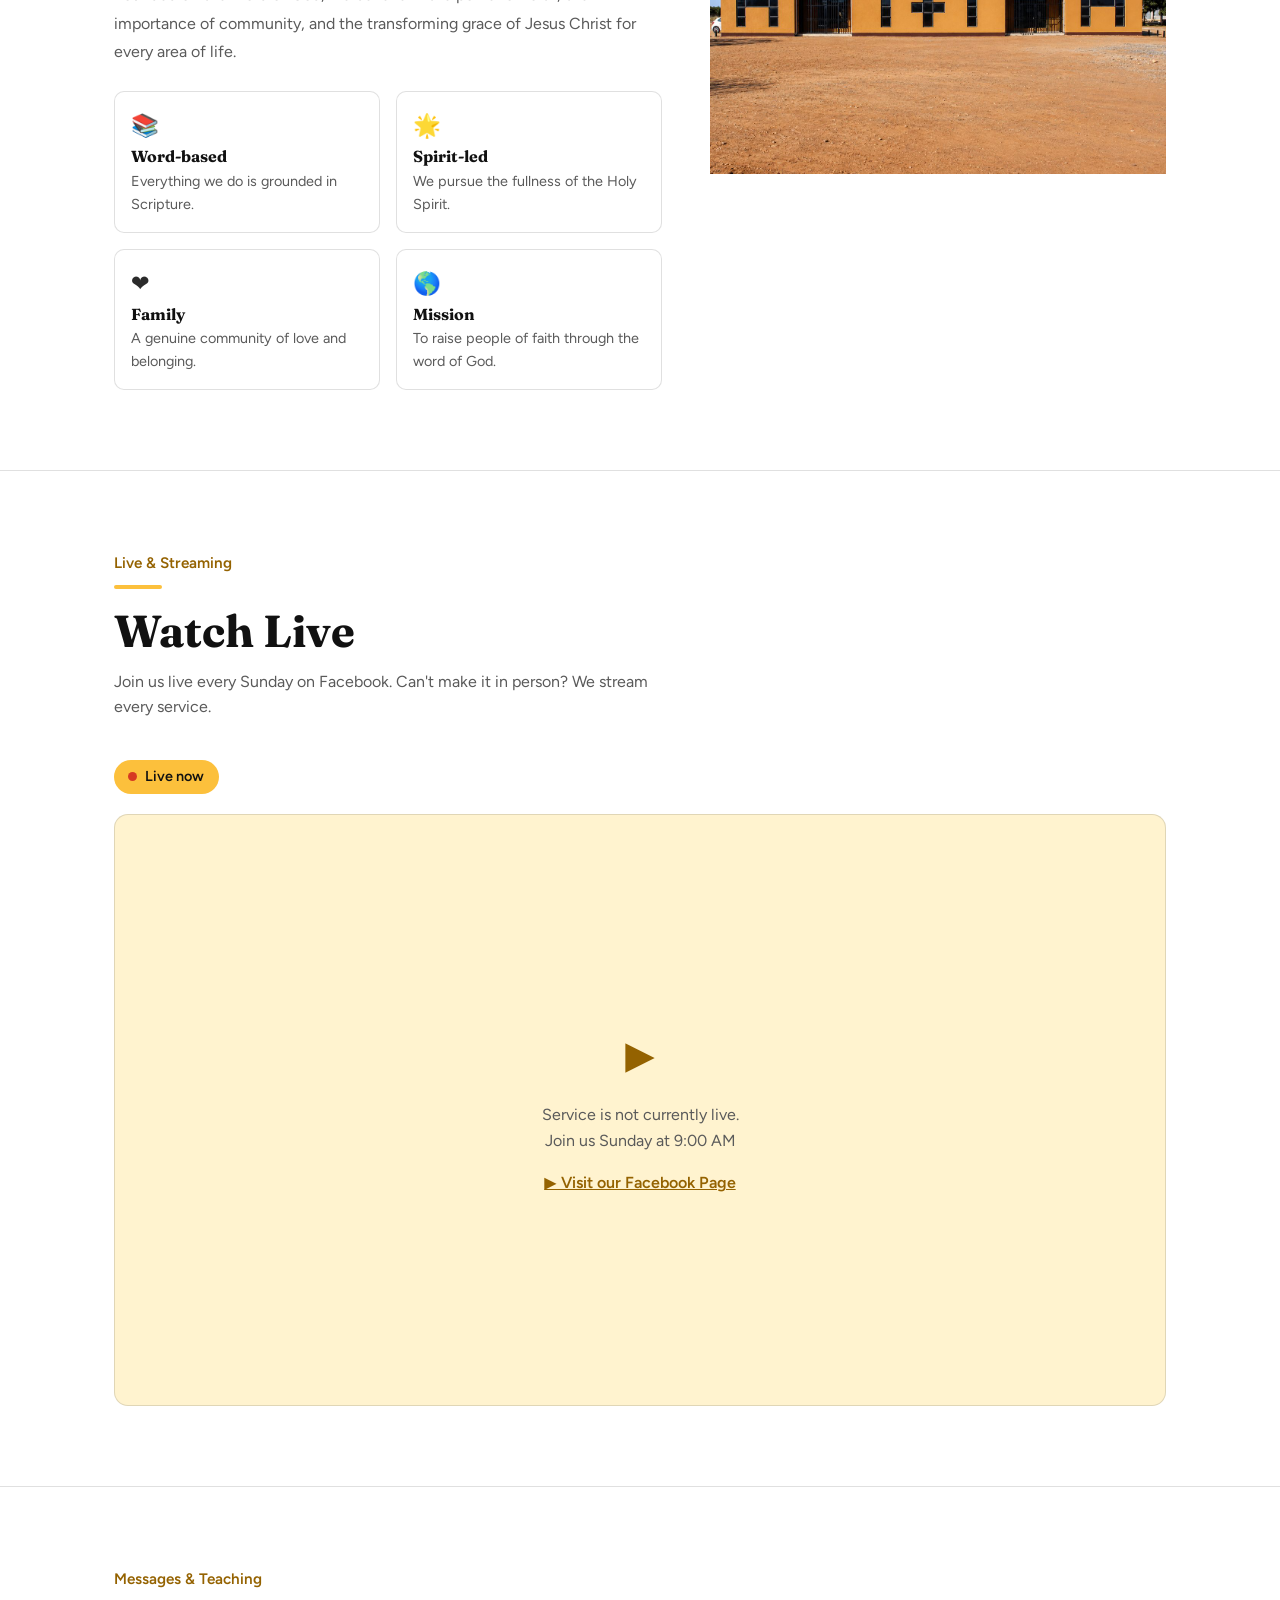
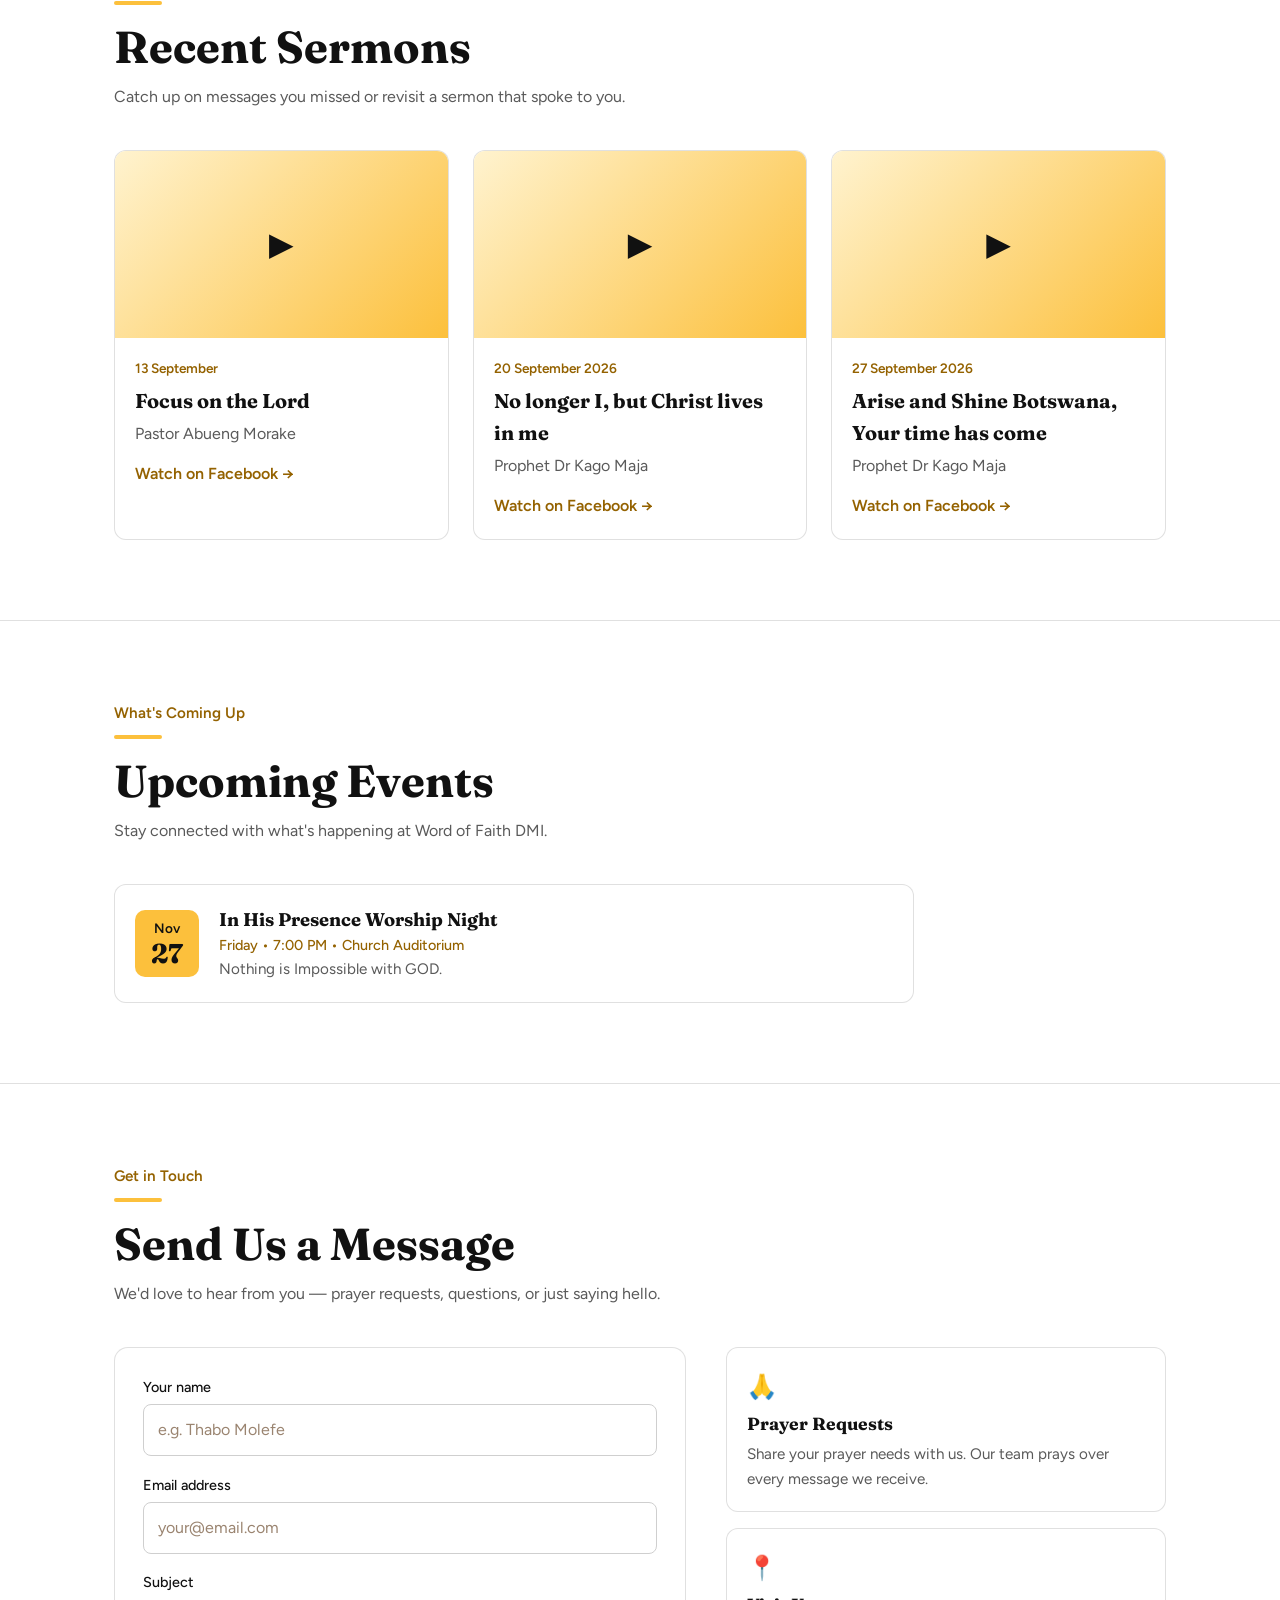
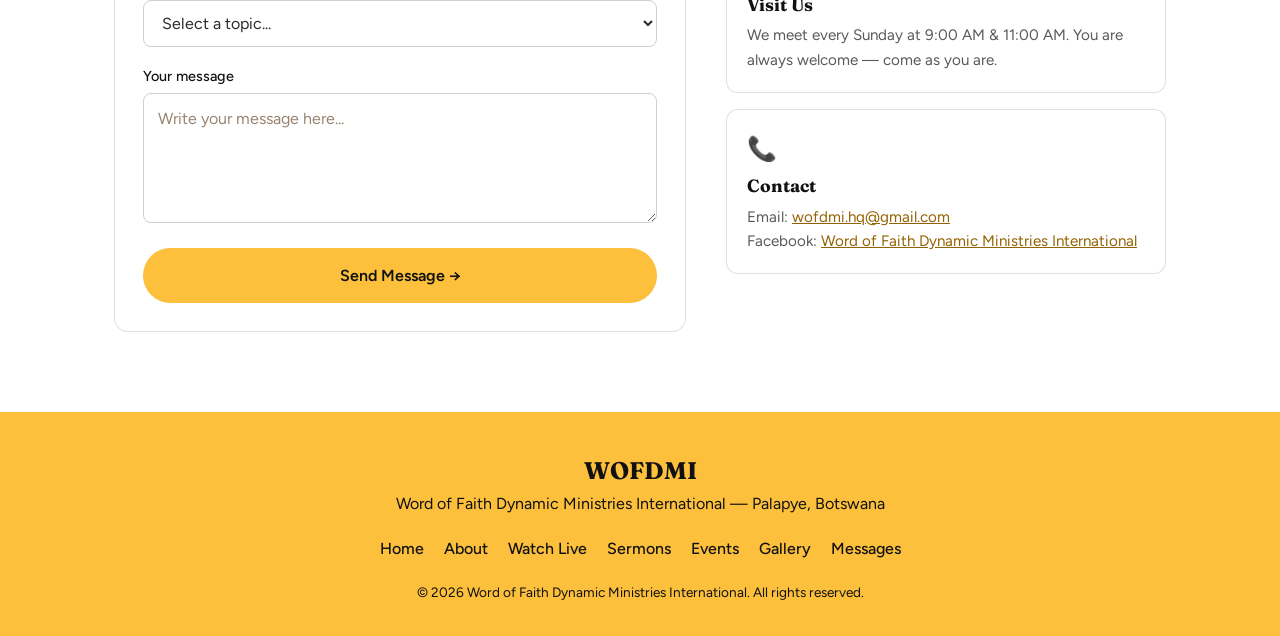
==== commit fb257772: "New about layout" ====
--- a/index.html
+++ b/index.html
@@ -104,8 +104,7 @@
             </div>
           </div>
         </div>
-
-        <div class="about-image-block">&#9962;</div>
+         <img class="about-photo" src="images/church.jpg" alt="Word of Faith Dynamic Ministries International church building" loading="lazy">
       </div>
     </div>
   </section>
--- a/css/style.css
+++ b/css/style.css
@@ -139,4 +139,5 @@
 @media (prefers-reduced-motion: reduce) {
   html { scroll-behavior: auto; }
   .live-dot { animation: none; }
-}+}
+.about-photo {display: block; width: 100%; aspect ratio: 3 / 2; object-fit: cover; object-position: center 40%; border-radius: 16px border: 1px solid var(--line); }
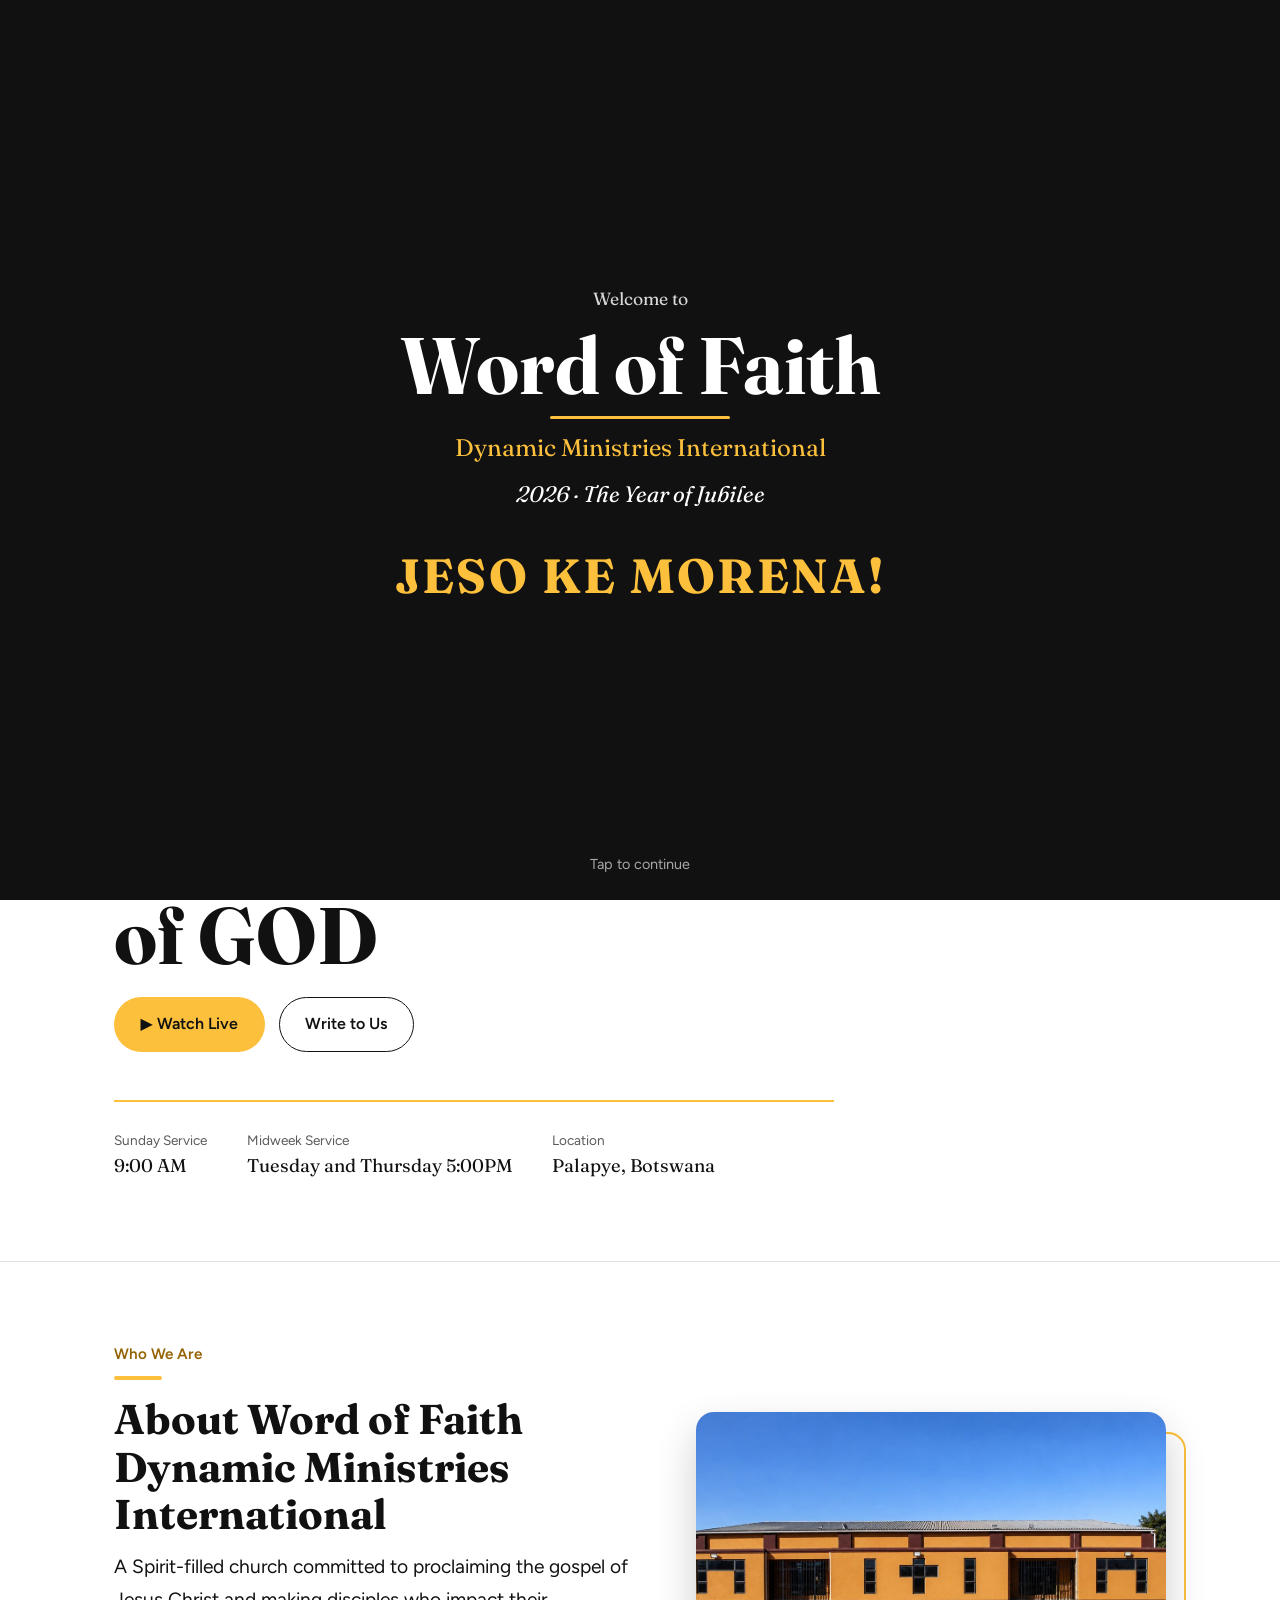
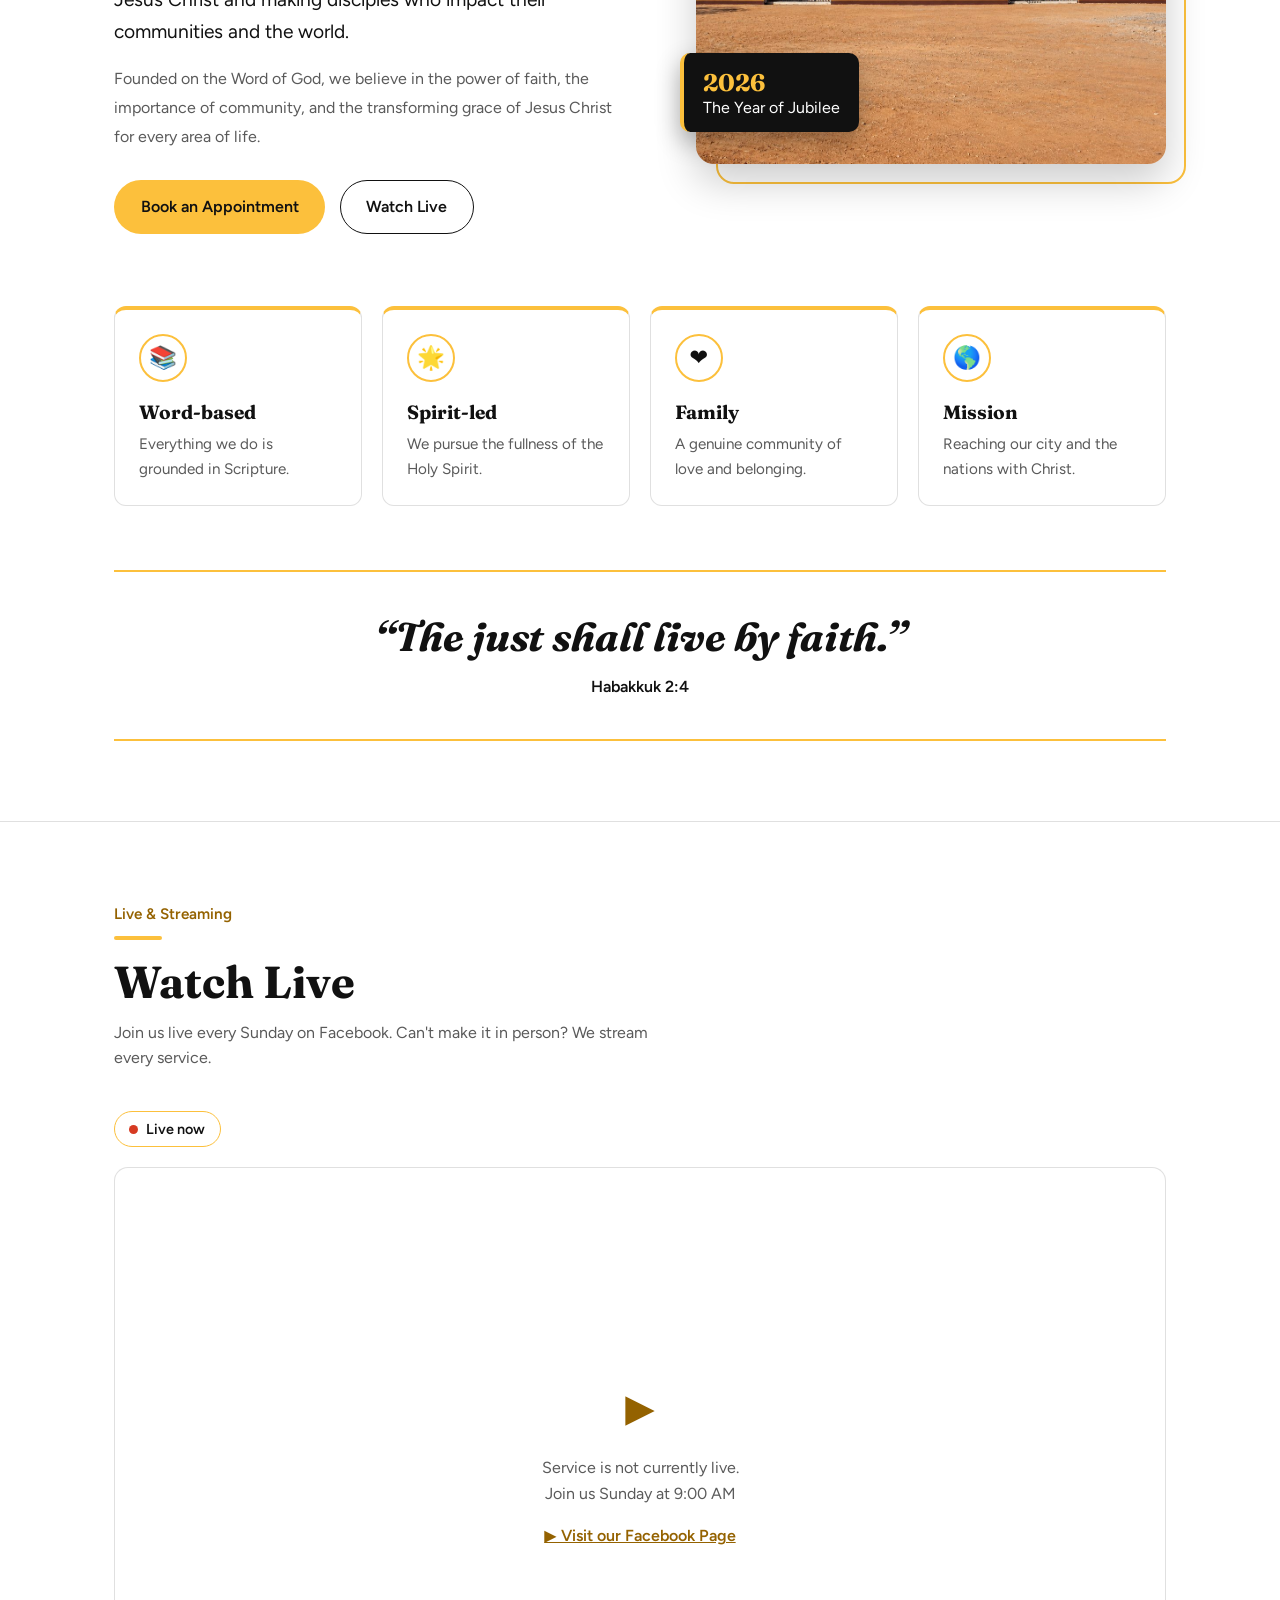
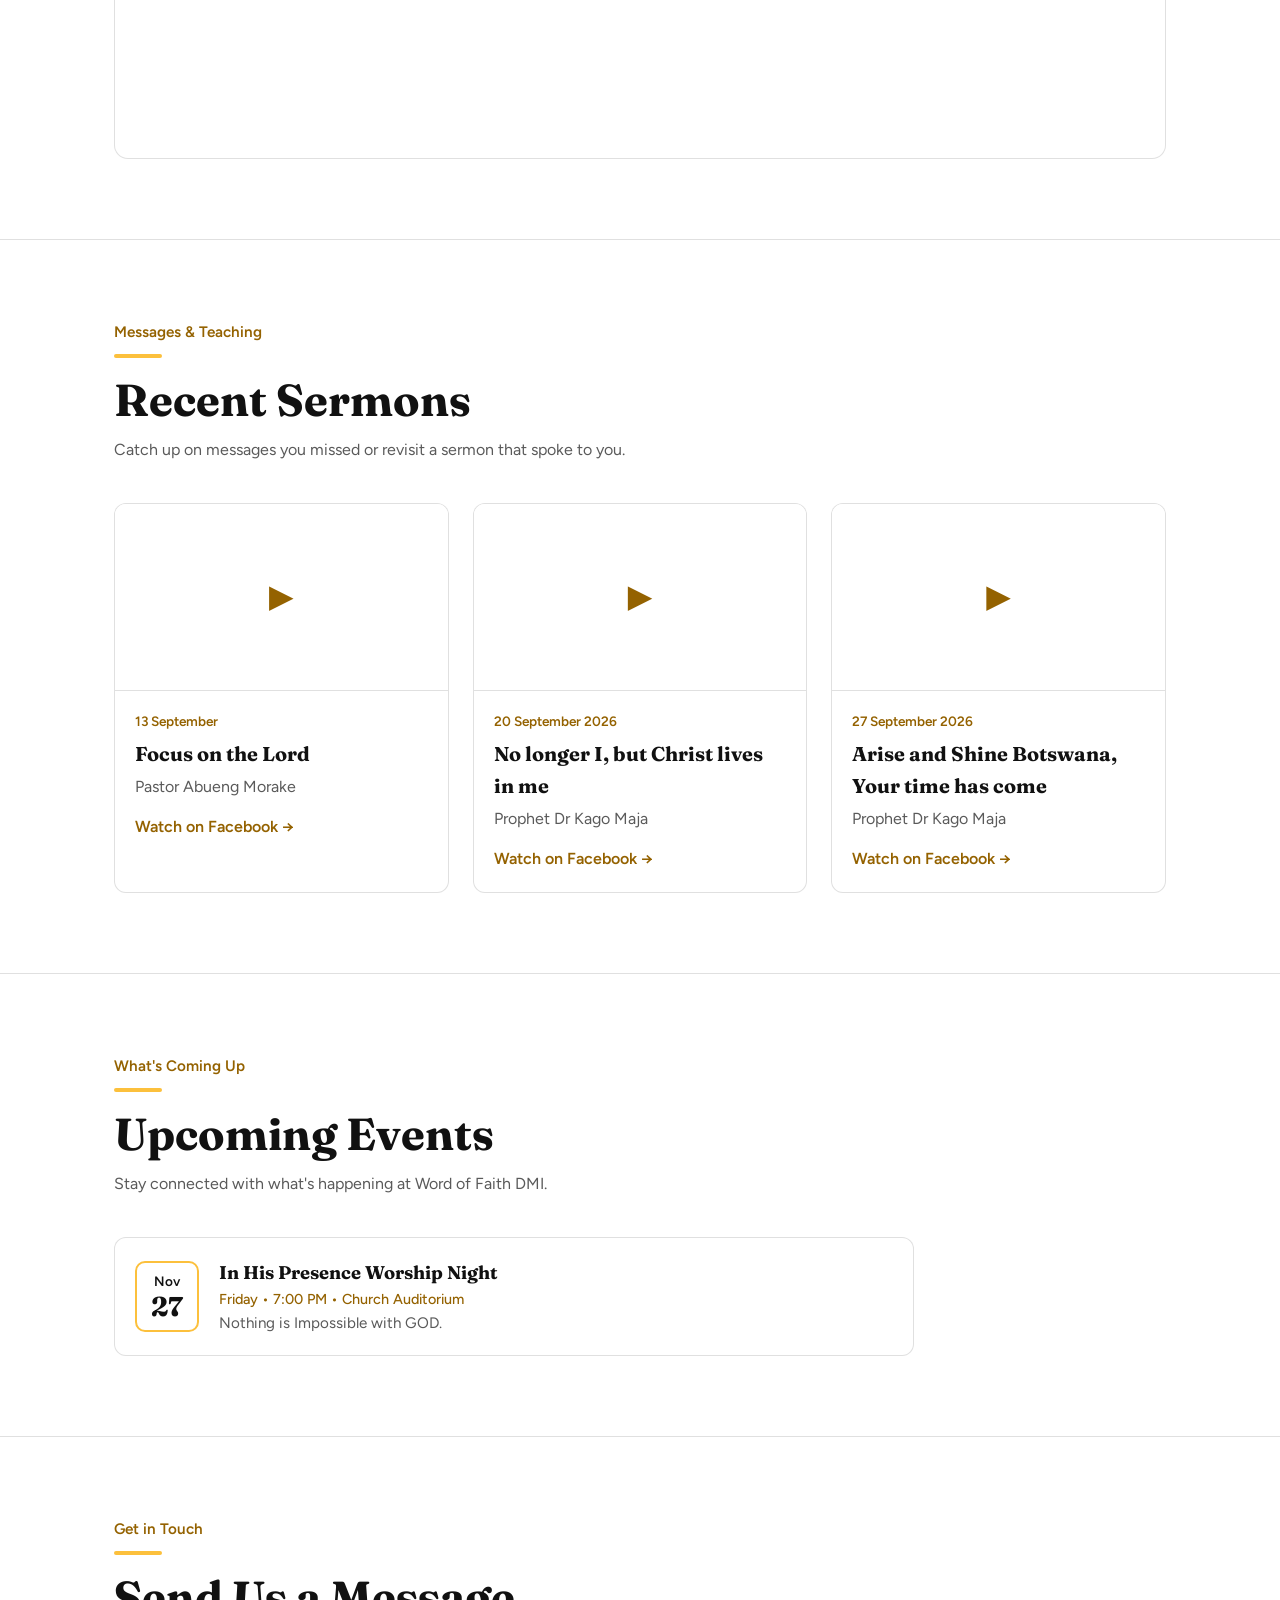
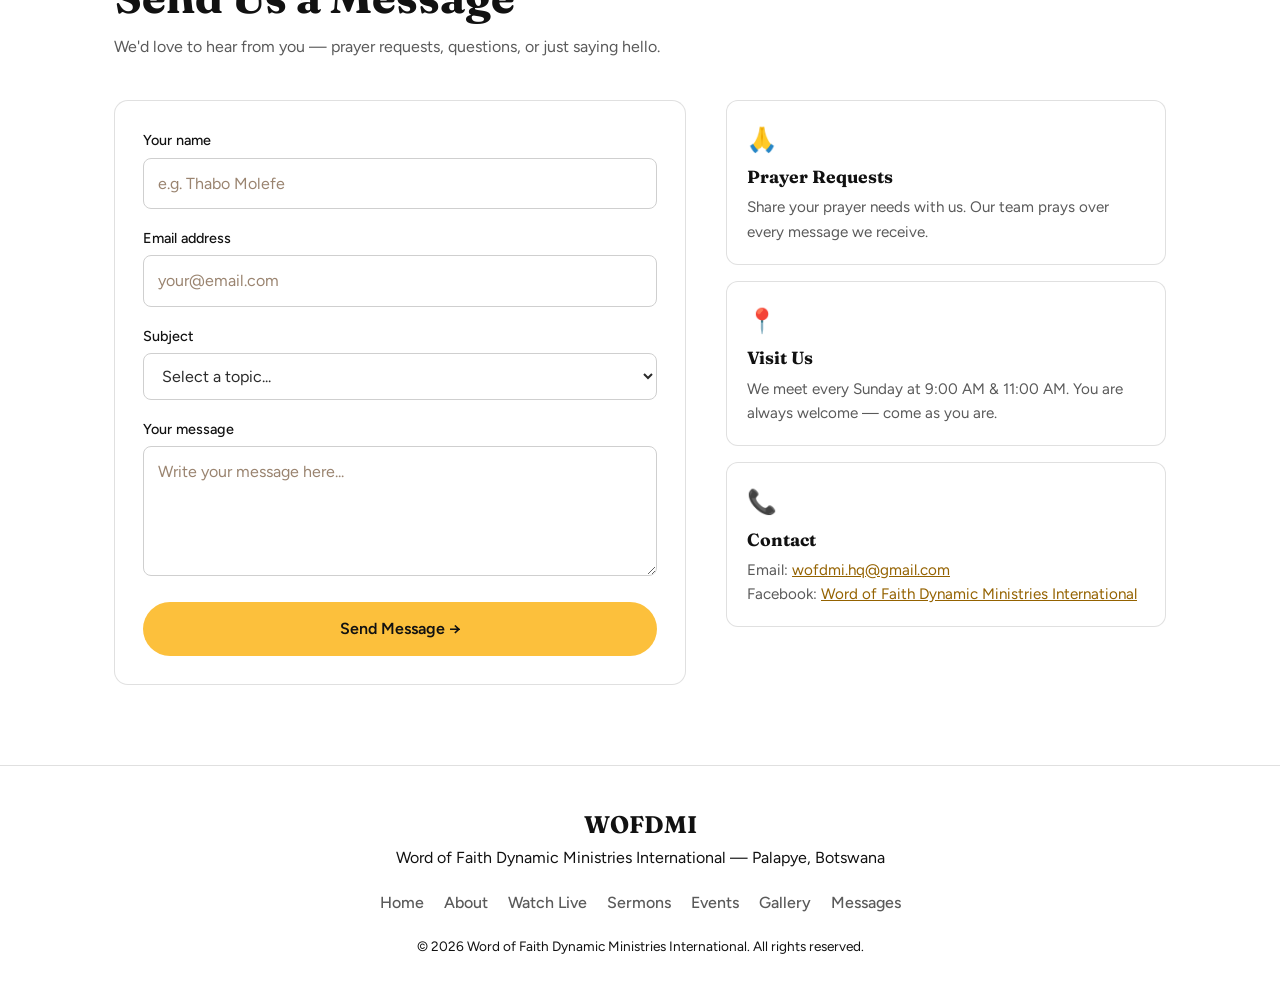
==== commit 09701e1b: "Dark mode and theme" ====
--- a/index.html
+++ b/index.html
@@ -67,47 +67,39 @@
   </section>
 
  <!-- ── ABOUT ── -->
-  <section id="about">
-    <div class="container">
-      <div class="about-grid">
-        <div>
-          <div class="section-label">Who We Are</div>
-          <div class="gold-line"></div>
-          <h2 class="section-title">About Word of Faith Dynamic Ministries International</h2>
-          <p style="color:var(--text-muted); margin-bottom:1.25rem; line-height:1.8;">
-            Word of Faith Dynamic Ministries International is a Spirit-filled church committed to proclaiming the gospel of Jesus Christ and making disciples who impact their communities and the world.
-          </p>
-          <p style="color:var(--text-muted); margin-bottom:1.5rem; line-height:1.8;">
-            Founded on the Word of God, we believe in the power of faith, the importance of community, and the transforming grace of Jesus Christ for every area of life.
-          </p>
-
-          <div class="about-values">
-            <div class="value-card">
-              <div class="icon">&#128218;</div>
-              <h4>Word-based</h4>
-              <p>Everything we do is grounded in Scripture.</p>
-            </div>
-            <div class="value-card">
-              <div class="icon">&#127775;</div>
-              <h4>Spirit-led</h4>
-              <p>We pursue the fullness of the Holy Spirit.</p>
-            </div>
-            <div class="value-card">
-              <div class="icon">&#10084;</div>
-              <h4>Family</h4>
-              <p>A genuine community of love and belonging.</p>
-            </div>
-            <div class="value-card">
-              <div class="icon">&#127758;</div>
-              <h4>Mission</h4>
-              <p>To raise people of faith through the word of God.</p>
-            </div>
-          </div>
-        </div>
-         <img class="about-photo" src="images/church.jpg" alt="Word of Faith Dynamic Ministries International church building" loading="lazy">
-      </div>
-    </div>
-  </section>
+ <section id="about">
+  <div class="container">
+    <div class="ab-wrap">
+      <div>
+        <div class="section-label">Who We Are</div>
+        <div class="gold-line"></div>
+        <h2 class="section-title">About Word of Faith Dynamic Ministries International</h2>
+        <p class="ab-lead">A Spirit-filled church committed to proclaiming the gospel of Jesus Christ and making disciples who impact their communities and the world.</p>
+        <p class="ab-body">Founded on the Word of God, we believe in the power of faith, the importance of community, and the transforming grace of Jesus Christ for every area of life.</p>
+        <div class="ab-actions">
+          <a href="booking.html" class="btn btn-primary">Book an Appointment</a>
+          <a href="#live" class="btn btn-outline">Watch Live</a>
+        </div>
+      </div>
+      <div class="ab-photo">
+        <img src="images/church.jpg" alt="Word of Faith Dynamic Ministries International church building" loading="lazy">
+        <div class="ab-badge"><strong>2026</strong>The Year of Jubilee</div>
+      </div>
+    </div>
+
+    <div class="ab-pillars">
+      <div class="ab-pillar"><div class="ab-ico">&#128218;</div><h3>Word-based</h3><p>Everything we do is grounded in Scripture.</p></div>
+      <div class="ab-pillar"><div class="ab-ico">&#127775;</div><h3>Spirit-led</h3><p>We pursue the fullness of the Holy Spirit.</p></div>
+      <div class="ab-pillar"><div class="ab-ico">&#10084;</div><h3>Family</h3><p>A genuine community of love and belonging.</p></div>
+      <div class="ab-pillar"><div class="ab-ico">&#127758;</div><h3>Mission</h3><p>Reaching our city and the nations with Christ.</p></div>
+    </div>
+
+    <figure class="ab-quote">
+      <blockquote>&ldquo;The just shall live by faith.&rdquo;</blockquote>
+      <figcaption>Habakkuk 2:4</figcaption>
+    </figure>
+  </div>
+</section>
 
   <!-- ── WATCH LIVE ── -->
   <section id="live">
--- a/css/style.css
+++ b/css/style.css
@@ -11,35 +11,50 @@
   --text-muted: #5a5a5a;
   --bark: #cfcfcf;
   --line: rgba(0, 0, 0, .12);
+  --on-gold: #111111;   /* text on gold stays black in both modes */
+  --panel: #111111;     /* menu panel */
+}
+html[data-theme="dark"] {
+  color-scheme: dark;
+  --white: #121212; --tint: #1c1c1c; --tint2: #2b2512;
+  --ink: #f4f4f4; --text: #d9d9d9; --text-muted: #a9a9a9;
+  --bark: #454545; --line: rgba(255, 255, 255, .14);
+  --gold: #fcc03c; --panel: #1e1e1e;
 }
 * { box-sizing: border-box; margin: 0; padding: 0; }
 html { scroll-behavior: smooth; scroll-padding-top: 4rem; }
-body { font-family: 'Figtree', system-ui, sans-serif; background: var(--white); color: var(--text); line-height: 1.6; }
+body { font-family: 'Figtree', system-ui, sans-serif; background: var(--white); color: var(--text); line-height: 1.6; display: flex; flex-direction: column; min-height: 100vh; }
 h1, h2, h3, h4 { font-family: 'Fraunces', Georgia, serif; color: var(--ink); }
 a { color: inherit; }
 :focus-visible { outline: 2px solid var(--ink); outline-offset: 3px; }
 .container { max-width: 1100px; margin: 0 auto; padding: 0 1.5rem; }
 section { padding: 5rem 0; }
+body > main { width: 100%; }
 section + section { border-top: 1px solid var(--line); }
 
 /* Header banner */
-.site-header { background: var(--white); text-align: center; padding: 1.25rem 1.5rem .9rem; }
-.header-banner { display: block; width: 100%; max-width: 780px; height: auto; margin: 0 auto; }
+.site-header { background: var(--white); text-align: center; padding: .25rem 1.5rem 1rem; }
+.header-banner { display: block; width: 100%; max-width: 1100px; height: auto; margin: 0 auto; }
 .header-tagline { font-family: 'Fraunces', Georgia, serif; color: var(--ink); margin-top: .4rem; }
 
 /* Navigation: gold bar with a hidden menu */
-nav { position: sticky; top: 0; z-index: 50; display: flex; flex-direction: row-reverse; justify-content: space-between; align-items: center; padding: .65rem 1.5rem; background: var(--gold-bg); }
-.nav-logo { display: flex; align-items: center; gap: .6rem; font-family: 'Fraunces', Georgia, serif; font-weight: 700; font-size: 1.25rem; color: var(--ink); }
-.nav-logo img { height: 34px; width: auto; }
+nav { position: sticky; top: 0; z-index: 50; order: -1; display: flex; justify-content: space-between; align-items: center; padding: .5rem 1.25rem; background: var(--white); border-bottom: 1px solid transparent; transition: border-color .25s, box-shadow .25s; }
+nav.scrolled { border-bottom-color: var(--line); box-shadow: 0 4px 16px rgba(0, 0, 0, .07); }
+.nav-logo { display: block; width: 46px; height: 46px; flex: none; overflow: hidden; white-space: nowrap; text-indent: -9999px; background: url('../images/logo.png') center / contain no-repeat; transition: opacity .3s; }
+.nav-logo img { display: none; }
+nav.at-top .nav-logo { opacity: 0; pointer-events: none; }
 .nav-toggle { display: flex; flex-direction: column; gap: 5px; background: none; border: 0; cursor: pointer; padding: .5rem; }
 .nav-toggle span { width: 26px; height: 2px; background: var(--ink); }
-.nav-links { display: none; position: absolute; top: 100%; left: 0; width: min(320px, 100%); list-style: none; background: var(--ink); padding: .75rem 0 1rem; box-shadow: 0 12px 30px rgba(0, 0, 0, .25); }
+.nav-links { display: none; position: absolute; top: 100%; right: 0; width: min(320px, 100%); list-style: none; background: var(--panel); padding: .75rem 0 1rem; box-shadow: 0 12px 30px rgba(0, 0, 0, .25); }
 .nav-links.open { display: block; }
 .nav-links li { padding: 0 1.5rem; }
-.nav-links a { display: block; padding: .75rem 0; color: var(--white); text-decoration: none; border-bottom: 1px solid rgba(255, 255, 255, .12); }
+.nav-links a { display: block; padding: .75rem 0; color: #fff; text-decoration: none; border-bottom: 1px solid rgba(255, 255, 255, .12); }
 .nav-links a:hover { color: var(--gold-bg); }
-.nav-links a.nav-cta { margin-top: 1rem; text-align: center; background: var(--gold-bg); color: var(--ink); border: 0; border-radius: 999px; font-weight: 600; }
-.nav-links a.nav-cta:hover { background: var(--white); color: var(--ink); }
+.nav-links a.nav-cta { margin-top: 1rem; text-align: center; background: var(--gold-bg); color: var(--on-gold); border: 0; border-radius: 999px; font-weight: 600; }
+.nav-links a.nav-cta:hover { background: #fff; color: var(--on-gold); }
+
+.theme-btn { display: block; width: 100%; text-align: left; margin-top: .25rem; padding: .75rem 0; background: none; border: 0; border-bottom: 1px solid rgba(255, 255, 255, .12); color: #fff; font: inherit; cursor: pointer; }
+.theme-btn:hover { color: var(--gold-bg); }
 
 /* Hero */
 #home { padding: 5rem 0; background: var(--white); }
@@ -56,7 +71,7 @@
 
 /* Buttons */
 .btn { display: inline-flex; align-items: center; gap: .5rem; padding: .85rem 1.6rem; border-radius: 999px; font: inherit; font-weight: 600; text-decoration: none; border: 1.5px solid transparent; cursor: pointer; transition: background .2s, color .2s; }
-.btn-primary { background: var(--gold-bg); color: var(--ink); }
+.btn-primary { background: var(--gold-bg); color: var(--on-gold); }
 .btn-primary:hover { background: var(--ink); color: var(--white); }
 .btn-outline { border-color: var(--ink); color: var(--ink); background: transparent; }
 .btn-outline:hover { background: var(--ink); color: var(--white); }
@@ -69,10 +84,10 @@
 .section-subtitle { color: var(--text-muted); max-width: 560px; margin-bottom: 2.5rem; }
 
 /* Live */
-.live-badge { display: inline-flex; align-items: center; gap: .5rem; background: var(--gold-bg); color: var(--ink); padding: .35rem .9rem; border-radius: 999px; margin-bottom: 1.25rem; font-weight: 600; font-size: .9rem; }
+.live-badge { display: inline-flex; align-items: center; gap: .5rem; border: 1.5px solid var(--gold-bg); color: var(--ink); padding: .35rem .9rem; border-radius: 999px; margin-bottom: 1.25rem; font-weight: 600; font-size: .9rem; }
 .live-dot { width: 9px; height: 9px; border-radius: 50%; background: #d63a22; animation: pulse 1.8s infinite; }
 @keyframes pulse { 50% { opacity: .35; } }
-.fb-embed-wrapper { position: relative; aspect-ratio: 16 / 9; border-radius: 14px; overflow: hidden; background: var(--tint2); border: 1px solid var(--line); }
+.fb-embed-wrapper { position: relative; aspect-ratio: 16 / 9; border-radius: 14px; overflow: hidden; background: var(--tint); border: 1px solid var(--line); }
 .fb-embed-wrapper iframe { width: 100%; height: 100%; border: 0; }
 .fb-placeholder { position: absolute; inset: 0; display: flex; flex-direction: column; align-items: center; justify-content: center; text-align: center; gap: 1rem; padding: 1.5rem; color: var(--text-muted); }
 .fb-placeholder .icon { font-size: 2.4rem; color: var(--gold); }
@@ -80,9 +95,9 @@
 
 /* Sermons */
 .sermons-grid { display: grid; grid-template-columns: repeat(auto-fill, minmax(270px, 1fr)); gap: 1.5rem; }
-.sermon-card { background: var(--white); border: 1px solid var(--line); border-radius: 12px; overflow: hidden; transition: border-color .2s; }
+.sermon-card { background: var(--tint); border: 1px solid var(--line); border-radius: 12px; overflow: hidden; transition: border-color .2s; }
 .sermon-card:hover { border-color: var(--gold-bg); }
-.sermon-thumb { aspect-ratio: 16 / 9; display: flex; align-items: center; justify-content: center; font-size: 2rem; color: var(--ink); background: linear-gradient(135deg, var(--tint2), var(--gold-bg)); }
+.sermon-thumb { aspect-ratio: 16 / 9; display: flex; align-items: center; justify-content: center; font-size: 2rem; color: var(--gold); background: var(--tint); border-bottom: 1px solid var(--line); }
 .sermon-body { padding: 1.25rem; }
 .sermon-date { font-size: .85rem; color: var(--gold); font-weight: 600; }
 .sermon-title { font-size: 1.25rem; margin: .3rem 0; }
@@ -92,8 +107,8 @@
 
 /* Events */
 .events-list { display: grid; gap: 1rem; max-width: 800px; }
-.event-card { display: flex; gap: 1.25rem; align-items: center; background: var(--white); border: 1px solid var(--line); padding: 1.25rem; border-radius: 12px; }
-.event-date-block { min-width: 64px; text-align: center; background: var(--gold-bg); color: var(--ink); border-radius: 10px; padding: .5rem; }
+.event-card { display: flex; gap: 1.25rem; align-items: center; background: var(--tint); border: 1px solid var(--line); padding: 1.25rem; border-radius: 12px; }
+.event-date-block { min-width: 64px; text-align: center; border: 2px solid var(--gold-bg); color: var(--ink); border-radius: 10px; padding: .5rem; }
 .event-date-block .month { font-size: .85rem; font-weight: 600; }
 .event-date-block .day { font-family: 'Fraunces', Georgia, serif; font-size: 1.7rem; font-weight: 700; line-height: 1.1; }
 .event-title { font-size: 1.15rem; }
@@ -117,16 +132,16 @@
 /* About */
 .about-grid { display: grid; grid-template-columns: 1.2fr 1fr; gap: 3rem; align-items: center; }
 .about-values { display: grid; grid-template-columns: 1fr 1fr; gap: 1rem; }
-.value-card { background: var(--white); border: 1px solid var(--line); padding: 1rem; border-radius: 10px; }
+.value-card { background: var(--tint); border: 1px solid var(--line); padding: 1rem; border-radius: 10px; }
 .value-card .icon { font-size: 1.4rem; }
 .value-card p { color: var(--text-muted); font-size: .9rem; }
-.about-image-block { aspect-ratio: 4 / 5; border-radius: 16px; display: flex; align-items: center; justify-content: center; font-size: 6rem; color: var(--ink); background: linear-gradient(160deg, var(--tint2), var(--gold-bg)); }
+.about-image-block { aspect-ratio: 4 / 5; border-radius: 16px; display: flex; align-items: center; justify-content: center; font-size: 6rem; color: var(--on-gold); background: linear-gradient(160deg, var(--tint2), var(--gold-bg)); }
 
 /* Footer */
-footer { background: var(--gold-bg); color: var(--ink); padding: 2.5rem 1.5rem 2rem; text-align: center; }
+footer { background: var(--white); color: var(--ink); border-top: 1px solid var(--line); margin-top: auto; padding: 2.5rem 1.5rem 2rem; text-align: center; }
 .footer-logo { font-family: 'Fraunces', Georgia, serif; font-size: 1.5rem; font-weight: 700; }
 .footer-links { list-style: none; display: flex; justify-content: center; gap: 1.25rem; flex-wrap: wrap; margin: 1.25rem 0; }
-.footer-links a { color: var(--ink); text-decoration: none; font-weight: 500; }
+.footer-links a { color: var(--text-muted); text-decoration: none; font-weight: 500; }
 .footer-links a:hover { text-decoration: underline; }
 .footer-copy { font-size: .85rem; }
 
@@ -140,4 +155,26 @@
   html { scroll-behavior: auto; }
   .live-dot { animation: none; }
 }
-.about-photo {display: block; width: 100%; aspect ratio: 3 / 2; object-fit: cover; object-position: center 40%; border-radius: 16px border: 1px solid var(--line); }+
+/* About section redesign */
+#about { overflow-x: hidden; }
+.ab-wrap { display: grid; grid-template-columns: 1.1fr 1fr; gap: 4rem; align-items: center; }
+.ab-wrap .section-title { font-size: clamp(1.9rem, 3.4vw, 2.6rem); }
+.ab-lead { font-size: 1.2rem; color: var(--ink); line-height: 1.7; margin-bottom: 1rem; }
+.ab-body { color: var(--text-muted); line-height: 1.8; margin-bottom: 1.75rem; }
+.ab-actions { display: flex; gap: .9rem; flex-wrap: wrap; }
+.ab-photo { position: relative; }
+.ab-photo::before { content: ""; position: absolute; inset: 1.25rem -1.25rem -1.25rem 1.25rem; border: 2px solid var(--gold-bg); border-radius: 18px; }
+.ab-photo img { position: relative; display: block; width: 100%; aspect-ratio: 4 / 3; object-fit: cover; object-position: center 40%; border-radius: 18px; box-shadow: 0 18px 40px rgba(0, 0, 0, .2); }
+.ab-badge { position: absolute; left: -1rem; bottom: 2rem; background: #111; color: #fff; padding: .85rem 1.2rem; border-left: 4px solid var(--gold-bg); border-radius: 10px; box-shadow: 0 10px 25px rgba(0, 0, 0, .3); line-height: 1.3; }
+.ab-badge strong { display: block; font-family: 'Fraunces', Georgia, serif; font-size: 1.5rem; color: var(--gold-bg); }
+.ab-pillars { display: grid; grid-template-columns: repeat(4, 1fr); gap: 1.25rem; margin-top: 4.5rem; }
+.ab-pillar { background: var(--tint); border: 1px solid var(--line); border-top: 4px solid var(--gold-bg); border-radius: 12px; padding: 1.5rem; }
+.ab-ico { width: 48px; height: 48px; border-radius: 50%; border: 2px solid var(--gold-bg); color: var(--ink); display: grid; place-items: center; font-size: 1.4rem; margin-bottom: .9rem; }
+.ab-pillar h3 { font-size: 1.2rem; margin-bottom: .3rem; }
+.ab-pillar p { color: var(--text-muted); font-size: .95rem; }
+.ab-quote { margin-top: 4rem; border-top: 2px solid var(--gold-bg); border-bottom: 2px solid var(--gold-bg); color: var(--ink); padding: 2.5rem 1rem; text-align: center; }
+.ab-quote blockquote { font-family: 'Fraunces', Georgia, serif; font-style: italic; font-weight: 700; font-size: clamp(1.5rem, 3.6vw, 2.5rem); line-height: 1.25; }
+.ab-quote figcaption { margin-top: .75rem; font-weight: 600; }
+@media (max-width: 900px) { .ab-wrap { grid-template-columns: 1fr; gap: 3rem; } .ab-pillars { grid-template-columns: 1fr 1fr; } .ab-photo::before { inset: 1rem -.5rem -1rem .5rem; } .ab-badge { left: .5rem; } }
+@media (max-width: 520px) { .ab-pillars { grid-template-columns: 1fr; } }
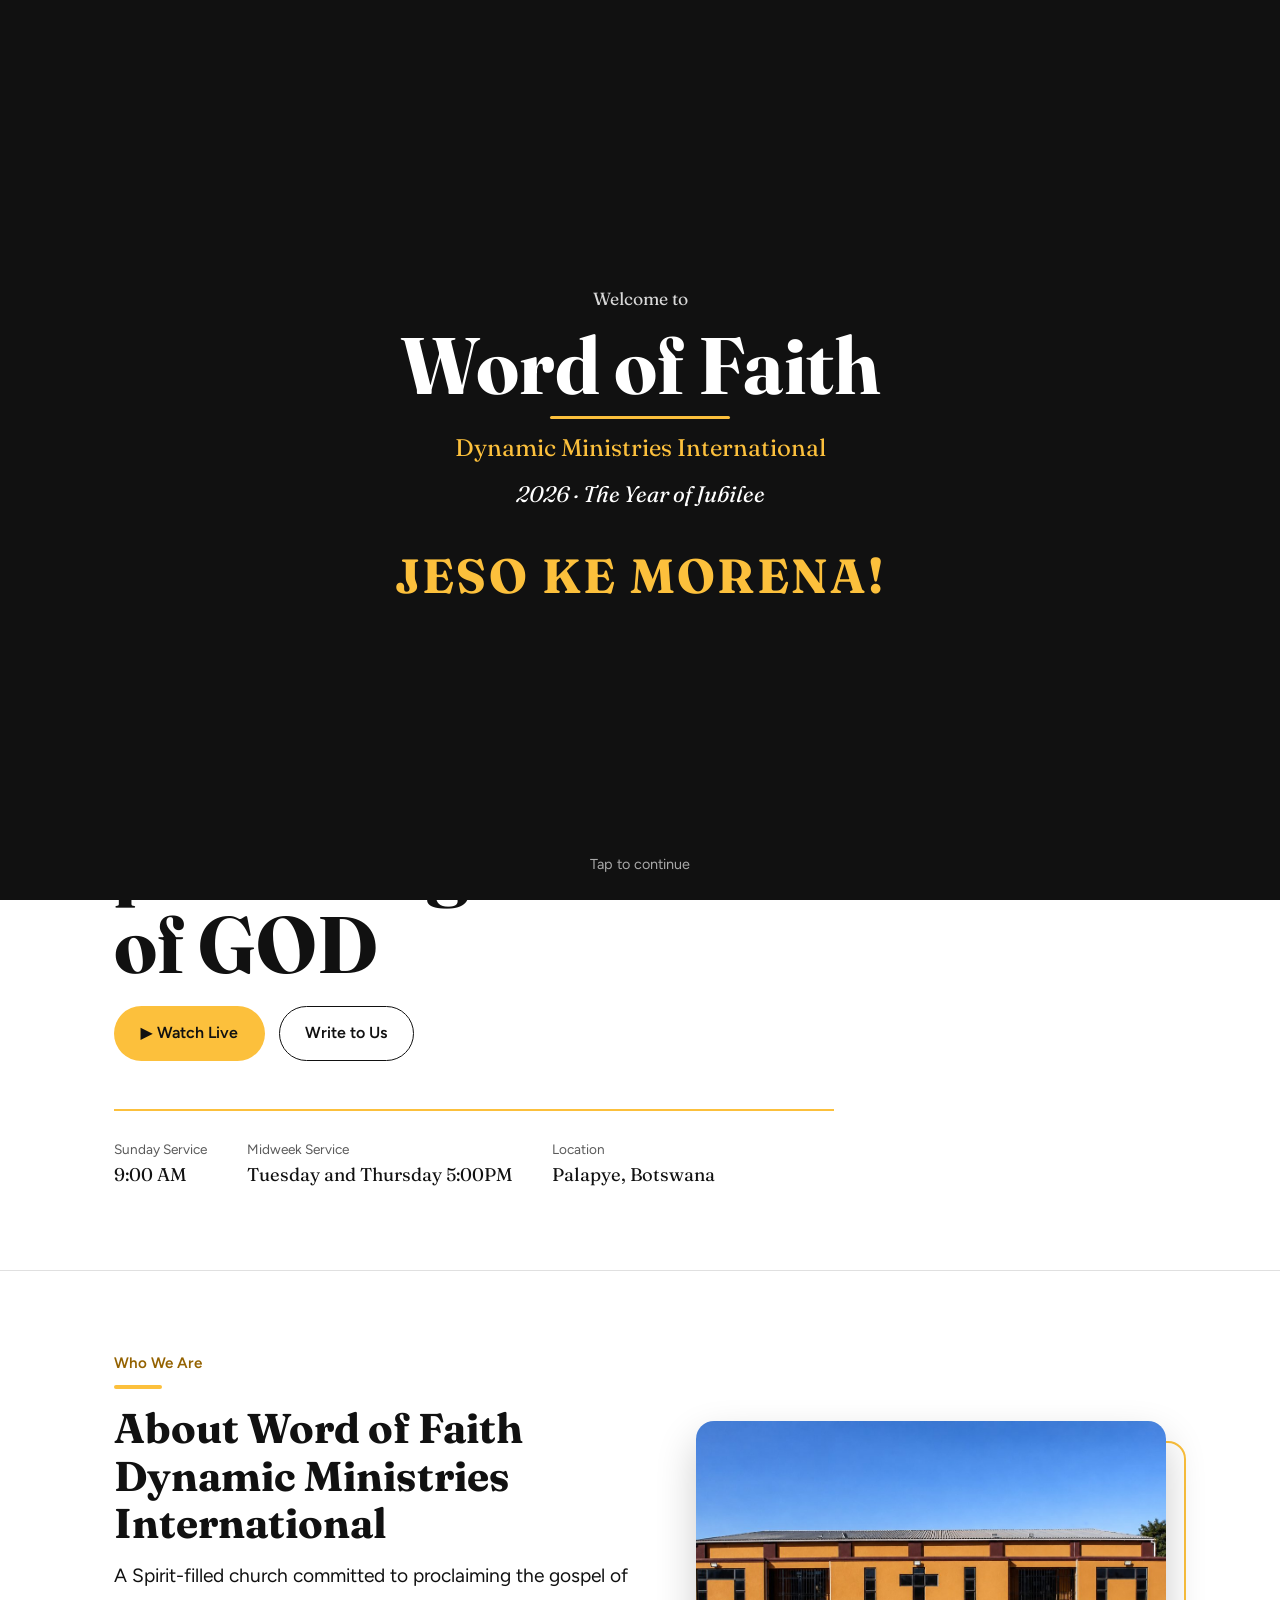
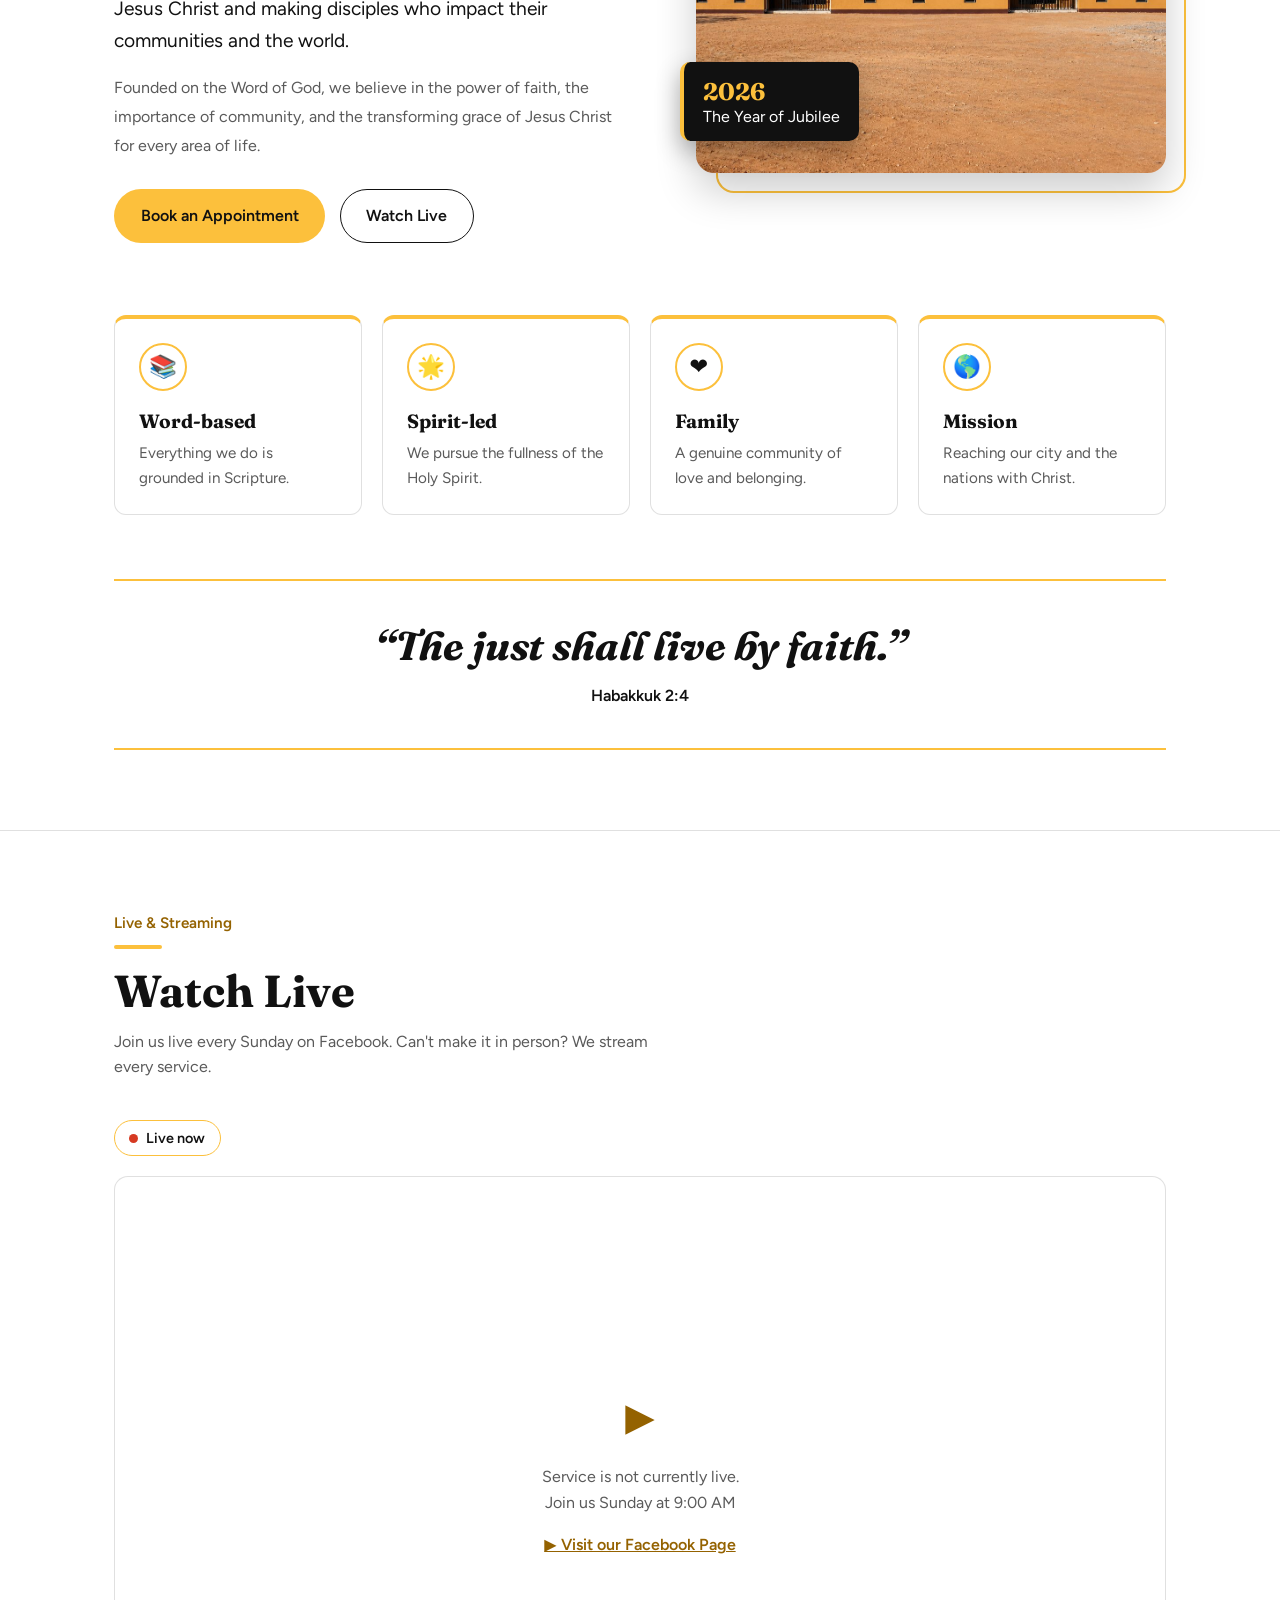
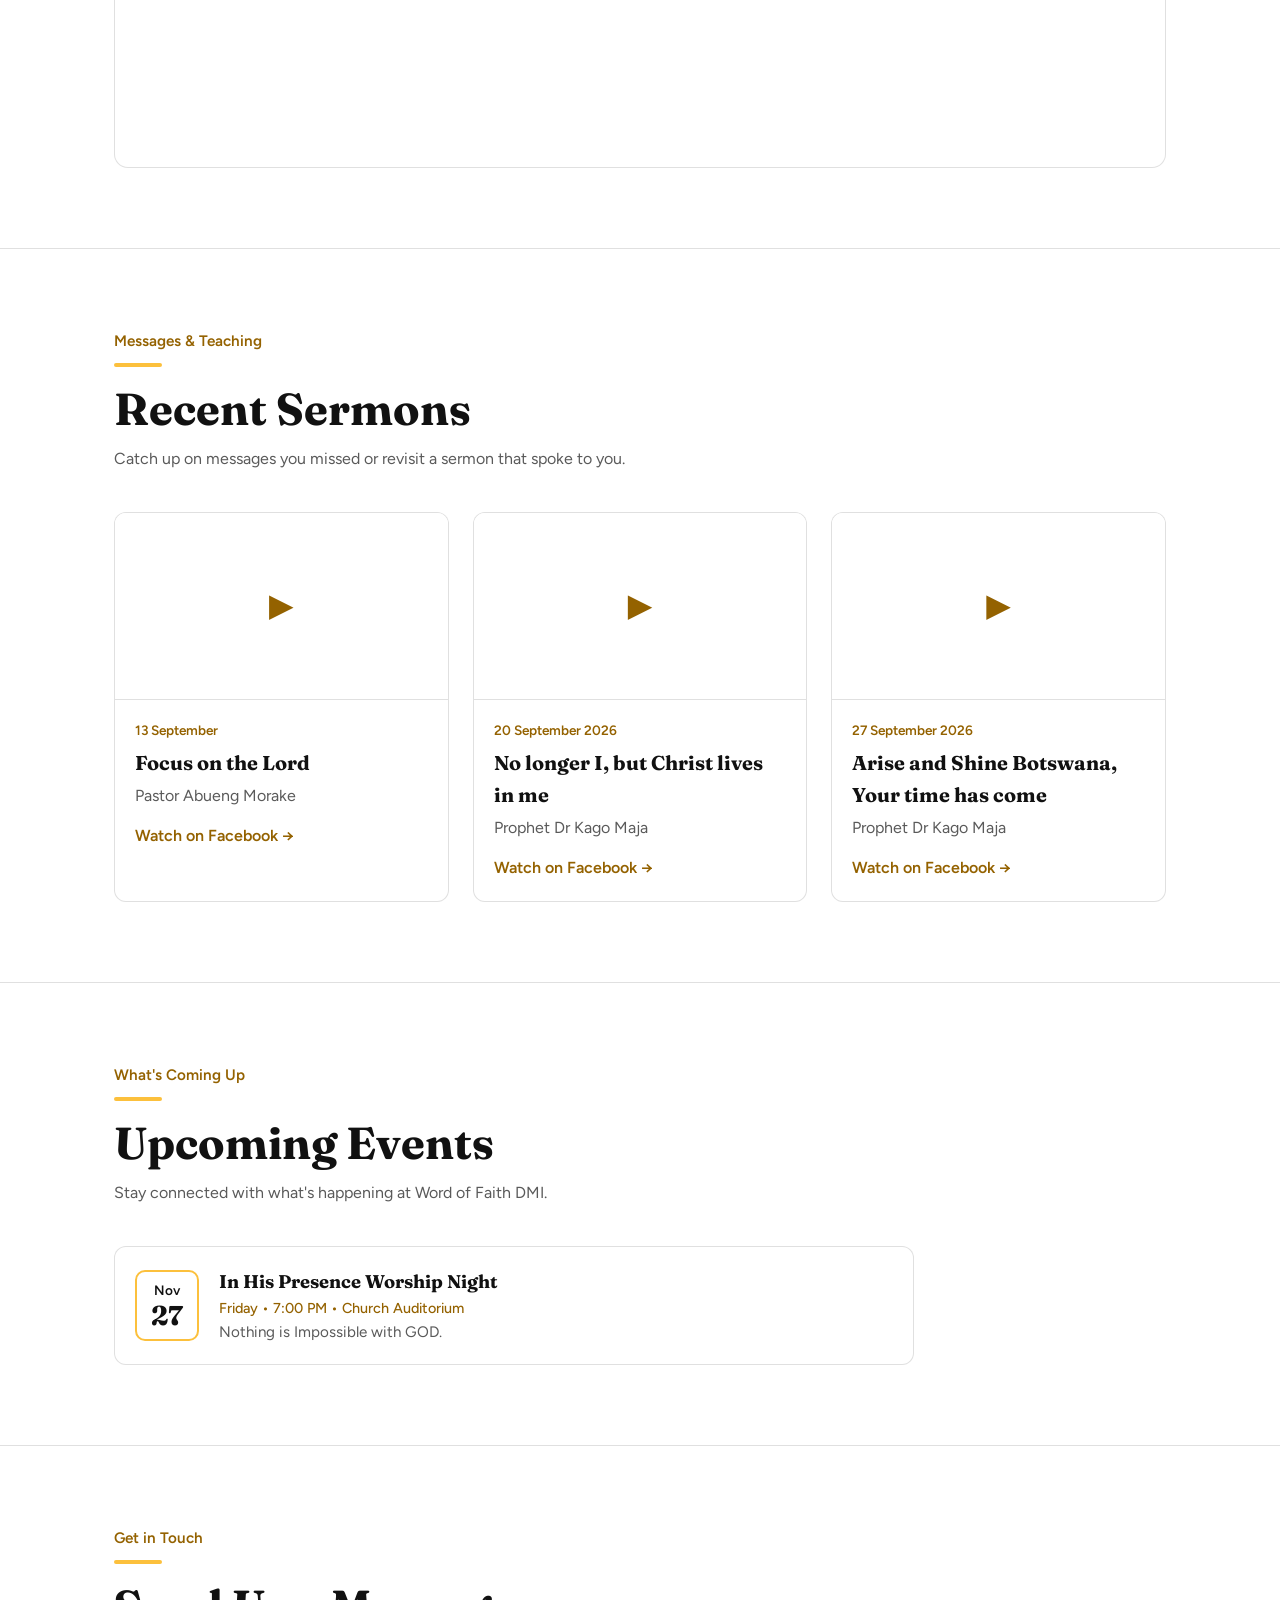
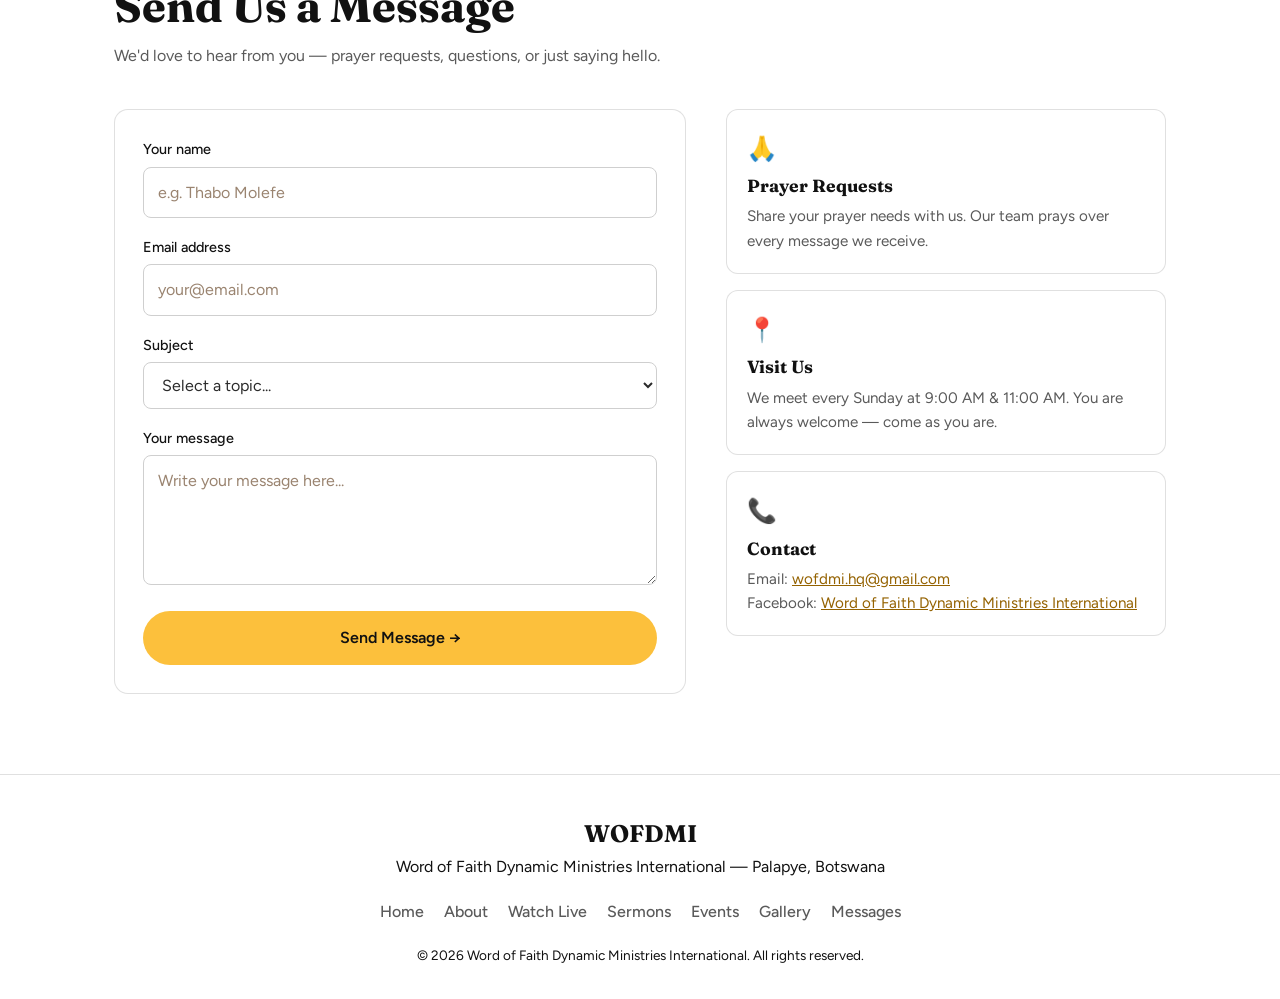
==== commit 1fc776f5: "Add contact number" ====
--- a/index.html
+++ b/index.html
@@ -133,7 +133,7 @@
         <div class="fb-placeholder">
           <div class="icon">&#9654;</div>
           <p>Service is not currently live.<br>Join us Sunday at 9:00 AM </p>
-          <a href="https://www.facebook.com/Word of Faith Dynamic Ministries Int.HQ" target="_blank" rel="noopener">
+          <a href="https://www.facebook.com/share/19ZswYx6JF/" target="_blank" rel="noopener">
             &#9654; Visit our Facebook Page
           </a>
         </div>
--- a/css/style.css
+++ b/css/style.css
@@ -33,17 +33,17 @@
 section + section { border-top: 1px solid var(--line); }
 
 /* Header banner */
-.site-header { background: var(--white); text-align: center; padding: .25rem 1.5rem 1rem; }
+.site-header { background: var(--white); padding: .5rem 1.5rem 1.25rem; text-align: center; }
 .header-banner { display: block; width: 100%; max-width: 1100px; height: auto; margin: 0 auto; }
 .header-tagline { font-family: 'Fraunces', Georgia, serif; color: var(--ink); margin-top: .4rem; }
 
 /* Navigation: gold bar with a hidden menu */
-nav { position: sticky; top: 0; z-index: 50; order: -1; display: flex; justify-content: space-between; align-items: center; padding: .5rem 1.25rem; background: var(--white); border-bottom: 1px solid transparent; transition: border-color .25s, box-shadow .25s; }
+nav { position: sticky; top: 0; z-index: 50; order: -1; display: flex; justify-content: space-between; align-items: center; padding: .5rem 1.25rem; min-height: 64px; background: var(--white); border-bottom: 1px solid transparent; transition: border-color .25s, box-shadow .25s; }
 nav.scrolled { border-bottom-color: var(--line); box-shadow: 0 4px 16px rgba(0, 0, 0, .07); }
 .nav-logo { display: block; width: 46px; height: 46px; flex: none; overflow: hidden; white-space: nowrap; text-indent: -9999px; background: url('../images/logo.png') center / contain no-repeat; transition: opacity .3s; }
 .nav-logo img { display: none; }
 nav.at-top .nav-logo { opacity: 0; pointer-events: none; }
-.nav-toggle { display: flex; flex-direction: column; gap: 5px; background: none; border: 0; cursor: pointer; padding: .5rem; }
+.nav-toggle { margin-left: auto; display: flex; flex-direction: column; gap: 5px; background: none; border: 0; cursor: pointer; padding: .5rem; }
 .nav-toggle span { width: 26px; height: 2px; background: var(--ink); }
 .nav-links { display: none; position: absolute; top: 100%; right: 0; width: min(320px, 100%); list-style: none; background: var(--panel); padding: .75rem 0 1rem; box-shadow: 0 12px 30px rgba(0, 0, 0, .25); }
 .nav-links.open { display: block; }
@@ -177,4 +177,12 @@
 .ab-quote blockquote { font-family: 'Fraunces', Georgia, serif; font-style: italic; font-weight: 700; font-size: clamp(1.5rem, 3.6vw, 2.5rem); line-height: 1.25; }
 .ab-quote figcaption { margin-top: .75rem; font-weight: 600; }
 @media (max-width: 900px) { .ab-wrap { grid-template-columns: 1fr; gap: 3rem; } .ab-pillars { grid-template-columns: 1fr 1fr; } .ab-photo::before { inset: 1rem -.5rem -1rem .5rem; } .ab-badge { left: .5rem; } }
-@media (max-width: 520px) { .ab-pillars { grid-template-columns: 1fr; } }+@media (max-width: 520px) { .ab-pillars { grid-template-columns: 1fr; } }
+
+/* Brand banner: big logo + Jubilee text; the logo shrinks into the top-left corner on scroll */
+.brand-row { max-width: 1100px; margin: 0 auto; display: flex; align-items: center; justify-content: center; gap: clamp(1rem, 4vw, 3rem); }
+.brand-slot { flex: none; width: clamp(110px, 22vw, 230px); aspect-ratio: 1; }
+#brand-logo { display: block; width: 100%; height: 100%; object-fit: contain; }
+#brand-logo.docked { position: fixed; z-index: 60; }
+.brand-jubilee { flex: 1 1 auto; min-width: 0; max-width: 700px; height: auto; }
+body.has-dock .nav-logo { display: none; }
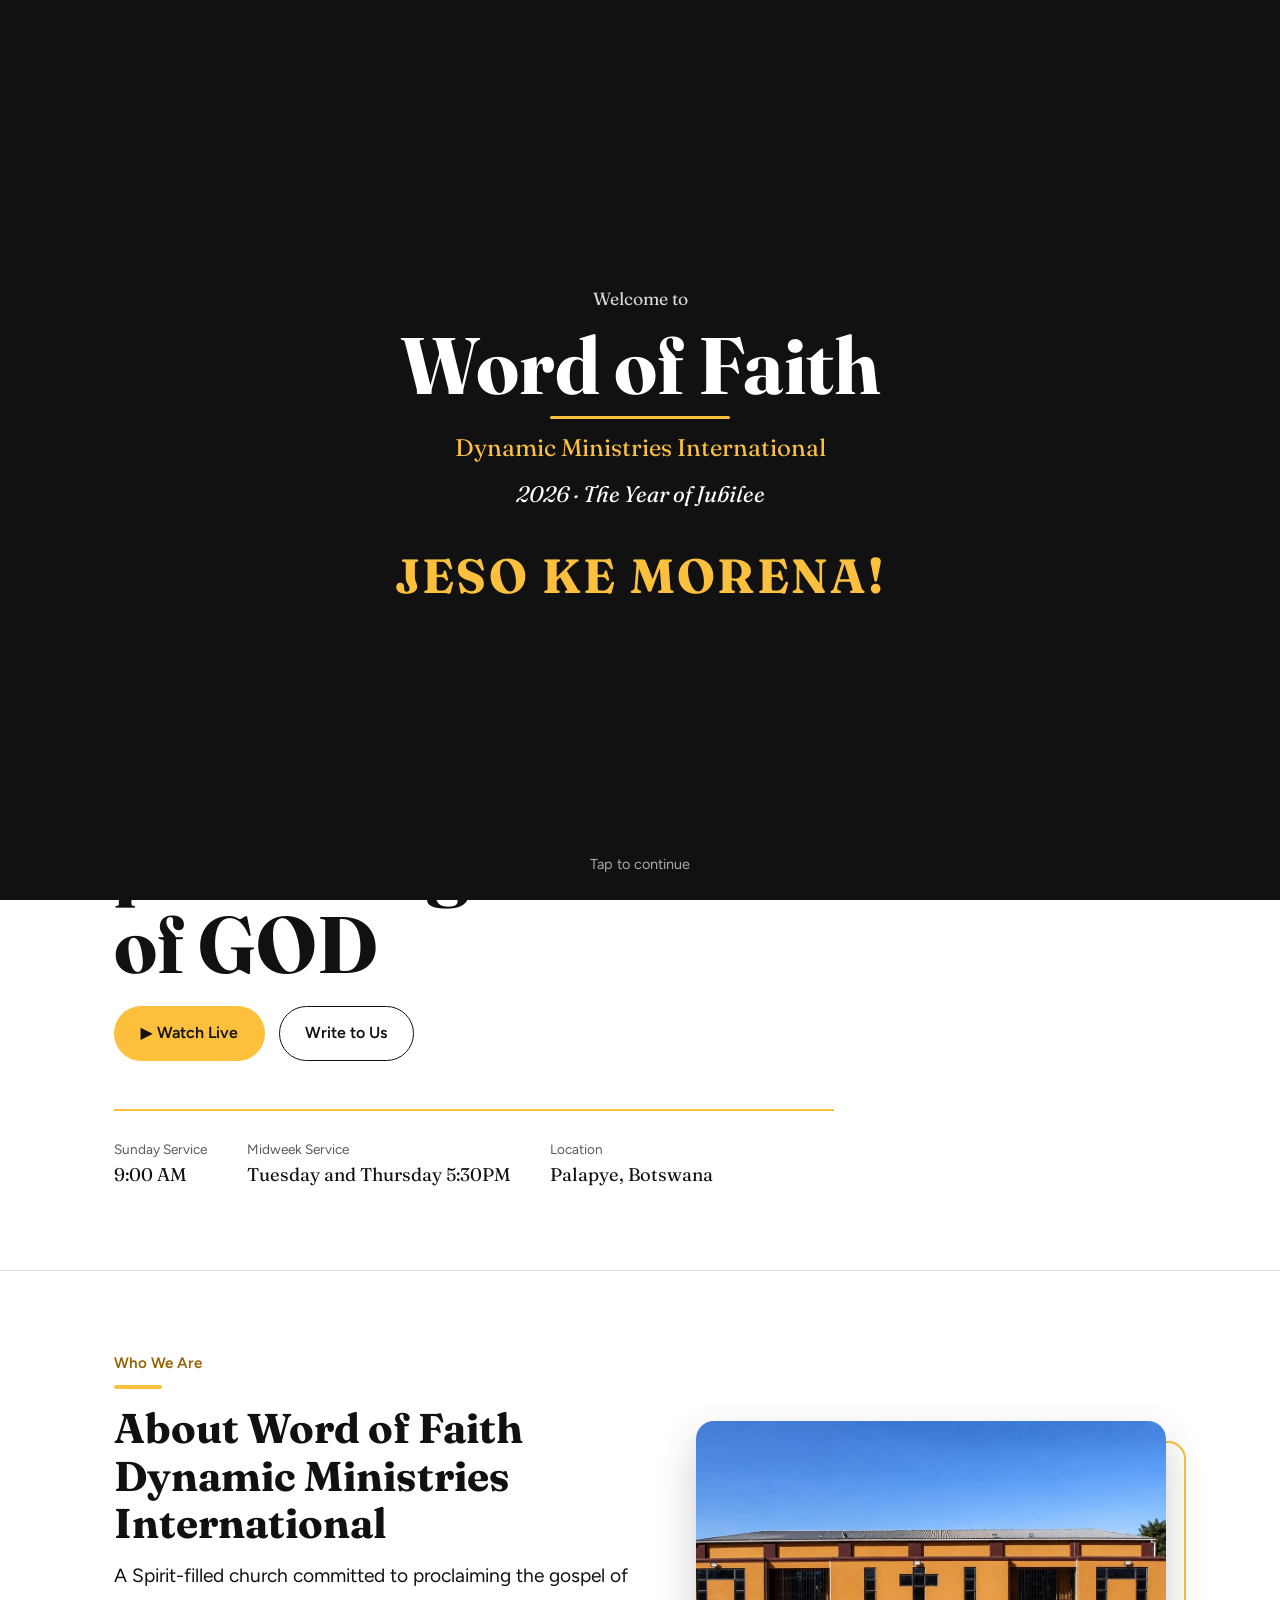
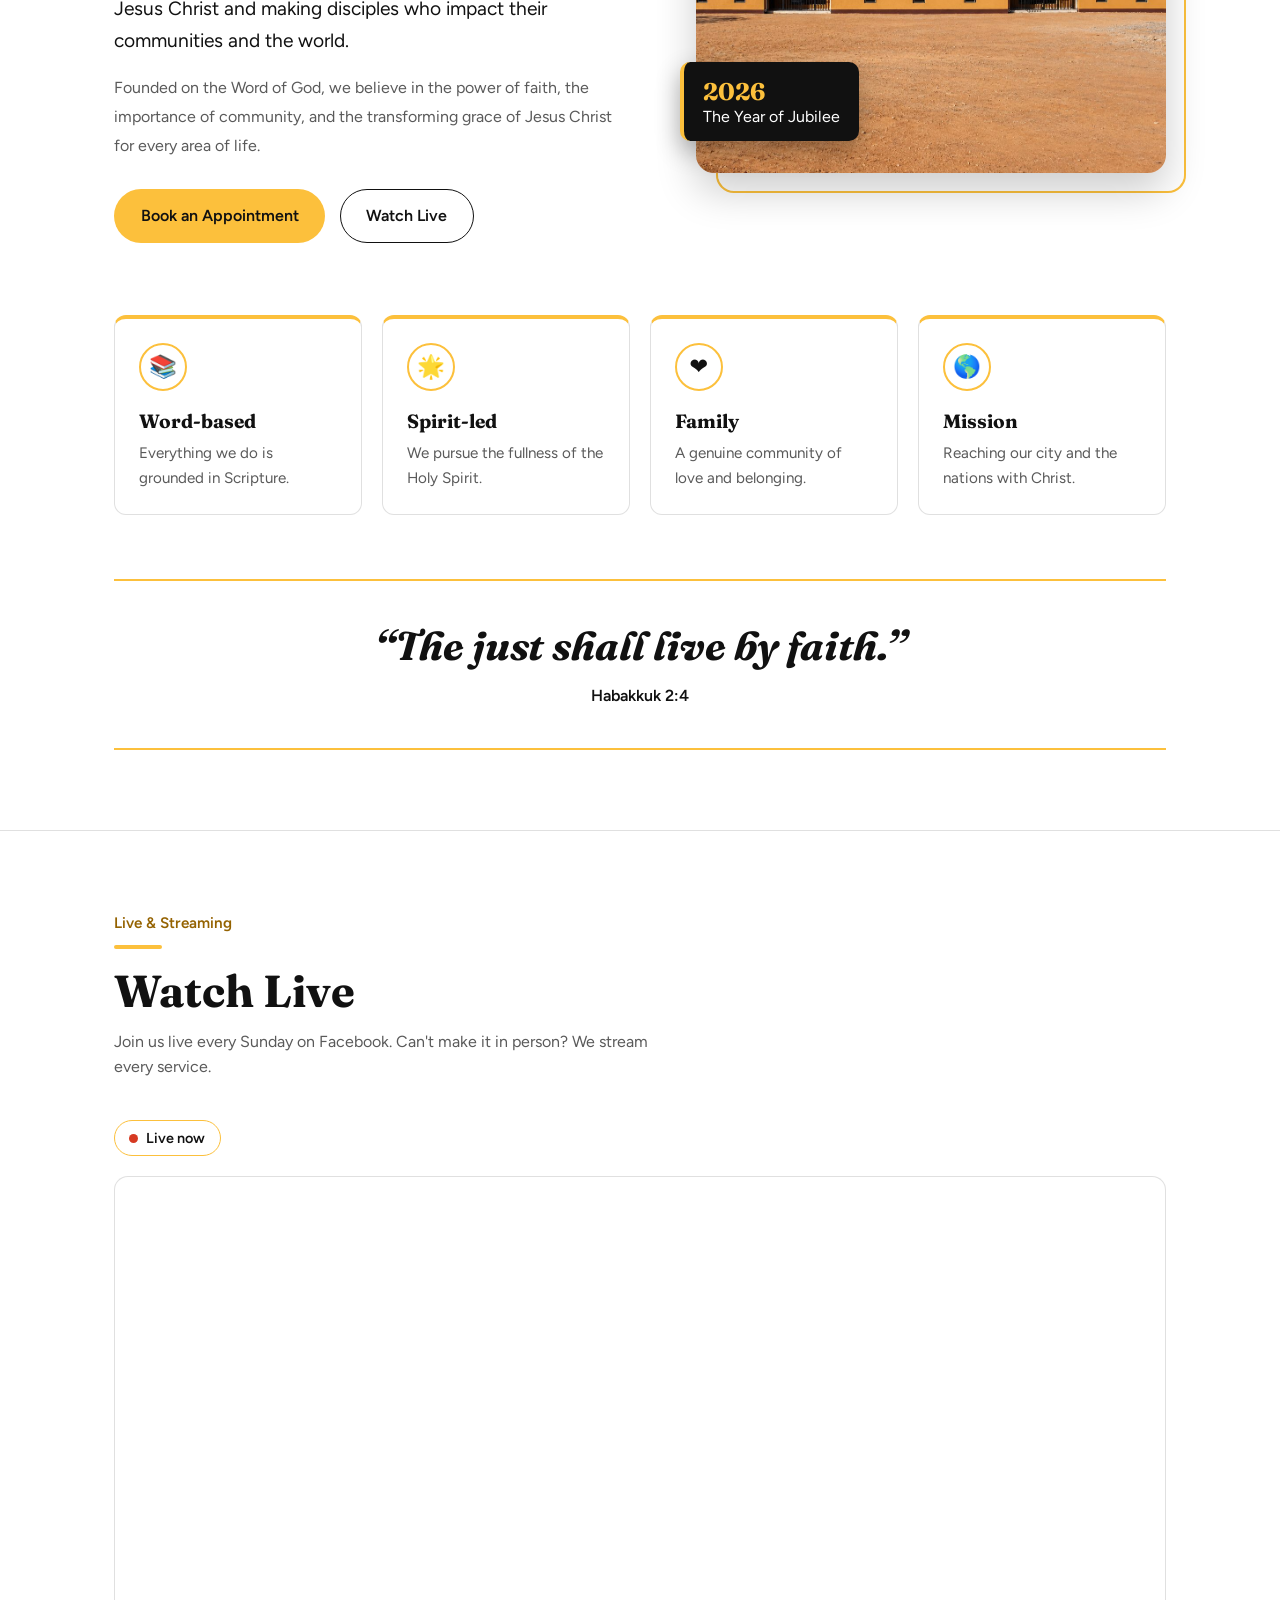
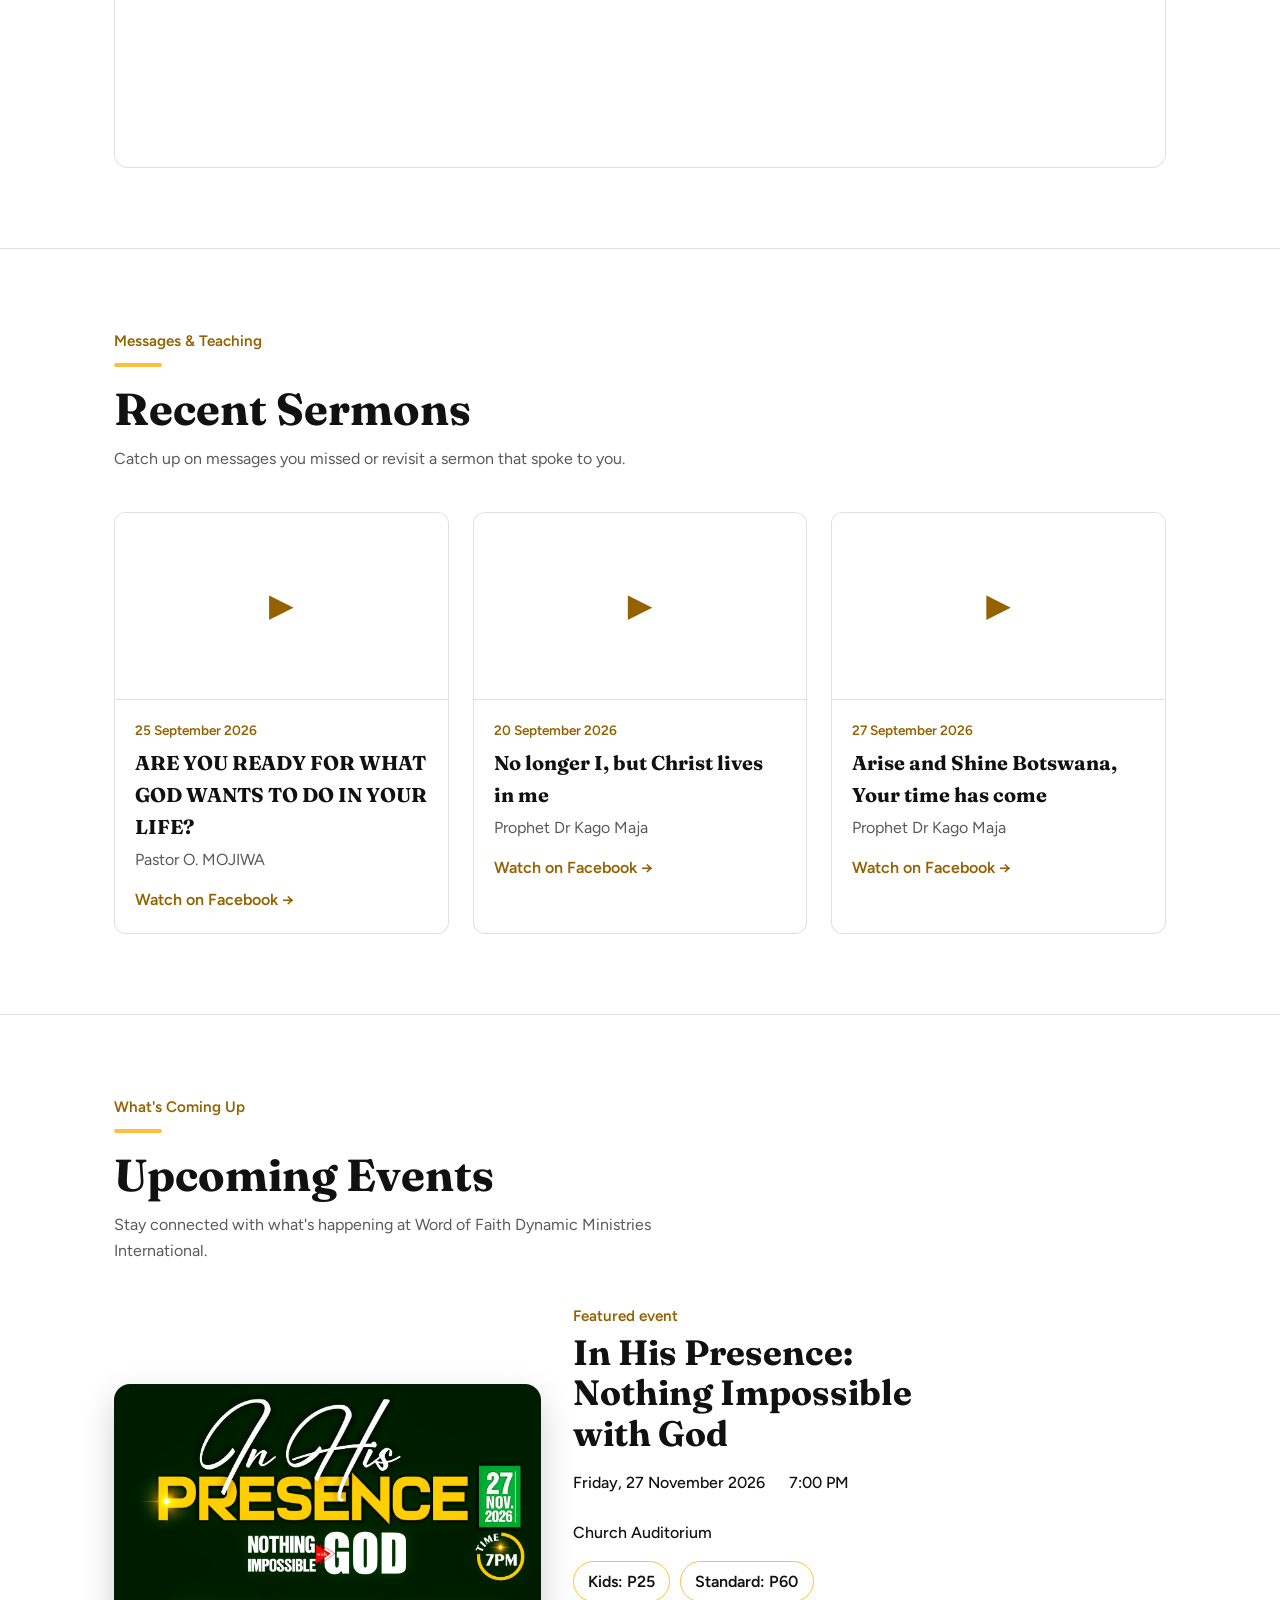
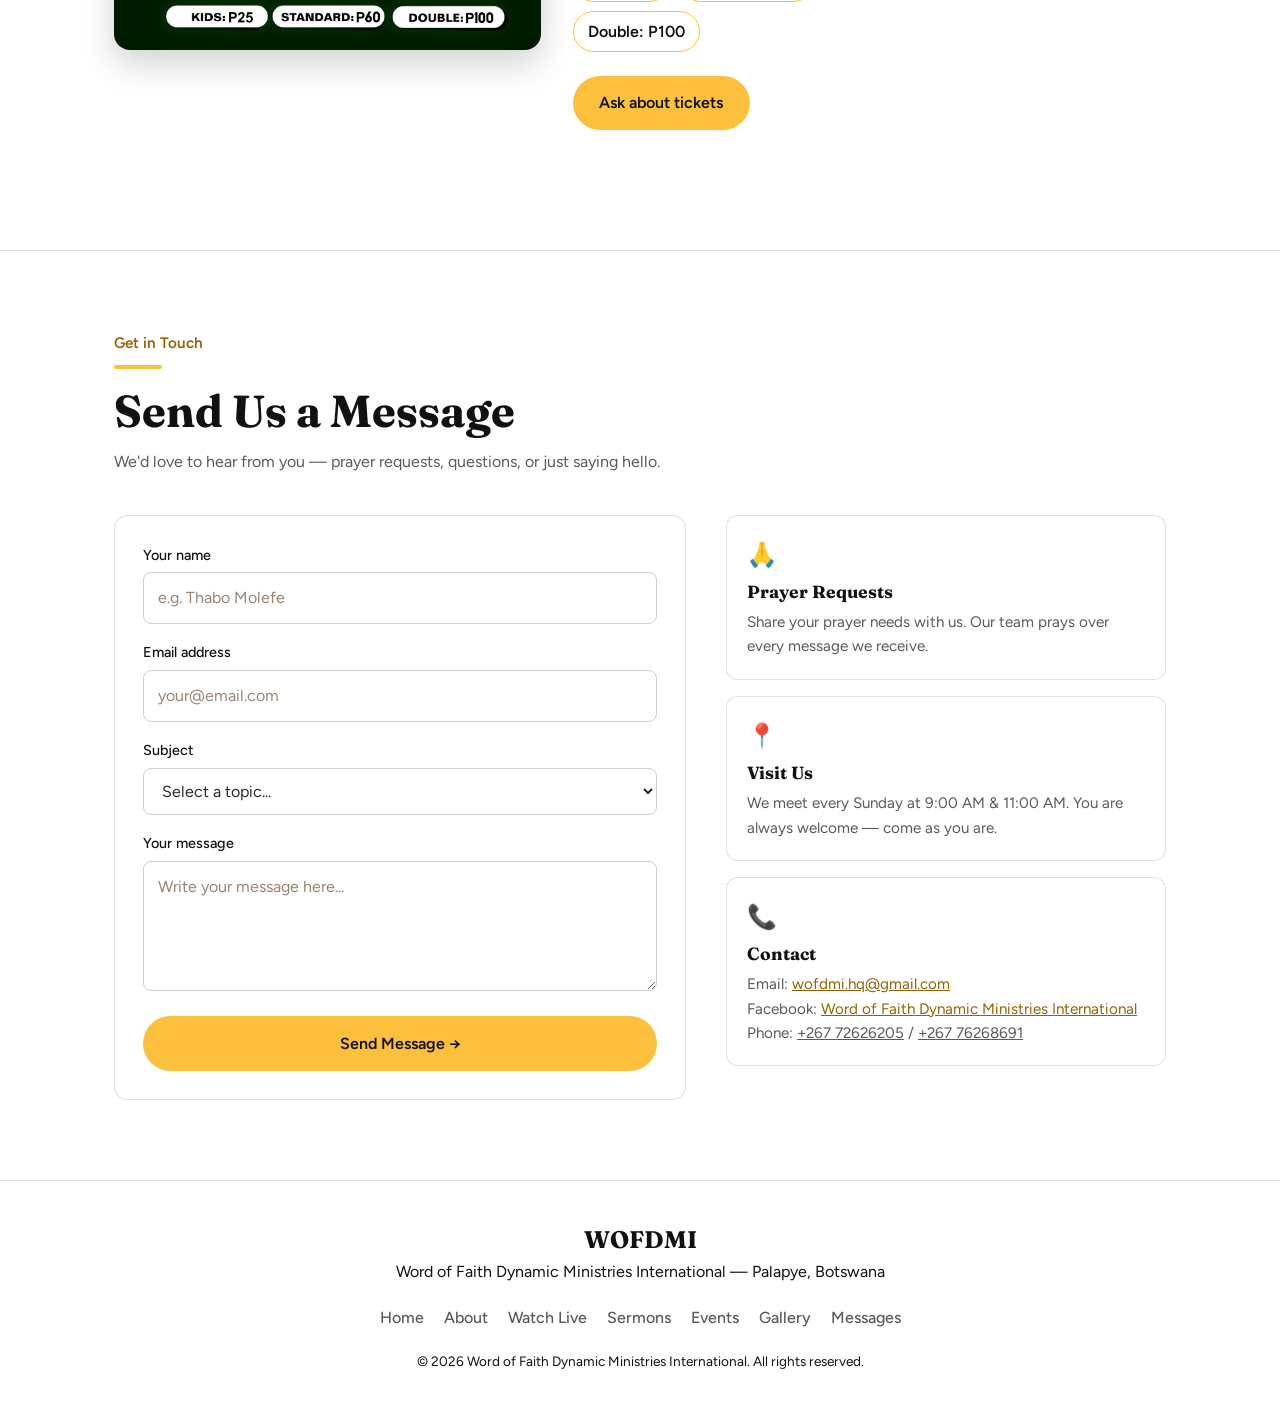
==== commit 302fc02f: "added banner and sermon link" ====
--- a/index.html
+++ b/index.html
@@ -55,7 +55,7 @@
           </div>
           <div class="service-item">
             <div class="label">Midweek Service</div>
-            <div class="value">Tuesday and Thursday 5:00PM</div>
+            <div class="value">Tuesday and Thursday 5:30PM</div>
           </div>
           <div class="service-item">
             <div class="label">Location</div>
@@ -129,14 +129,15 @@
             width="100%" height="100%" style="border:none;overflow:hidden"
             allowfullscreen allow="autoplay; clipboard-write; encrypted-media; picture-in-picture">
           </iframe>
+       
         -->
-        <div class="fb-placeholder">
-          <div class="icon">&#9654;</div>
-          <p>Service is not currently live.<br>Join us Sunday at 9:00 AM </p>
-          <a href="https://www.facebook.com/share/19ZswYx6JF/" target="_blank" rel="noopener">
-            &#9654; Visit our Facebook Page
-          </a>
-        </div>
+         <iframe
+  src="https://www.facebook.com/share/v/19carAFvmP/"
+  title="Livestream of our service"
+  allowfullscreen
+  allow="autoplay; clipboard-write; encrypted-media; picture-in-picture; web-share">
+</iframe>
+        
       </div>
     </div>
   </section>
@@ -160,10 +161,10 @@
         <div class="sermon-card">
           <div class="sermon-thumb">&#9654;</div>
           <div class="sermon-body">
-            <div class="sermon-date">13 September</div>
-            <h3 class="sermon-title">Focus on the Lord</h3>
-            <p class="sermon-speaker">Pastor Abueng Morake</p>
-            <a href="https://www.facebook.com/Word of Faith Dynamic Ministries Int.HQ/videos/https://web.facebook.com/share/v/1D91vLxbph/" target="_blank" class="sermon-link">
+            <div class="sermon-date">25 September 2026</div>
+            <h3 class="sermon-title">ARE YOU READY FOR WHAT GOD WANTS TO DO IN YOUR LIFE?</h3>
+            <p class="sermon-speaker">Pastor O. MOJIWA</p>
+            <a href="https://www.facebook.com/share/p/1HbyGaseyN/" target="_blank" class="sermon-link">
               Watch on Facebook &#8594;
             </a>
           </div>
@@ -204,28 +205,34 @@
       <div class="gold-line"></div>
       <h2 class="section-title">Upcoming Events</h2>
       <p class="section-subtitle">
-        Stay connected with what's happening at Word of Faith DMI.
+        Stay connected with what's happening at Word of Faith Dynamic Ministries International.
       </p>
 
       <div class="events-list">
 
         <!-- EVENT CARD TEMPLATE
              Duplicate this block for each event. Update month, day, title, time, and description. -->
-
-        <div class="event-card">
-          <div class="event-date-block">
-            <div class="month">Nov</div>
-            <div class="day">27</div>
-          </div>
-          <div class="event-info">
-            <h3 class="event-title">In His Presence Worship Night</h3>
-            <p class="event-meta"> Friday &bull; 7:00 PM &bull; Church Auditorium</p>
-            <p class="event-desc">Nothing is Impossible with GOD.</p>
-          </div>
-        </div>
-
-      </div>
-    </div>
+<div class="event-feature">
+  <a href="images/in-his-presence.jpg" target="_blank" rel="noopener">
+    <img src="images/in-his-presence.jpg" alt="In His Presence: Nothing Impossible with God. 27 November 2026, 7PM. Kids P25, Standard P60, Double P100." loading="lazy">
+  </a>
+  <div>
+    <div class="ef-tag">Featured event</div>
+    <h3>In His Presence: Nothing Impossible with God</h3>
+    <div class="ef-meta">
+      <span>Friday, 27 November 2026</span>
+      <span>7:00 PM</span>
+      <span>Church Auditorium</span>
+    </div>
+    <ul class="ef-prices">
+      <li>Kids: P25</li>
+      <li>Standard: P60</li>
+      <li>Double: P100</li>
+    </ul>
+    <a href="#messages" class="btn btn-primary">Ask about tickets</a>
+  </div>
+</div>
+        
   </section>
 
   <!-- ── MESSAGES ── -->
@@ -294,6 +301,7 @@
             <p>
               Email: <a href="mailto:wofdmi.hq@gmail.com" style="color:var(--gold)">wofdmi.hq@gmail.com</a><br>
               Facebook: <a href="https://www.facebook.com/Word Of Faith Dynamic Ministries International" target="_blank" style="color:var(--gold)">Word of Faith Dynamic Ministries International</a>
+              Phone: <a href="tel:+26772626205">+267 72626205</a> / <a href="tel:+26776268691">+267 76268691</a>
             </p>
           </div>
         </div>
--- a/css/style.css
+++ b/css/style.css
@@ -185,4 +185,14 @@
 #brand-logo { display: block; width: 100%; height: 100%; object-fit: contain; }
 #brand-logo.docked { position: fixed; z-index: 60; }
 .brand-jubilee { flex: 1 1 auto; min-width: 0; max-width: 700px; height: auto; }
-body.has-dock .nav-logo { display: none; }+body.has-dock .nav-logo { display: none; }
+
+/* Featured event */
+.event-feature { display: grid; grid-template-columns: 1.25fr 1fr; gap: 2rem; align-items: center; margin-bottom: 2.5rem; }
+.event-feature img { display: block; width: 100%; height: auto; border-radius: 16px; box-shadow: 0 14px 34px rgba(0, 0, 0, .18); }
+.ef-tag { color: var(--gold); font-weight: 600; font-size: .95rem; }
+.event-feature h3 { font-size: clamp(1.6rem, 3vw, 2.2rem); line-height: 1.15; margin: .3rem 0 .5rem; }
+.ef-meta { display: flex; gap: 1.5rem; flex-wrap: wrap; margin: 1rem 0; color: var(--ink); font-weight: 500; }
+.ef-prices { list-style: none; display: flex; gap: .6rem; flex-wrap: wrap; margin: 1rem 0 1.5rem; }
+.ef-prices li { border: 1.5px solid var(--gold-bg); border-radius: 999px; padding: .4rem .9rem; font-weight: 600; color: var(--ink); }
+@media (max-width: 820px) { .event-feature { grid-template-columns: 1fr; } }
